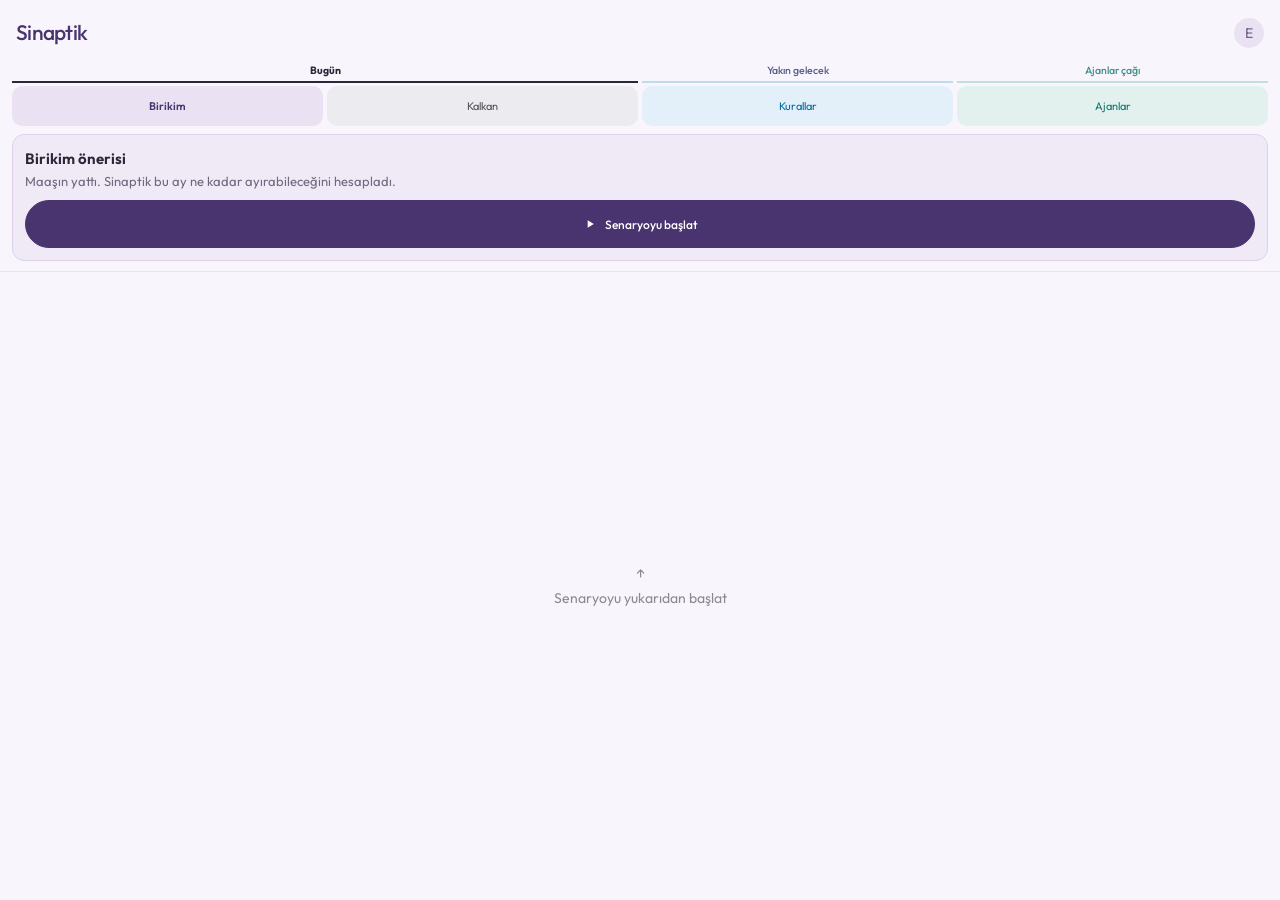
==== index.html @ 9f4cecdc "Sinaptik demo" ====
<!DOCTYPE html>
<html lang="tr">
<head>
<meta charset="utf-8">
<meta name="robots" content="noindex,nofollow,noarchive">
<script>
(function () {
  var q = new URLSearchParams(location.search);
  var keys = ["view", "phone", "kisa", "scenario", "era", "study", "brand"];
  if (!keys.some(function (k) { return q.has(k); })) {
    location.replace("index.html?view=jury&kisa=1&phone=1&brand=independent" + (location.search ? "&" + location.search.slice(1) : "") + "#demo");
  }
})();
</script>
<script>(function(){var q=new URLSearchParams(location.search);if(q.toString()&&q.get("brand")!=="independent"){q.set("brand","independent");location.replace(location.pathname+"?"+q.toString()+location.hash);}})();</script>
<style>#tour-contact { display: none !important; }</style>
<meta name="viewport" content="width=device-width, initial-scale=1">
<title>Sinaptik demo</title>
<link rel="icon" href="data:,">
<meta name="description" content="Sinaptik, ödemelerin ve güvenlik payından sonra birikime ayırabileceğin tutarı gösteren bir finans deneyimi prototipi. Erken erişim listesine katıl.">
<meta name="theme-color" content="#34265C">
<meta http-equiv="Cache-Control" content="no-cache, no-store, must-revalidate">
<meta http-equiv="Pragma" content="no-cache">
<meta http-equiv="Expires" content="0">
<link rel="stylesheet" href="css/style.css?v=20261109-feyz-2">
<link rel="stylesheet" href="css/landing.css?v=20261031-sinaptik-1">
<link rel="stylesheet" href="css/independent-preview.css?v=20261029-fintech-2">
<script>
(function () {
  var q = new URLSearchParams(location.search);
  document.documentElement.dataset.landing = String(!["view", "phone", "kisa", "scenario", "era", "study"].some(function (key) { return q.has(key); }));
  document.documentElement.dataset.independent = String(q.get("brand") === "independent");
})();
</script>
</head>
<body>
<a class="landing-skip landing-only" href="#top">İçeriğe geç</a>

<header class="nav">
  <div class="wrap nav-in">
    <a class="brand" href="#top" aria-label="Sinaptik ana sayfa"><span class="landing-mark" aria-hidden="true">↗</span><span class="brand-name" id="brand-name">Sinaptik</span><span class="brand-tag">Parana biraz daha alan.</span></a>
    <nav class="links" aria-label="Bölümler">
      <a href="#problem">Neler sunuyor?</a>
      <a href="#nasil-calisir">Nasıl çalışır?</a>
      <a href="#demo">Ön gösterim</a>
    </nav>
    <a class="btn primary small landing-nav-cta" href="#erken-erisim" data-landing-cta="nav">Erken erişime katıl</a>
  </div>
</header>

<main id="top" tabindex="-1">
<section class="hero">
  <div class="wrap landing-hero-grid">
    <div>
      <p class="kicker">Bağımsız finans asistanın</p>
      <h1>Hayatına yer aç.<br><em>Birikimine de.</em></h1>
      <p class="lead">Ayın ödemeleri, beklenmedik giderler, yapmak istediklerin… Sinaptik, hepsini birlikte düşünerek birikime ne kadar ayırabileceğini gösteren bağımsız bir finans deneyimi. Son söz her zaman sende.</p>
      <div class="hero-actions">
        <a class="btn white" href="#erken-erisim" data-landing-cta="hero">Erken erişime katıl <span aria-hidden="true">↗</span></a>
        <a class="landing-text-link" href="#demo">Ön gösterimi incele <span aria-hidden="true">↓</span></a>
      </div>
      <p class="landing-hero-note">Erken aşamadayız. Bir sonraki adımı birlikte tasarlayalım.</p>
    </div>
    <div class="landing-hero-video landing-only">
      <video id="landing-brand-video" controls playsinline preload="none" poster="media/sinaptik-animation-2x-poster.jpg" width="1280" height="720" tabindex="0" aria-label="Sinaptik videosu">
        <source src="media/sinaptik-animation-2x.mp4" type="video/mp4">
        Tarayıcın videoyu oynatamıyor. <a href="media/sinaptik-animation-2x.mp4">Videoyu aç.</a>
      </video>
    </div>
  </div>
</section>

<section id="problem" class="section">
  <div class="wrap">
    <p class="eyebrow">Günlük para kararlarında yanında</p>
    <h2>Paran için daha az hesap.<br>Hayatın için daha çok alan.</h2>
    <p class="intro">Sinaptik’i, paranın günlük hayatına ayak uydurması için tasarlıyoruz.</p>
    <div class="landing-features">
      <article><span class="landing-feature-number">01 / BİRİKİM</span><h3>Ayırabileceğin tutarı gör.</h3><p>Ödemelerini ve güvenlik payını hesaba katan önerinin nedenini incele. Sana uygun değilse tutarı değiştir.</p></article>
      <article><span class="landing-feature-number">02 / DEĞİŞEN KOŞULLAR</span><h3>Planın hayatına uysun.</h3><p>Kart ekstren veya beklenmedik bir gider geldiğinde, birikime ayırabileceğin tutarın nasıl değiştiğini gör.</p></article>
      <article><span class="landing-feature-number">03 / KONTROL</span><h3>Son kararı sen ver.</h3><p>Öneriyi kabul et, düzenle ya da ertele. Prototipte bir para hareketi için tutarı ve yönünü görerek iki adımda onay ver.</p></article>
      <article><span class="landing-feature-number">04 / İŞLEM ANI</span><h3>Göndermeden önce durup bak.</h3><p>Kurgusal şüpheli transfer örneğinde hangi işaretlerin dikkat gerektirdiğini ve destek adımını incele.</p></article>
    </div>
  </div>
</section>

<section id="nasil-calisir" class="section alt landing-only">
  <div class="wrap">
    <p class="eyebrow">Nasıl çalışır?</p>
    <h2>Öneriden karara, üç kısa adım.</h2>
    <ol class="landing-steps">
      <li><span>1</span><h3>Önerini gör.</h3><p>Ödemelerinden ve güvenlik payından sonra ne kadar ayırabileceğini incele.</p></li>
      <li><span>2</span><h3>Kendine göre düzenle.</h3><p>Neden bu tutarın önerildiğini aç. İstersen tutarı değiştir ya da şimdilik ayırma.</p></li>
      <li><span>3</span><h3>Onayla, sonucunu gör.</h3><p>İşlemi kontrol ederek onayla. Koşullar değişirse güncellenen öneriye yeniden karar ver.</p></li>
    </ol>
    <div class="landing-section-cta"><a class="btn primary" href="#erken-erisim" data-landing-cta="features">Erken erişime katıl <span aria-hidden="true">↗</span></a><span>İlk prototip testleri için iletişimde kalalım.</span></div>
  </div>
</section>

<!-- 3. Demo -->
<section id="demo" class="section alt">
  <div class="wrap">
    <p class="eyebrow">Ürün ön gösterimi</p>
    <h2>Beş sahne.<br>Kontrolün sende olduğu bir gelecek.</h2>
    <p class="intro">Birikimden değişen ödemelere, şüpheli bir işlemden kendi koyduğun kurallara. Kısa, etkileşimli deneyimi incele.</p>
    <p class="landing-preview-note landing-only">Bu bir geliştirme prototipidir. Veriler ve işlemler kurgusaldır. Gerçek hesabına, banka sistemlerine veya bir yapay zekâ modeline bağlı değildir.</p>

    <div class="landing-showcase landing-only">
      <div class="landing-demo-copy">
        <span class="landing-demo-tag">SİNAPTİK / ETKİLEŞİMLİ ÖN GÖSTERİM</span>
        <h3>Sen seç.<br>Sinaptik’in yaklaşımını gör.</h3>
        <p>Üstteki dört sahneden birini seç. Her örneği hazır olduğunda kendin başlat.</p>
        <div class="landing-demo-points"><p><span>01—02</span>Birikim, ekstre ve işlem anı</p><p><span>03—04</span>Kurallar ve ajanlar · gelecek vizyonu</p></div>
        <p class="landing-demo-disclaimer">Kurgusal hesaplar ve işlemler. Gerçek banka bağlantısı veya para hareketi yok.</p>
        <a class="btn primary" href="#erken-erisim" data-landing-cta="demo">Erken erişime katıl <span aria-hidden="true">↗</span></a>
      </div>
      <div class="landing-device"><div class="landing-device-top"><span>Sinaptik</span><span>Kurgusal demo <i aria-hidden="true"></i></span></div><iframe id="landing-short-preview" title="Sinaptik kısa ürün demosu: Birikim, Kalkan, Kurallar ve Ajanlar" data-preview-src="juri-canli-kisa.html?brand=independent" loading="lazy"></iframe></div>
    </div>
    <div class="demo-grid legacy-prototype">
      <div class="phone-col">
        <div class="phone" id="phone" aria-label="Telefon demosu">
          <div class="statusbar"><span>9:00</span><span class="notch"></span><span>%87</span></div>
          <div class="screen" id="screen"></div>
          <div id="tabbar"></div>
        </div>
        <button type="button" class="btn line-dark small" id="reset-demo">Demoyu baştan başlat</button>
      </div>
      <aside class="trace" id="trace" aria-label="Demo hikâyesi ve isteğe bağlı ayrıntılar"></aside>
    </div>
  </div>
</section>

<section id="akbank" class="section">
  <div class="wrap landing-faq-layout">
    <div><p class="eyebrow">Merak ettiklerin</p><h2>Denemeden önce.</h2><p class="intro">Sinaptik’i kullanıcılarla birlikte geliştiriyoruz.</p></div>
    <div class="landing-faq">
      <details><summary>Sinaptik kimler için?</summary><p>Düzenli geliri olmasına rağmen ödemelerden sonra ne kadar birikim yapabileceğini kestirmekte zorlanan ve para kararlarında kontrolü korumak isteyen kişiler için tasarlanıyor.</p></details>
      <details><summary>Şu anda gerçek hesabımla kullanabilir miyim?</summary><p>Henüz hayır. Burada yalnız kurgusal verilerle çalışan bir prototip var. Gerçek banka bağlantısı, gerçek para hareketi ve canlı yapay zekâ entegrasyonu bulunmuyor.</p></details>
      <details><summary>Erken erişime katılınca ne olacak?</summary><p>E-posta adresini erken erişim listesine bırakacaksın. Prototipi denemen ve geri bildirim vermen için seninle iletişime geçeceğiz. Bu kayıt bir banka hesabı veya yatırım hesabı açmaz.</p></details>
      <details><summary>Sinaptik bir banka mı?</summary><p>Sinaptik, bağımsız bir fintech girişimi olarak tasarlanan bir finans asistanı projesidir. Şu anda geliştirme aşamasındayız. Buradaki demo hesap açmaz, para tutmaz ve gerçek işlem yapmaz.</p></details>
      <details><summary>Buradaki hangi deneyimler geliştirme aşamasında?</summary><p>Birikim, ekstre ve şüpheli işlem akışları kurgusal işlem simülasyonlarıdır. Kurallara göre otomasyon ve diğer ajanlarla çalışma ekranları gelecek deneyim önerileridir. Kullanıma açılmış hizmetler olarak sunulmaz.</p></details>
    </div>
  </div>
</section>

<section id="olcum" class="landing-research">
  <div class="wrap"><p><b>Dinleyerek geliştiriyoruz.</b> Sinaptik’in problem keşfi 16 kullanıcı görüşmesine dayanıyor. Prototip kullanıcı geri bildirimleriyle geliştiriliyor. Bu çalışmalar, pazar talebinin veya finansal faydanın doğrulandığı anlamına gelmiyor.</p></div>
</section>

<section id="erken-erisim" class="section landing-only landing-signup">
  <div class="wrap landing-signup-grid">
    <div><p class="eyebrow">Bir sonraki adımı birlikte atalım</p><h2>Sinaptik’i ilk deneyenlerden ol.</h2><p class="intro">Erken erişim listesine katıl. Prototipi denemen ve deneyimini bizimle paylaşman için sana e-posta ile ulaşalım.</p><p class="landing-signup-note">Tek ihtiyacımız e-posta adresin.</p></div>
    <form id="early-access-form" class="landing-form" method="post" action="/api/early-access" aria-describedby="early-access-privacy">
      <label for="early-access-email">E-posta adresin</label>
      <input id="early-access-email" type="email" name="email" autocomplete="email" inputmode="email" maxlength="254" placeholder="ornek@eposta.com" required>
      <label class="landing-consent"><input type="checkbox" name="consent" required><span>Erken erişim ve prototip testine davet edilmek için e-posta ile iletişim kurulmasını kabul ediyorum.</span></label>
      <button type="submit" class="btn primary" id="early-access-submit">Erken erişime katıl <span aria-hidden="true">↗</span></button>
      <p id="early-access-privacy">E-posta adresini yalnız erken erişim daveti ve prototip testi iletişimi için kullanacağız. Banka veya hesap bilgisi istemiyoruz.</p>
      <p id="early-access-status" role="status" aria-live="polite" tabindex="-1"></p>
      <noscript><p>Bu formu göndermek için JavaScript’i etkinleştirmen gerekiyor.</p></noscript>
    </form>
  </div>
</section>

</main>

<footer class="footer">
  <div class="wrap">
    <div class="landing-footer-brand"><span class="landing-mark" aria-hidden="true">↗</span><b>Sinaptik</b><span>Birikim, artan paraya kalmasın.</span></div>
    <p>© 2026 Sinaptik · Bağımsız fintech projesi. Geliştirme aşamasındadır. Ön gösterimdeki tüm hesaplar ve işlemler kurgusaldır.</p>
  </div>
</footer>

<script src="js/data.js?v=20261031-sinaptik-1"></script>
<script src="js/presentation.js?v=20261109-feyz-2"></script>
<script src="js/telemetry.js?v=20261014-study-1"></script>
<script src="js/agent.js?v=20261109-feyz-2"></script>
<script src="js/independent-brand.js?v=20261031-sinaptik-1"></script>
<script src="js/phone.js?v=20261109-feyz-2"></script>
<script src="js/page.js?v=6"></script>
<script src="js/selftest.js?v=5"></script>
<script src="js/landing.js?v=20261031-sinaptik-1"></script>
</body>
</html>
---- css/style.css ----
/* ===== Yazı tipi: yerel, dış sunucu yok. Aday: Outfit. Değiştirmek için --font değişkenini ve @font-face adını güncelle. ===== */
@font-face {
  font-family: "Outfit";
  src: url("../fonts/outfit-latin-ext.woff2") format("woff2");
  font-weight: 100 900; font-display: swap;
  unicode-range: U+0100-02BA, U+02BD-02C5, U+02C7-02CC, U+02CE-02D7, U+02DD-02FF, U+0304, U+0308, U+0329, U+1D00-1DBF, U+1E00-1E9F, U+1EF2-1EFF, U+2020, U+20A0-20AB, U+20AD-20C0, U+2113, U+2C60-2C7F, U+A720-A7FF;
}
@font-face {
  font-family: "Outfit";
  src: url("../fonts/outfit-latin.woff2") format("woff2");
  font-weight: 100 900; font-display: swap;
  unicode-range: U+0000-00FF, U+0131, U+0152-0153, U+02BB-02BC, U+02C6, U+02DA, U+02DC, U+0304, U+0308, U+0329, U+2000-206F, U+20AC, U+2122, U+2191, U+2193, U+2212, U+2215, U+FEFF, U+FFFD;
}

:root {
  --font: "Outfit", -apple-system, "Segoe UI", Roboto, Helvetica, Arial, sans-serif;
  --red: #DC0105;
  --red-dark: #B80004;
  --ink: #1D1D1F;
  --ink2: #6E6E73;
  --bg: #FFFFFF;
  --bg2: #F5F5F7;
  --line: #E5E5EA;
  --warn: #B54708; /* 18 Ekim: uyarılar Akbank kırmızısından ayrışsın */
  --warn-line: #F79009;
  --warn-bg: #FFFAEB;
  --warn-border: #FEDF89;
  --green: #137333; /* WCAG AA: beyazda 5,95:1, #f6f6f8 üzerinde 5,52:1 */
  --radius: 14px;
}

* { box-sizing: border-box; }
html { scroll-behavior: smooth; scroll-padding-top: 76px; }
body { margin: 0; font-family: var(--font); font-size: 16px; line-height: 1.55; color: var(--ink); background: var(--bg); -webkit-font-smoothing: antialiased; }
h1, h2, h3, p, ul, ol, dl, dd { margin: 0; }
.wrap { width: min(1120px, 92vw); margin: 0 auto; }
button { font-family: inherit; }

/* ===== Üst çubuk ===== */
.nav { position: sticky; top: 0; z-index: 20; background: rgba(255,255,255,.94); backdrop-filter: blur(8px); border-bottom: 1px solid var(--line); }
.nav-in { display: flex; align-items: center; justify-content: space-between; height: 64px; }
.brand { display: flex; align-items: center; gap: 12px; text-decoration: none; color: var(--ink); }
.brand-name { font-size: 24px; font-weight: 600; letter-spacing: -.01em; color: var(--red); }
.brand-tag { font-size: 12px; font-weight: 500; color: var(--ink2); border-left: 1px solid var(--line); padding-left: 12px; }
.links { display: flex; gap: 24px; }
.links a { color: var(--ink2); text-decoration: none; font-size: 15px; }
.links a:hover { color: var(--red); }

/* ===== Açılış ===== */
.hero { background: radial-gradient(circle at 85% 20%, rgba(255,255,255,.14), transparent 45%), linear-gradient(135deg, var(--red) 0%, var(--red-dark) 100%); color: #fff; padding: 96px 0 104px; }
.kicker { font-size: 14px; font-weight: 500; letter-spacing: .1em; text-transform: uppercase; opacity: .9; margin-bottom: 20px; }
.hero h1 { font-size: clamp(36px, 5.6vw, 64px); line-height: 1.12; font-weight: 300; letter-spacing: -.02em; max-width: 14em; }
.lead { font-size: clamp(18px, 2vw, 22px); font-weight: 300; line-height: 1.5; max-width: 34em; margin-top: 24px; opacity: .96; }
.hero-actions { display: flex; gap: 14px; margin-top: 36px; flex-wrap: wrap; }

/* ===== Butonlar ===== */
.btn { display: inline-flex; align-items: center; justify-content: center; min-height: 44px; padding: 0 22px; border-radius: 999px; border: 1.5px solid transparent; font-size: 16px; font-weight: 500; cursor: pointer; text-decoration: none; transition: background .15s, color .15s, border-color .15s; }
.btn.white { background: #fff; color: var(--red); }
.btn.white:hover { background: #f3f3f3; }
.btn.line { border-color: rgba(255,255,255,.7); color: #fff; background: transparent; }
.btn.line:hover { background: rgba(255,255,255,.12); }
.btn.line-dark { border-color: var(--line); color: var(--ink); background: #fff; }
.btn.line-dark:hover { border-color: var(--ink2); }
.btn.small { min-height: 40px; font-size: 14px; }
.btn.primary { background: var(--red); color: #fff; }
.btn.primary:hover { background: var(--red-dark); }
.btn.outline { background: #fff; border-color: var(--red); color: var(--red); }
.btn.outline:hover { background: #fff5f5; }
.btn.ghost { background: transparent; color: var(--ink2); }
.btn.ghost:hover { color: var(--ink); background: var(--bg2); }
.btn:focus-visible, .link:focus-visible, .tab:focus-visible, .links a:focus-visible { outline: 3px solid #1a73e8; outline-offset: 2px; }

/* ===== Bölümler ===== */
.section { padding: 88px 0; }
.section.alt { background: var(--bg2); }
.eyebrow { font-size: 13px; font-weight: 600; letter-spacing: .1em; text-transform: uppercase; color: var(--red); margin-bottom: 12px; }
h2 { font-size: clamp(28px, 3.6vw, 40px); line-height: 1.2; font-weight: 300; letter-spacing: -.015em; max-width: 22em; }
.intro { font-size: 18px; color: var(--ink2); margin-top: 16px; max-width: 42em; }
.intro b { color: var(--ink); font-weight: 600; }
.foot { margin-top: 32px; font-size: 14px; color: var(--ink2); }

/* ===== Problem kartları ===== */
.cards4 { display: grid; grid-template-columns: repeat(4, 1fr); gap: 16px; margin-top: 40px; }
.pcard { background: #fff; border: 1px solid var(--line); border-radius: var(--radius); padding: 24px; display: flex; flex-direction: column; gap: 14px; }
.pcard h3 { font-size: 20px; font-weight: 600; }
.pcard p { color: var(--ink2); font-size: 15px; }
.stats, .evlist { list-style: none; padding: 0; display: flex; flex-direction: column; gap: 14px; margin-top: auto; }
.st-top, .ev-top { display: flex; justify-content: space-between; gap: 12px; font-size: 14px; line-height: 1.35; }
.st-top b, .ev-top b { white-space: nowrap; font-variant-numeric: tabular-nums; color: var(--red); }
.st-top small { font-weight: 400; color: var(--ink2); }
.bar { height: 6px; background: var(--bg2); border-radius: 999px; overflow: hidden; margin-top: 7px; }
.bar i { display: block; height: 100%; background: var(--red); border-radius: 999px; }

/* ===== Demo ===== */
.demo-grid { display: grid; grid-template-columns: minmax(0, 400px) minmax(0, 1fr); gap: 56px; align-items: start; margin-top: 44px; }
.phone-col { display: flex; flex-direction: column; align-items: center; gap: 18px; position: sticky; top: 88px; }
.phone { width: 380px; height: 780px; background: #fff; border-radius: 48px; border: 12px solid #1d1d1f; box-shadow: 0 30px 60px rgba(0,0,0,.18); display: flex; flex-direction: column; overflow: hidden; }
.statusbar { display: flex; justify-content: space-between; align-items: center; padding: 12px 24px 6px; font-size: 14px; font-weight: 600; background: #f7f7f9; }
.notch { width: 120px; height: 30px; background: #1d1d1f; border-radius: 0 0 16px 16px; margin-top: -12px; }
.screen { flex: 1; overflow-y: auto; background: #f7f7f9; padding: 0 0 20px; display: flex; flex-direction: column; }
.tabbar { display: flex; border-top: 1px solid var(--line); background: #fff; padding-bottom: 24px; }
.tab { flex: 1; min-height: 54px; background: none; border: 0; display: flex; flex-direction: column; align-items: center; justify-content: center; gap: 4px; font-size: 11px; color: var(--ink2); cursor: pointer; }
.tab svg { width: 24px; height: 24px; stroke-width: 1.5; }
.tab.on { color: var(--red); font-weight: 600; }
.tab.on svg { fill: currentColor; stroke: none; }

/* Ekran içi */
.top-nav { display: flex; align-items: center; justify-content: space-between; padding: 16px 20px; }
.top-nav h2 { font-size: 18px; font-weight: 600; color: var(--ink); margin: 0; }
.avatar { width: 32px; height: 32px; border-radius: 50%; background: #ddd; }

.screen-in { padding: 0 16px; display: flex; flex-direction: column; gap: 16px; }

.card { background: #fff; border-radius: 20px; padding: 20px; box-shadow: 0 4px 12px rgba(0,0,0,.03); }
.card.offer { padding: 0; overflow: hidden; }
.asistan-header { background: var(--red); color: #fff; padding: 16px 20px 12px; }
.asistan-header h3 { font-size: 17px; font-weight: 600; margin: 0; display: flex; justify-content: space-between; }
.asistan-header p { font-size: 13px; opacity: 0.92; margin-top: 2px; }
.asistan-body { background: linear-gradient(180deg, #ffeaea 0%, #fff 40%); padding: 16px; position: relative; }

/* ===== Asistan Carousel Track & Slides ===== */
.carousel-viewport {
  overflow: hidden;
  position: relative;
  width: 100%;
  border-radius: 12px;
  touch-action: pan-y;
  cursor: grab;
  user-select: none;
}
.carousel-viewport:active {
  cursor: grabbing;
}

.carousel-track {
  display: flex;
  width: 100%;
  transition: transform 0.32s cubic-bezier(0.25, 1, 0.5, 1);
  will-change: transform;
}

.carousel-slide {
  flex: 0 0 100%;
  width: 100%;
  box-sizing: border-box;
  padding: 2px;
}

/* 4-segment Story Progress Indicators */
.carousel-indicators {
  display: flex;
  gap: 6px;
  padding-top: 10px;
}

.indicator-bar {
  flex: 1;
  height: 4px;
  background: rgba(255, 255, 255, 0.35);
  border: 0;
  border-radius: 2px;
  cursor: pointer;
  padding: 0;
  transition: background 0.25s ease, transform 0.2s ease;
}

.indicator-bar:hover {
  background: rgba(255, 255, 255, 0.65);
}

.indicator-bar.active {
  background: #ffffff;
  transform: scaleY(1.25);
}

.indicator-bar.resolved {
  background: rgba(255, 255, 255, 0.85);
}

/* Floating Non-Blocking Undo Toast */
.undo-toast, .action-toast {
  position: absolute;
  bottom: 12px;
  left: 16px;
  right: 16px;
  background: #1d1d1f;
  color: #ffffff;
  padding: 10px 16px;
  border-radius: 999px;
  display: flex;
  align-items: center;
  justify-content: space-between;
  font-size: 13px;
  font-weight: 500;
  box-shadow: 0 4px 16px rgba(0, 0, 0, 0.28);
  z-index: 30;
  animation: toastSlideUp 0.25s cubic-bezier(0.16, 1, 0.3, 1);
}

@keyframes toastSlideUp {
  0% { transform: translate3d(0, 20px, 0); opacity: 0; }
  100% { transform: translate3d(0, 0, 0); opacity: 1; }
}

.undo-toast-btn, .btn-undo-toast {
  background: transparent;
  border: 0;
  color: #ff5252;
  font-weight: 600;
  text-decoration: underline;
  cursor: pointer;
  padding: 4px 8px;
  font-size: 13px;
}

.undo-toast-btn:hover, .btn-undo-toast:hover {
  color: #ff7b7b;
}

/* Card Status Badges */
.card-status-badge {
  display: inline-flex;
  align-items: center;
  gap: 4px;
  padding: 3px 8px;
  border-radius: 999px;
  font-size: 11px;
  font-weight: 600;
  margin-bottom: 8px;
}

.card-status-badge.accepted {
  background: #e6f4ea;
  color: var(--green);
}

.card-status-badge.skipped {
  background: #f1f3f4;
  color: var(--ink2);
}

.trust-badge {
  font-size: 12px;
  color: var(--ink2);
  display: inline-flex;
  align-items: center;
  gap: 4px;
}

.sg-box { background: #fff; border-radius: 12px; padding: 16px; box-shadow: 0 2px 8px rgba(0,0,0,.04); }
.amount { font-size: 32px; font-weight: 600; letter-spacing: -.02em; color: var(--ink); margin: 8px 0; }
.note { font-size: 13px; color: var(--ink2); margin-top: 12px; }
.actions { display: flex; flex-direction: column; gap: 8px; margin-top: 20px; }
.btn { border-radius: 9999px; }
.btn.pill { width: 100%; min-height: 48px; }

.why { background: var(--bg2); padding: 16px; border-radius: 12px; margin: 16px 0; font-size: 14px; }
.rows { margin: 0; display: flex; flex-direction: column; gap: 8px; }
.rows div { display: flex; justify-content: space-between; }
.rows dt { color: var(--ink2); }
.rows .total { border-top: 1px solid var(--line); padding-top: 8px; font-weight: 600; margin-top: 4px; }
.rows .total dt { color: var(--ink); }

.balance-card { background: #fff; border-radius: 16px; padding: 20px; box-shadow: 0 4px 12px rgba(0,0,0,.03); }
.balance-card .eyebrow { font-size: 13px; color: var(--ink2); margin-bottom: 4px; text-transform: none; letter-spacing: normal; }
.balance-card .amount { font-size: 28px; font-weight: 600; margin: 0; }


.hello { padding: 8px 4px 0; }
.hello .sub { font-size: 22px; font-weight: 500; }
.hello .date { font-size: 14px; color: var(--ink2); }
.card { background: #fff; border-radius: var(--radius); padding: 18px; display: flex; flex-direction: column; gap: 12px; box-shadow: 0 1px 2px rgba(0,0,0,.04); }
.card h3 { font-size: 18px; font-weight: 600; }
.card .eyebrow { margin: 0; font-size: 12px; }
.card.account { border-left: 4px solid var(--red); }
.balance { font-size: 32px; font-weight: 600; letter-spacing: -.01em; font-variant-numeric: tabular-nums; }
.card.offer .amount { font-size: 44px; font-weight: 600; line-height: 1.05; color: var(--red); letter-spacing: -.02em; font-variant-numeric: tabular-nums; }
.card.muted { background: #fafafa; border: 1px dashed var(--line); }
.card.muted p, .note { font-size: 14px; color: var(--ink2); }
.receipt-head { display: flex; gap: 12px; align-items: center; }
.receipt-head svg { width: 34px; height: 34px; flex: none; }
.receipt-head .sub { font-size: 14px; color: var(--ink2); }
.link { align-self: flex-start; background: none; border: 0; padding: 4px 0; font-size: 15px; font-weight: 500; color: var(--red); cursor: pointer; min-height: 32px; }
.link:hover { text-decoration: underline; }
.actions { display: flex; flex-direction: column; gap: 8px; }
.actions .btn { width: 100%; }

.rows { display: flex; flex-direction: column; font-size: 15px; }
.rows > div { display: flex; justify-content: space-between; gap: 12px; padding: 9px 0; border-bottom: 1px solid var(--line); }
.rows > div:last-child { border-bottom: 0; }
.rows dt { color: var(--ink2); }
.rows dd { text-align: right; font-variant-numeric: tabular-nums; }
.rows .total { font-weight: 600; }
.rows .total dt { color: var(--ink); }
.rows .strong { font-weight: 600; font-size: 17px; }
.why { background: var(--bg2); border-radius: 10px; padding: 8px 12px 12px; }

.slider { display: flex; flex-direction: column; gap: 6px; font-size: 14px; color: var(--ink2); }
.slider input { width: 100%; accent-color: var(--red); height: 32px; }
.slider output { font-size: 18px; font-weight: 600; color: var(--ink); }

.list { display: flex; flex-direction: column; }
.li { display: flex; justify-content: space-between; gap: 10px; padding: 10px 0; border-bottom: 1px solid var(--line); font-size: 15px; font-variant-numeric: tabular-nums; }
.li:last-child { border-bottom: 0; }
.li small { display: block; font-size: 12px; color: var(--ink2); }
.li .pos, .pos { color: var(--green); }

/* ===== İzlenebilirlik paneli ===== */
.trace { background: #fff; border: 1px solid var(--line); border-radius: var(--radius); padding: 32px; display: flex; flex-direction: column; gap: 14px; position: sticky; top: 88px; min-height: 360px; }
.trace h3 { font-size: 15px; font-weight: 600; color: var(--ink2); letter-spacing: .02em; margin-top: 8px; }
.trace h3 small { font-weight: 400; }
.trace p { font-size: 20px; line-height: 1.45; font-weight: 300; }
.trace .eyebrow { margin: 0; }
.trace .evlist { margin-top: 4px; }

/* ===== Akbank'a oturma ===== */
.flow { display: grid; grid-template-columns: 1fr auto 1fr auto 1fr auto 1fr; align-items: stretch; gap: 10px; margin-top: 40px; }
.node { background: #fff; border: 1px solid var(--line); border-radius: var(--radius); padding: 20px; display: flex; flex-direction: column; gap: 6px; }
.node b { font-size: 17px; font-weight: 600; }
.node span { font-size: 14px; color: var(--ink2); }
.node.hi { border-color: var(--red); box-shadow: 0 0 0 3px rgba(220,1,5,.08); }
.node.hi b { color: var(--red); }
.arrow { align-self: center; color: var(--ink2); font-size: 24px; }

/* ===== Ölçüm ve pilot ===== */
.metrics { display: grid; grid-template-columns: repeat(3, 1fr); gap: 16px; margin-top: 36px; }
.metrics > div { background: #fff; border: 1px solid var(--line); border-radius: var(--radius); padding: 20px; display: flex; flex-direction: column; gap: 4px; }
.metrics b { font-size: 17px; font-weight: 600; }
.metrics span { font-size: 14px; color: var(--ink2); }
.pilot-title { font-size: 22px; font-weight: 500; margin-top: 48px; }
.pilot { list-style: none; padding: 0; margin: 20px 0 0; display: grid; grid-template-columns: repeat(3, 1fr); gap: 16px; }
.pilot li { background: #fff; border-left: 4px solid var(--red); border-radius: 10px; padding: 18px 20px; display: flex; flex-direction: column; gap: 4px; }
.pilot b { font-size: 17px; font-weight: 600; }
.pilot span { font-size: 14px; color: var(--ink2); }

/* ===== Alt bilgi ve test kutusu ===== */
.footer { padding: 36px 0; border-top: 1px solid var(--line); font-size: 14px; color: var(--ink2); }
.test-box { position: fixed; right: 12px; bottom: 12px; z-index: 50; background: #1d1d1f; color: #fff; font-size: 13px; padding: 10px 14px; border-radius: 12px; display: flex; gap: 10px; align-items: center; }
.test-box button { background: #fff; color: #1d1d1f; border: 0; border-radius: 8px; padding: 6px 10px; cursor: pointer; font-size: 12px; }

/* ===== Duyarlı ===== */
@media (max-width: 1000px) {
  .cards4 { grid-template-columns: repeat(2, 1fr); }
  .demo-grid { grid-template-columns: minmax(0, 1fr); gap: 32px; }
  .phone-col, .trace { position: static; }
  .flow { grid-template-columns: 1fr; }
  .arrow { transform: rotate(90deg); justify-self: center; }
  .metrics, .pilot { grid-template-columns: 1fr; }
  .links { display: none; }
}
@media (max-width: 520px) {
  .cards4 { grid-template-columns: 1fr; }
  .phone { width: 100%; max-width: 380px; height: 720px; }
  .hero { padding: 64px 0 72px; }
  .section { padding: 56px 0; }
  .brand-tag { display: none; }
}
@media (prefers-reduced-motion: reduce) { 
  html { scroll-behavior: auto; } 
  * { transition: none !important; }
  .carousel-track { transition: none !important; }
  .undo-toast, .action-toast { animation: none !important; }
  #approve-plan, .approve-sent, #task-receipt, .fund-confirm { animation: none !important; }
}

/* Ajan v1. Görünüm kökleri kalıcıdır; form odağı motor güncellemelerinde korunur. */
[hidden] { display: none !important; }
.sr-only { position: absolute; width: 1px; height: 1px; padding: 0; margin: -1px; overflow: hidden; clip-path: inset(50%); white-space: nowrap; }
input, select { font: inherit; }
button:disabled { opacity: .55; cursor: default; }
button:focus-visible, input:focus-visible, select:focus-visible, a:focus-visible { outline: 3px solid #1a73e8; outline-offset: 2px; }
.agent-avatar { width: 30px; height: 30px; border-radius: 50%; background: #e9e9ed; text-align: center; line-height: 30px; font-size: 14px; }
.agent-icon { min-width: 44px; min-height: 44px; border: 0; background: transparent; border-radius: 50%; font-size: 22px; cursor: pointer; color: var(--ink); }
.agent-indicators { display: flex; gap: 6px; height: 44px; }
.agent-indicator { border: 0; flex: 1; min-width: 44px; min-height: 44px; padding: 18px 0; background: transparent; cursor: pointer; }
.agent-indicator span { display: block; height: 4px; background: rgba(255,255,255,.42); border-radius: 6px; }
.agent-indicator.on span { background: #fff; height: 5px; }
.agent-carousel-nav { display: flex; justify-content: space-between; align-items: center; font-size: 13px; color: var(--ink2); margin-top: 4px; }
.agent-task-card { display: flex; flex-direction: column; gap: 10px; min-height: 292px; padding: 16px; }
.agent-task-card h3 { font-size: 19px; line-height: 1.25; }
.card.offer .agent-task-card .amount { font-size: 32px; margin: 0; line-height: 1.2; }
.agent-card-note { font-size: 13px; line-height: 1.4; min-height: 55px; overflow-wrap: anywhere; }
.agent-task-card .btn { margin-top: auto; font-size: 14px; }
.agent-status { display: inline-flex; border-radius: 7px; padding: 4px 8px; background: #eceef1; color: #454951; font-size: 12px; font-weight: 600; }
.agent-status.awaiting { color: #9b2708; background: #fff0e5; }
.agent-status.succeeded { color: #14632c; background: #e6f4ea; }
.agent-status.running { color: #135da4; background: #e9f1ff; }
.agent-status.unknown, .agent-status.failed, .agent-status.blocked { color: #a32024; background: #fff0f0; }
.agent-simulation { font-size: 11px; text-align: center; color: var(--ink2); padding-bottom: 4px; }
.agent-muted { font-size: 13px; color: #5e626b; line-height: 1.5; }
.agent-detail-head { display: grid; gap: 8px; font-size: 13px; }
.agent-tabs { display: flex; padding: 4px; background: #e9e9ed; border-radius: 12px; gap: 4px; }
.agent-tabs button { flex: 1; min-height: 44px; border: 0; background: transparent; border-radius: 9px; cursor: pointer; font-size: 14px; }
.agent-tabs button[aria-selected="true"] { background: #fff; color: var(--red); box-shadow: 0 1px 4px #0001; font-weight: 600; }
[role="tabpanel"] { display: flex; flex-direction: column; gap: 14px; }
.agent-box { background: #fff; border: 1px solid var(--line); border-radius: 12px; padding: 16px; display: flex; flex-direction: column; gap: 10px; }
.agent-box h3 { font-size: 16px; font-weight: 600; }
.agent-box p, .agent-box a { font-size: 13px; }
.agent-box a { color: var(--red-dark); }
.agent-box .rows { font-size: 13px; }
.agent-box .rows dt { max-width: 65%; }
.agent-box .rows dd { white-space: nowrap; }
.agent-form { display: flex; flex-direction: column; gap: 10px; }
.agent-form label { font-size: 13px; font-weight: 500; }
.agent-form input:not([type="checkbox"]), .agent-demo-controls select { width: 100%; border: 1px solid #c7c9ce; border-radius: 10px; min-height: 44px; padding: 10px 12px; background: #fff; color: var(--ink); }
.agent-form .btn { font-size: 13px; padding-inline: 12px; }
.agent-checkbox { display: flex; gap: 10px; align-items: flex-start; padding: 12px; border: 1px solid var(--line); background: #fff; border-radius: 10px; }
.agent-checkbox input { width: 20px; height: 20px; flex-shrink: 0; margin: 3px 0; accent-color: var(--red); }
.agent-plan-amount { font-size: 24px !important; color: var(--red); font-weight: 600; }
.agent-receipt { padding: 14px; border: 1px solid #b8ddc3; background: #edf8f0; border-radius: 12px; font-size: 13px; overflow-wrap: anywhere; }
.agent-legal { font-size: 12px; color: #5e626b; border-top: 1px solid var(--line); padding-top: 12px; }
.agent-legal p { margin-top: 8px; }
.agent-message { font-size: 13px; margin: 12px 16px 0; padding: 10px 12px; border: 1px solid var(--line); border-radius: 10px; background: #fff; }
.agent-tab-icon { font-size: 22px; line-height: 24px; }
.agent-timeline { list-style: none; margin: 12px 0 0; padding: 0 0 0 10px; }
.agent-timeline li { padding: 0 0 18px 16px; border-left: 2px solid #dddfe4; position: relative; font-size: 13px; overflow-wrap: anywhere; }
.agent-timeline li::before { content: ""; position: absolute; width: 8px; height: 8px; background: var(--red); border-radius: 50%; left: -5px; top: 7px; }
.agent-timeline p { font-size: 12px; margin-top: 4px; color: #5e626b; }
.agent-log-meta { color: #6e6e73; font-size: 11px; margin-bottom: 3px; }
.agent-ledger-row { display: grid; grid-template-columns: 1fr auto; gap: 6px; padding: 12px 0; border-bottom: 1px solid var(--line); font-size: 13px; }
.agent-ledger-row small { grid-column: 1 / -1; color: var(--ink2); overflow-wrap: anywhere; }
.agent-ledger-row span.is-credit { color: var(--green); font-weight: 600; }
.agent-ledger-row span.is-debit { color: var(--ink); font-weight: 600; }
.agent-ledger-row span.is-attention { color: var(--red); }
.ledger-attention { grid-column: 1 / -1; margin: 2px 0 0; font-size: 11px; font-weight: 600; color: var(--red-dark); }

/* ===== Hesap Hareketleri Akordiyon ve Semantik Arama ===== */
.ledger-search-box { margin: 12px 0 14px; position: relative; }
.ledger-search-bar { display: flex; align-items: center; border: 1px solid var(--line); border-radius: 12px; background: #fff; padding: 0 12px; transition: border-color .15s, box-shadow .15s; }
.ledger-search-bar:focus-within { border-color: var(--red); box-shadow: 0 0 0 3px rgba(220,1,5,.12); }
.ledger-search-icon { color: var(--ink2); font-size: 16px; margin-right: 8px; flex-shrink: 0; line-height: 1; }
.ledger-search-input { flex: 1; border: none; outline: none; background: transparent; font-size: 13px; color: var(--ink); min-height: 40px; padding: 8px 0; font-family: inherit; }
.ledger-search-input::placeholder { color: #8e8e93; }
.ledger-search-clear { background: transparent; border: none; color: var(--ink2); font-size: 18px; line-height: 1; cursor: pointer; padding: 4px; min-width: 36px; min-height: 36px; border-radius: 50%; display: flex; align-items: center; justify-content: center; }
.ledger-search-clear:hover { color: var(--ink); }

.ledger-day-group { border-bottom: 1px solid var(--line); }
.ledger-day-group:last-child { border-bottom: none; }
.ledger-day-heading { margin: 0; padding: 0; font-size: inherit; font-weight: normal; }
.ledger-day-header { width: 100%; display: flex; align-items: center; justify-content: space-between; gap: 10px; padding: 12px 4px; background: transparent; border: none; text-align: left; cursor: pointer; font-family: inherit; border-radius: 8px; transition: background .12s; min-height: 44px; }
.ledger-day-header:hover { background: rgba(0,0,0,.025); }
.ledger-day-header:focus-visible { outline: 2px solid var(--red); outline-offset: 2px; }
.ledger-day-info { display: flex; flex-direction: column; gap: 2px; }
.ledger-day-title { font-size: 13px; font-weight: 600; color: var(--ink); }
.ledger-day-count { font-size: 11px; color: var(--ink2); }
.ledger-day-meta { display: flex; align-items: center; gap: 8px; }
.ledger-day-total { font-size: 13px; font-weight: 500; color: var(--ink); white-space: nowrap; font-variant-numeric: tabular-nums; }
.ledger-day-total.is-credit { color: var(--green); font-weight: 600; }
.ledger-day-total.is-debit { color: var(--ink); font-weight: 600; }
.ledger-day-total.is-attention { color: var(--red); }
.ledger-day-chevron { display: inline-block; font-size: 11px; color: var(--ink2); transition: transform .2s ease, color .2s ease; transform: rotate(0deg); }
.ledger-day-header[aria-expanded="true"] .ledger-day-chevron { transform: rotate(180deg); color: var(--red); }

.ledger-day-body { padding: 0 4px 8px; }
.ledger-day-body .agent-ledger-row { padding: 10px 0; border-bottom: 1px solid rgba(0,0,0,.04); }
.ledger-day-body .agent-ledger-row:last-child { border-bottom: none; }

.ledger-empty-state { padding: 28px 16px; text-align: center; display: flex; flex-direction: column; align-items: center; gap: 8px; background: #fafafa; border-radius: 12px; margin: 8px 0; }
.ledger-empty-title { font-size: 14px; font-weight: 600; color: var(--ink); }
.trace { padding: 24px; gap: 24px; position: static; }
.trace .agent-demo-controls { display: flex; flex-direction: column; gap: 12px; }
.trace h3 { color: var(--ink); font-size: 22px; margin-top: 0; font-weight: 500; }
.trace .agent-muted { font-size: 13px; font-weight: 400; }
.trace label { font-size: 13px; font-weight: 500; }
.agent-preset-row { display: flex; align-items: center; gap: 8px; }
.agent-preset-row select { flex: 1; min-width: 0; }
.agent-preset-row .btn { white-space: nowrap; padding-inline: 12px; }
.agent-event-buttons { display: grid; grid-template-columns: 1fr 1fr; gap: 8px; }
.agent-event-buttons .btn { padding: 8px 10px; font-size: 12px; text-align: center; min-height: 44px; }
.trace .rows { font-size: 14px; }
.agent-research { border-top: 1px solid var(--line); padding-top: 24px; display: flex; flex-direction: column; gap: 12px; }
.trace .agent-research .eyebrow { font-size: 11px; }
.trace .agent-research p { font-size: 15px; font-weight: 400; }
.trace .agent-research .agent-muted { font-size: 12px; }
.trace .ev-top { font-size: 13px; }
.asistan-body { padding: 12px; }
.card.offer { gap: 0; }
.asistan-header { padding-bottom: 0; }
.balance-card { padding: 14px 18px; }
.balance-card .agent-muted { font-size: 11px; margin-top: 4px; }
.top-nav h2 { font-size: 16px; }
.top-nav { padding: 10px 16px; }
#home-view { gap: 10px; }
#home-view .hello { padding-top: 0; }
#home-view .hello .sub { font-size: 17px; }
#home-view .hello .date { font-size: 11px; }
#home-view .balance-card { padding: 10px 14px; }
#home-view .balance-card .amount { font-size: 24px; }
#home-view .balance-card .eyebrow { font-size: 12px; margin: 0; }
.agent-task-card { min-height: 250px; padding: 12px; gap: 6px; }
.agent-task-card .eyebrow { font-size: 11px; }
.agent-indicators { height: 44px; }
.agent-indicator { min-height: 44px; padding: 18px 0; }
.asistan-header { padding: 12px 16px 0; }
.asistan-body { padding: 10px; }
.phone-col, .trace { min-width: 0; }
.agent-research { overflow-wrap: anywhere; }
@media (max-width: 520px) {
  .trace { padding: 20px; }
  .phone { border-width: 9px; }
  .agent-task-card { min-height: 250px; }
  #home-view .hello { display: none; }
}
@media (prefers-reduced-motion: reduce) {
  *, *::before, *::after { animation: none !important; transition: none !important; scroll-behavior: auto !important; }
}

/* Öneri önce gelir; hesap, ayarlar ve demo araçları kullanıcı açınca görünür. */
.carousel-track { align-items: flex-start; }
.carousel-viewport input, .nudge-why { user-select: text; }
.automatic-payments-list { list-style: none; padding: 0; background: #fff; border: 1px solid var(--line); border-radius: 12px; overflow: hidden; }
.automatic-payment-row { padding: 14px; border-bottom: 1px solid var(--line); }
.automatic-payment-row:last-child { border-bottom: 0; }
.payment-heading { display: flex; justify-content: space-between; align-items: baseline; gap: 10px; font-size: 14px; }
.payment-heading span { white-space: nowrap; font-variant-numeric: tabular-nums; font-weight: 600; }
.automatic-payment-row p { margin-top: 4px; font-size: 12px; color: #5e626b; }
.automatic-payment-row .payment-change { color: var(--red-dark); }
.automatic-payment-row .payment-pending { font-size: 11px; }
.price-increase-notice { padding: 14px; border: 1px solid #efcacb; border-radius: 12px; background: #fff5f5; font-size: 13px; }
.price-increase-notice p { margin-top: 4px; }
.agent-task-card { min-height: 292px; gap: 8px; }
.agent-task-card .eyebrow { margin-bottom: 0; letter-spacing: .06em; }
.agent-task-card h3 { font-size: 18px; font-weight: 500; }
.agent-card-note { min-height: 0; color: #51555e; line-height: 1.5; }
.agent-task-card .btn { margin-top: 6px; }
.nudge-links { display: flex; justify-content: space-between; gap: 8px; }
.nudge-link { border: 0; background: transparent; color: var(--red-dark); font-size: 13px; font-weight: 500; padding: 8px 0; min-height: 44px; cursor: pointer; text-align: left; }
.nudge-link.muted { color: #5e626b; }
.home-settings { align-self: center; min-height: 36px; font-size: 12px; color: #5e626b; }
.nudge-why { border-top: 1px solid var(--line); margin-top: 0; font-size: 13px; }
.nudge-why > summary, .nudge-disclosure > summary, .demo-disclosure > summary { cursor: pointer; min-height: 44px; display: flex; align-items: center; justify-content: space-between; gap: 10px; list-style: none; font-weight: 500; }
.nudge-why > summary::after, .nudge-disclosure > summary::after, .demo-disclosure > summary::after { content: "+"; font-size: 18px; flex-shrink: 0; color: #6e6e73; }
details[open] > summary::after { content: "−"; }
summary::-webkit-details-marker { display: none; }
summary:focus-visible { outline: 3px solid #1a73e8; outline-offset: 2px; border-radius: 4px; }
.nudge-why .rows, #plan-description .rows { font-size: 12px; gap: 0; }
.nudge-why p, #plan-description p, #plan-description a { font-size: 12px; line-height: 1.5; margin-top: 8px; }
.nudge-why .rows > div { gap: 8px; padding: 6px 0; }
.nudge-why .rows dd { white-space: nowrap; }
.nudge-editor { border-top: 1px solid var(--line); padding-top: 12px; }
.nudge-input-row { display: flex; gap: 8px; align-items: center; }
.nudge-input-row input { min-width: 0; flex: 1; }
.nudge-input-row .btn { margin: 0; min-height: 44px; }
.budget-impact { font-size: 12px; line-height: 1.5; color: #51555e; }
.budget-impact.budget-shortfall { color: var(--red-dark); }
.transfer-notice { position: sticky; top: 8px; z-index: 5; display: flex; flex-direction: column; align-items: stretch; gap: 8px; flex-shrink: 0; margin: 0 16px 12px; padding: 10px 12px; border: 1px solid var(--line); border-radius: 12px; background: #fff; box-shadow: 0 3px 12px rgba(0,0,0,.06); }
.transfer-notice-main { display: flex; flex-direction: column; gap: 8px; width: 100%; }
.transfer-notice-header { display: flex; align-items: center; gap: 4px; width: 100%; }
.transfer-notice p { flex: 0 1 auto; min-width: 0; font-size: 12px; line-height: 1.45; color: var(--ink); margin: 0; word-break: normal; overflow-wrap: break-word; }
.transfer-undo { min-height: 32px; flex-shrink: 0; padding: 4px 8px; border: 0; border-radius: 6px; background: transparent; color: var(--red-dark); font: inherit; font-size: 13px; font-weight: 600; cursor: pointer; }
.transfer-notice-actions { display: flex; align-items: center; gap: 8px; width: 100%; margin-top: 2px; }
.transfer-notice-actions[hidden] { display: none !important; }
.transfer-notice:focus-visible { outline: 3px solid #1a73e8; outline-offset: 2px; }
.nudge-review { display: flex; flex-direction: column; gap: 12px; }
.review-card { gap: 10px; }
.review-card .eyebrow { margin-bottom: 0; font-size: 11px; }
.review-card .rows > div { padding: 8px 0; }
.review-card .rows dd { white-space: normal; max-width: 56%; }
.nudge-disclosure { font-size: 13px; border-top: 1px solid var(--line); }
.nudge-disclosure > summary { color: #51555e; }
.nudge-disclosure > .agent-form, .nudge-disclosure > section { padding-top: 8px; }
.nudge-disclosure .agent-form { margin-top: 8px; }
#detail-view { gap: 10px; padding-bottom: 16px; }
#panel-permissions { display: flex; flex-direction: column; gap: 12px; }
.agent-receipt .nudge-disclosure { margin-top: 8px; }
.agent-receipt p { margin-top: 4px; }
.trace { padding: 28px; gap: 12px; }
.trace .demo-story { display: flex; flex-direction: column; gap: 16px; padding-bottom: 16px; }
.trace .demo-story h3 { font-size: 28px; line-height: 1.25; letter-spacing: -.02em; }
.trace .demo-story > p:not(.eyebrow):not(.agent-muted) { font-size: 17px; font-weight: 400; line-height: 1.6; color: #51555e; }
.demo-story-steps { padding-left: 22px; display: grid; gap: 10px; font-size: 15px; }
.demo-story-steps li::marker { color: var(--red); font-weight: 600; }
.demo-disclosure { border-top: 1px solid var(--line); font-size: 14px; }
.demo-disclosure > summary { min-height: 52px; }
.demo-disclosure .agent-demo-controls { padding: 12px 0; }
.demo-disclosure .agent-research { padding: 12px 0; border: 0; }
.agent-event-buttons { grid-template-columns: 1fr; }
.trace #technical-log { max-height: 360px; overflow-y: auto; }
@media (max-width: 520px) {
  .trace { padding: 20px; }
  .agent-task-card { min-height: 292px; }
  .trace .demo-story h3 { font-size: 24px; }
}

/* ===== Varlık Getirisi ve Referans Karşılaştırma Grafiği ===== */
.comparison-disclosure { margin-top: 10px; }
.asset-comparison-box { background: #fff; border: 1px solid var(--line); border-radius: 16px; padding: 16px 12px; margin-top: 10px; display: flex; flex-direction: column; gap: 12px; min-width: 0; }
.comparison-heading { display: flex; justify-content: space-between; align-items: center; gap: 12px; }
.comparison-eyebrow { display: block; font-size: 12px; color: var(--ink2); margin-bottom: 4px; }
.comparison-value { display: block; font-size: 25px; line-height: 1.15; font-weight: 650; letter-spacing: -.04em; color: var(--ink); font-variant-numeric: tabular-nums; }
.comparison-return { color: var(--ink); font-size: 17px; font-weight: 600; text-align: right; font-variant-numeric: tabular-nums; white-space: nowrap; }
.comparison-return small { display: block; margin-top: 4px; color: var(--ink2); font-size: 10px; font-weight: 400; }
.comparison-baseline { margin: 0; font-size: 11px; line-height: 1.4; color: var(--ink2); }
.comparison-control-row { display: flex; flex-direction: column; gap: 4px; }
.comparison-label { font-size: 11px; font-weight: 500; color: var(--ink2); }
.comparison-select { width: 100%; min-height: 44px; border-radius: 10px; border: 1px solid #d5d6da; padding: 8px 10px; font-size: 13px; font-family: inherit; background: #fafafa; color: var(--ink); cursor: pointer; }
.comparison-select:focus-visible { outline: 2px solid var(--red); outline-offset: 1px; }

.comparison-status-pill { display: flex; align-items: center; gap: 6px; padding: 8px 10px; border-radius: 8px; font-size: 12px; font-weight: 600; line-height: 1.35; }
.comparison-status-pill.status-above { background: #e6f4ea; color: #14632c; border: 1px solid #b8ddc3; }
.comparison-status-pill.status-below { background: #fff0f0; color: #dc0105; border: 1px solid #fed7d7; }
.comparison-status-pill.status-equal { background: #f0f0f2; color: #5e626b; border: 1px solid #e1e3e8; }
.comparison-status-pill.status-standalone { background: #f5f5f6; color: #5e626b; border: 1px solid #e1e3e8; }
.status-icon { font-size: 11px; flex-shrink: 0; line-height: 1; }

.comparison-narrative { font-size: 12px; line-height: 1.5; color: var(--ink); margin: 0; }

.comparison-chart-wrapper { width: 100%; min-width: 0; margin: 0; background: #fff; }
.comparison-svg { width: 100%; height: auto; display: block; }
.chart-axis-line { stroke: #e1e3e8; stroke-width: 1; }
.chart-grid-line { stroke: #ececef; stroke-width: 1; stroke-dasharray: 2 4; }
.chart-axis-text, .chart-unit-text { font-size: 10px; fill: #6e6e73; font-family: inherit; }
.chart-area { stroke: none; pointer-events: none; }
.chart-selection-line { stroke: #c6c6cb; stroke-width: 1; stroke-dasharray: 3 4; pointer-events: none; }
.chart-point-hit { fill: transparent; stroke: transparent; cursor: pointer; }
.chart-point-hit:focus-visible { outline: none; stroke: var(--ink); stroke-width: 1.5; stroke-dasharray: 3 2; }

.chart-line-reference { stroke: #6e6e73; stroke-width: 1.8; stroke-dasharray: 4 3; fill: none; }
.chart-line-above { stroke: #027a48; stroke-width: 2.5; stroke-linecap: round; stroke-linejoin: round; fill: none; }
.chart-line-below { stroke: #dc0105; stroke-width: 2.5; stroke-linecap: round; stroke-linejoin: round; fill: none; }
.chart-line-standalone, .chart-line-equal { stroke: #777780; stroke-width: 2.5; stroke-linecap: round; stroke-linejoin: round; fill: none; }

.chart-point-above { fill: #027a48; stroke: #fff; stroke-width: 1.5; }
.chart-point-below { fill: #dc0105; stroke: #fff; stroke-width: 1.5; }
.chart-point-equal { fill: #5e626b; stroke: #fff; stroke-width: 1.5; }
.chart-point-standalone { fill: #777780; stroke: #fff; stroke-width: 1.5; }
.chart-point-ref { fill: #6e6e73; stroke: #fff; stroke-width: 1.2; }

.comparison-legend { display: flex; flex-wrap: wrap; gap: 8px; font-size: 11px; color: #5e626b; padding: 2px 0; }
.legend-item { display: flex; align-items: center; gap: 5px; }
.legend-swatch { display: inline-block; width: 12px; height: 7px; border-radius: 2px; }
.legend-swatch.line-above { background: #027a48; }
.legend-swatch.line-below { background: #dc0105; }
.legend-swatch.line-standalone { background: #777780; }
.legend-swatch.line-reference { height: 0; border-top: 2px dashed #6e6e73; width: 12px; }

.comparison-metrics-table { display: grid; grid-template-columns: 1fr 1fr; gap: 6px; font-size: 11px; margin-top: 2px; }
.cmp-metric { background: #fff; border: 1px solid var(--line); border-radius: 6px; padding: 6px 8px; display: flex; flex-direction: column; gap: 2px; }
.cmp-metric span { color: var(--ink2); font-size: 10px; }
.cmp-metric strong { font-size: 12px; color: var(--ink); }
.cmp-metric.highlight { grid-column: 1 / -1; background: #fafafa; border-color: #d1d5db; }
.text-gain { color: #14632c; font-weight: normal; font-size: 10px; }
.text-above { color: #14632c; }
.text-below { color: #dc0105; }

.comparison-disclaimer { font-size: 10px; line-height: 1.45; color: #6e6e73; border-top: 1px solid var(--line); padding-top: 8px; margin-top: 2px; display: flex; flex-direction: column; gap: 3px; }
.comparison-disclaimer p { margin: 0; }
.comparison-disclaimer strong { color: var(--ink); }
.disclaimer-ethics { font-style: italic; color: #8e8e93; }
.comparison-point-readout { background: #f7f7f8; border-radius: 10px; padding: 10px 12px; }
.comparison-point-date { display: block; color: var(--ink2); font-size: 11px; margin-bottom: 5px; }
.comparison-point-readout .rows { margin: 0; }
.comparison-point-readout .rows > div { padding: 3px 0; border: 0; }
.comparison-point-readout .rows dt { font-size: 11px; }
.comparison-point-readout .rows dd { font-size: 12px; font-weight: 600; font-variant-numeric: tabular-nums; }
.comparison-interaction-hint { margin: -4px 0 0; color: var(--ink2); font-size: 10px; line-height: 1.4; }
.comparison-demo-note { margin: 0; color: var(--ink2); font-size: 10px; line-height: 1.4; }
.comparison-method { border-top: 1px solid var(--line); padding-top: 10px; font-size: 11px; }
.comparison-method > summary { cursor: pointer; color: var(--ink); min-height: 30px; line-height: 1.5; }
.comparison-method .comparison-narrative { margin: 10px 0; }
.comparison-method .comparison-metrics-table { margin: 10px 0; }

/* Araştırma/jüri adayı: birikim ve karşılaştırma, aynı finansal motor. */
.tab svg, .tab.on svg { fill: none; stroke: currentColor; stroke-linecap: round; stroke-linejoin: round; }
.tab.on svg { stroke-width: 1.8; }
.home-comparison-card { display: grid; grid-template-columns: 36px minmax(0, 1fr); gap: 10px 12px; align-items: start; background: #fff; border: 1px solid var(--line); border-radius: 18px; padding: 16px; }
.comparison-entry-icon { width: 36px; height: 36px; border-radius: 11px; color: #73737c; background: #f4f4f6; display: grid; place-items: center; }
.comparison-entry-icon svg { width: 26px; height: 26px; fill: none; stroke: currentColor; stroke-width: 1.6; stroke-linecap: round; stroke-linejoin: round; }
.home-comparison-card h3 { font-size: 16px; font-weight: 600; line-height: 1.3; }
.home-comparison-card p { color: var(--ink2); font-size: 12px; line-height: 1.5; margin-top: 4px; }
.home-comparison-card > button { grid-column: 2; text-align: left; padding: 0; min-height: 44px; display: flex; align-items: center; justify-content: space-between; }
.home-quiet-links { display: flex; flex-wrap: wrap; align-items: center; justify-content: space-between; gap: 4px 12px; }
.home-quiet-links .nudge-link { min-height: 44px; font-size: 12px; margin: 0; }
.comparison-page-intro { font-size: 12px; line-height: 1.5; color: #62626b; margin-bottom: -4px; }
.comparison-purpose { font-size: 12px; line-height: 1.5; color: #62626b; padding: 10px 12px; background: #f7f7f9; border-radius: 10px; margin: 0; }
.comparison-purpose strong { display: block; font-weight: 500; color: var(--ink); margin-bottom: 3px; }
.comparison-color-note { font-size: 11px; line-height: 1.5; color: #62626b; margin: -3px 0 0; }
.presentation-options { margin-top: 22px; }
.presentation-options p { font-size: 12px; line-height: 1.6; margin-top: 10px; }
.presentation-links { display: flex; flex-wrap: wrap; gap: 8px; margin-top: 10px; }
.presentation-links a { min-height: 44px; padding: 10px 14px; border: 1px solid var(--line); border-radius: 10px; font-size: 12px; display: inline-flex; align-items: center; text-decoration: none; color: #62626b; }
.presentation-links a[aria-current] { border-color: #b9b9c1; color: var(--ink); background: #f6f6f8; }
html:not([data-presentation="development"]) .screen { background: #f6f6f8; }
html:not([data-presentation="development"]) .hello { padding-top: 0; }
html:not([data-presentation="development"]) .balance-card { padding: 18px; box-shadow: none; border: 1px solid #ededf0; }
html:not([data-presentation="development"]) .card.offer { border: 1px solid #ededf0; box-shadow: none; border-radius: 18px; }
html:not([data-presentation="development"]) .asistan-header { background: #fff; color: var(--ink); padding: 18px 18px 4px; }
html:not([data-presentation="development"]) .asistan-header h3 { font-size: 13px; color: var(--red); font-weight: 500; }
html:not([data-presentation="development"]) #asistan-context { color: #62626b; opacity: 1; line-height: 1.5; padding-top: 5px; }
html:not([data-presentation="development"]) .asistan-body { background: #fff; padding: 8px 16px 14px; }
html:not([data-presentation="development"]) .carousel-viewport { cursor: auto; overflow: visible; height: auto !important; }
html:not([data-presentation="development"]) .carousel-track { display: block; transform: none !important; transition: none; will-change: auto; }
html:not([data-presentation="development"]) .carousel-slide { padding: 0; }
html:not([data-presentation="development"]) .agent-task-card { min-height: 0; padding: 0; gap: 10px; }
html:not([data-presentation="development"]) .agent-task-card > .eyebrow { display: none; }
html:not([data-presentation="development"]) .agent-task-card h3 { font-size: 21px; line-height: 1.25; }
html:not([data-presentation="development"]) .agent-task-card .amount { font-size: 38px; color: var(--ink); font-weight: 500; letter-spacing: -.02em; }
html:not([data-presentation="development"]) .agent-task-card .btn.primary { min-height: 48px; margin-top: 6px; }
html:not([data-presentation="development"]) .agent-task-card .nudge-links { margin-bottom: 0; }
html:not([data-presentation="development"]) .agent-task-card .nudge-why { margin-top: 0; }
#primary-comparison-view { padding: 16px 14px; border: 1px solid var(--line); border-radius: 18px; background: #fff; }
.research-recording-panel { margin-top: 32px; padding: 16px 20px; border: 1px solid var(--line); border-radius: 14px; background: #fff; }
.research-recording-panel > summary { cursor: pointer; font-size: 14px; min-height: 44px; display: flex; align-items: center; }
.research-recording-panel > p { margin-top: 12px; max-width: 740px; }
.research-recording-fields, .research-task-recording { display: grid; gap: 10px; max-width: 600px; margin-top: 16px; font-size: 13px; }
.research-recording-fields input[type="text"], .research-task-recording select { padding: 10px 12px; min-height: 44px; border: 1px solid #c7c9ce; border-radius: 10px; font: inherit; background: #fff; }
.research-recording-consent, .research-task-recording label[for="research-task-critical"] { display: flex; gap: 10px; align-items: flex-start; padding: 8px 0; line-height: 1.5; }
.research-recording-consent input[type="checkbox"] { flex-shrink: 0; width: 20px; height: 20px; accent-color: var(--red); margin-top: 2px; }
.research-recording-actions { display: flex; flex-wrap: wrap; gap: 10px; margin-top: 16px; }
.research-task-recording { border-top: 1px solid var(--line); padding-top: 16px; }
#research-task-results { padding-left: 20px; font-size: 12px; line-height: 1.6; }

/* İlk moderasyonlu tur: sunum metinleri yerine aynı telefon deneyimi. */
html[data-phone-only="true"] #demo { padding: 20px 0; min-height: 100vh; min-height: 100dvh; background: #f5f5f7; }
html[data-phone-only="true"] #demo > .wrap { max-width: 460px; padding-inline: 16px; }
html[data-phone-only="true"] .demo-grid { grid-template-columns: minmax(0, 1fr); gap: 18px; margin-top: 0; }
html[data-phone-only="true"] .phone-col { position: static; gap: 0; }
html[data-phone-only="true"] .trace { position: static; }
html[data-phone-only="true"] .phone { width: 100%; max-width: 380px; height: min(780px, calc(100vh - 40px)); height: min(780px, calc(100dvh - 40px)); }
html[data-phone-only="true"] .screen { min-height: 0; }
html[data-phone-only="true"] .trace .demo-disclosure { margin: 0; }
.study-session-links { font-size: 12px; line-height: 1.6; margin-top: 12px; color: var(--ink2); }
.study-session-links a { display: inline-flex; min-height: 44px; align-items: center; color: var(--ink); }
@media (max-width: 480px) {
  html[data-phone-only="true"] #demo { padding: 0; }
  html[data-phone-only="true"] #demo > .wrap { padding-inline: 0; }
  html[data-phone-only="true"] .phone { max-width: none; height: 100vh; height: 100dvh; border: 0; border-radius: 0; box-shadow: none; }
  html[data-phone-only="true"] .trace, html[data-phone-only="true"] .research-recording-panel { margin: 0 16px 20px; }
}
@media (prefers-reduced-motion: reduce) { .screen-in, .home-comparison-card, .presentation-links a { animation: none; transition: none; } }

/* ===== Kayıtlı İşlemler & Transfer Geri Al Akışı ===== */
.home-saved-transfer { font-size: 12px; color: var(--red); padding: 4px 0 0; text-decoration: underline; cursor: pointer; text-align: left; }
.saved-transfers-box { background: #fff; border: 1px solid var(--line); border-radius: 12px; padding: 14px; margin: 12px 0; display: flex; flex-direction: column; gap: 10px; }
.saved-transfers-header { display: flex; justify-content: space-between; align-items: baseline; }
.saved-transfers-header h3 { font-size: 15px; font-weight: 600; margin: 0; color: var(--ink); }
.saved-transfers-sub { font-size: 11px; color: var(--ink2); font-weight: 500; text-transform: uppercase; letter-spacing: .04em; }
.saved-transfers-list { list-style: none; margin: 0; padding: 0; display: flex; flex-direction: column; gap: 8px; }
.saved-transfer-row { display: flex; justify-content: space-between; align-items: center; gap: 10px; padding: 10px 12px; border: 1px solid var(--line); border-radius: 10px; background: #fafafa; transition: border-color .15s, background .15s; }
.saved-transfer-row:hover { border-color: #d1d5db; background: #fff; }
.saved-transfer-row.selected { border-color: var(--red); background: #fff5f5; }
.saved-transfer-info { display: flex; flex-direction: column; gap: 2px; min-width: 0; flex: 1; }
.saved-transfer-name { font-size: 13px; color: var(--ink); white-space: nowrap; overflow: hidden; text-overflow: ellipsis; }
.saved-transfer-payee { color: var(--ink2); font-weight: normal; font-size: 12px; }
.saved-transfer-iban { font-size: 11px; color: #6e6e73; font-variant-numeric: tabular-nums; }
.saved-transfer-action { display: flex; align-items: center; gap: 8px; flex-shrink: 0; }
.saved-transfer-amount { font-size: 13px; font-weight: 600; color: var(--ink); font-variant-numeric: tabular-nums; }
.saved-transfer-send-btn { font-size: 12px; min-height: 34px; padding: 6px 12px; }
.saved-transfer-review-card { border: 1px solid var(--red); background: #fff; padding: 14px; border-radius: 12px; display: flex; flex-direction: column; gap: 8px; animation: toastSlideUp .2s ease; margin-top: 6px; }
.saved-transfer-review-card h4 { margin: 0; font-size: 16px; color: var(--ink); }
.saved-transfer-review-card .amount { font-size: 22px; color: var(--red); margin: 2px 0 6px; }
.saved-review-actions { display: flex; align-items: center; gap: 10px; margin-top: 6px; }
.transfer-notice-sep { color: #8e8e93; margin: 0 2px; }
.transfer-reconcile-btn { font-size: 11px; font-weight: 600; min-height: 32px; padding: 6px 12px; flex: 1; width: 100%; justify-content: center; text-align: center; }
.transfer-notice-close-btn { background: transparent; border: none; font-size: 18px; line-height: 1; color: #8e8e93; cursor: pointer; padding: 4px 6px; border-radius: 4px; margin-left: auto; display: inline-flex; align-items: center; justify-content: center; flex-shrink: 0; }
.transfer-notice-close-btn:hover { color: var(--ink); }

/* ===== F2 — Öncelikli Öneri ve Diğer Etkiler ===== */
.nudge-effects { margin-top: 4px; border-top: 1px solid var(--line); }
.other-effects-list { list-style: none; padding: 0; margin: 4px 0 0; display: flex; flex-direction: column; gap: 6px; }
.other-effects-list li { font-size: 12px; line-height: 1.45; color: #51555e; padding-left: 12px; position: relative; }
.other-effects-list li::before { content: "•"; position: absolute; left: 0; color: var(--red); font-size: 14px; line-height: 1; }
#asistan-context { font-size: 12px; line-height: 1.4; color: rgba(255,255,255,.9); transition: opacity .2s ease; margin-top: 2px; }

/* ===== Kayıtlı Transfer Sonrası Alıcıyı Bilgilendir & Dekont Paylaş ===== */
.transfer-share-btn { font-size: 11px; font-weight: 600; min-height: 32px; padding: 6px 12px; flex: 1; width: 100%; justify-content: center; text-align: center; white-space: nowrap; }
.transfer-share-preview { display: flex; flex-direction: column; gap: 8px; padding: 10px 12px; background: #fafafa; border: 1px solid var(--line); border-radius: 10px; animation: toastSlideUp .2s ease; margin-top: 4px; }
.transfer-share-header { display: flex; justify-content: space-between; align-items: center; }
.transfer-share-header .eyebrow { margin: 0; font-size: 11px; }
.transfer-share-close-btn { background: transparent; border: none; font-size: 20px; line-height: 1; color: #8e8e93; cursor: pointer; padding: 4px 8px; border-radius: 6px; min-width: 32px; min-height: 32px; display: inline-flex; align-items: center; justify-content: center; }
.transfer-share-close-btn:hover { color: var(--ink); background: rgba(0,0,0,.05); }
.share-message-box { background: #e9f1ff; border-radius: 8px; padding: 8px 10px; border-left: 3px solid #135da4; }
.share-label { font-size: 10px; font-weight: 600; text-transform: uppercase; color: #135da4; letter-spacing: .04em; display: block; margin-bottom: 2px; }
.share-bubble-msg { font-size: 13px; font-weight: 500; color: var(--ink); margin: 0; }
.share-note-form { display: flex; flex-direction: column; gap: 4px; }
.share-note-form label { font-size: 11px; color: var(--ink2); }
.transfer-share-note { font-size: 12px; min-height: 36px; padding: 6px 10px; border: 1px solid #c7c9ce; border-radius: 8px; width: 100%; }
.share-receipt-card { background: #fff; border: 1px solid var(--line); border-radius: 8px; padding: 8px 10px; }
.share-receipt-title { font-size: 11px; font-weight: 600; color: var(--ink); margin: 0 0 4px; }
.share-receipt-facts .rows { font-size: 11px; gap: 0; }
.share-receipt-facts .rows > div { padding: 3px 0; }
.share-actions { display: flex; align-items: center; gap: 8px; margin-top: 2px; }
.transfer-share-status { font-size: 11px; color: #14632c; font-weight: 500; background: #e6f4ea; padding: 4px 8px; border-radius: 6px; display: inline-block; }

/* ===== İsteğe Bağlı İade Takibi (Refund Tracker) ===== */
.refund-tracker-trigger { margin-top: 6px; }
.btn-refund-track { background: transparent; border: 1px dashed #b0b4ba; color: var(--ink2); font-size: 11px; padding: 3px 8px; border-radius: 6px; cursor: pointer; transition: all .15s ease; }
.btn-refund-track:hover { border-color: var(--red); color: var(--red); background: #fff5f5; }

.refund-tracker-form { margin-top: 8px; padding: 10px 12px; background: #f8f9fa; border: 1px solid #dcdfe4; border-radius: 8px; display: flex; flex-direction: column; gap: 6px; animation: toastSlideUp .2s ease; }
.refund-form-head { font-size: 12px; color: var(--ink); }
.refund-form-field { display: flex; flex-direction: column; gap: 3px; }
.refund-form-field label { font-size: 11px; color: var(--ink2); }
.refund-amount-input { font-size: 13px; font-weight: 600; padding: 6px 8px; border: 1px solid #c7c9ce; border-radius: 6px; width: 120px; font-variant-numeric: tabular-nums; }
.refund-disclaimer { font-size: 10px; line-height: 1.4; color: #6e6e73; margin: 2px 0 0; }
.refund-form-actions { display: flex; align-items: center; gap: 8px; margin-top: 4px; }
.btn-refund-start { font-size: 11px; min-height: 30px; padding: 4px 10px; }
.btn-refund-cancel { font-size: 11px; min-height: 30px; padding: 4px 10px; }

.refund-tracker-card { margin-top: 8px; padding: 8px 10px; border-radius: 8px; border: 1px solid #dcdfe4; background: #fafafa; display: flex; flex-direction: column; gap: 4px; }
.refund-tracker-card.status-pending { background: #f4f6f9; border-color: #cbd5e1; }
.refund-tracker-card.status-partial { background: #fffbeb; border-color: #fde68a; }
.refund-tracker-card.status-completed { background: #f0fdf4; border-color: #bbf7d0; }

.refund-tracker-row { display: flex; align-items: center; justify-content: space-between; gap: 8px; flex-wrap: wrap; }
.refund-badge { font-size: 10px; font-weight: 600; text-transform: uppercase; letter-spacing: .03em; padding: 2px 6px; border-radius: 4px; white-space: nowrap; }
.refund-badge.status-pending { background: #e2e8f0; color: #334155; }
.refund-badge.status-partial { background: #fef3c7; color: #92400e; }
.refund-badge.status-completed { background: #dcfce7; color: #166534; }

.refund-info { font-size: 11px; color: var(--ink); flex: 1; }
.btn-refund-close { font-size: 10px; min-height: 26px; padding: 2px 8px; }

.refund-notice { display: flex; justify-content: space-between; align-items: center; gap: 8px; padding: 8px 12px; background: #e6f4ea; border: 1px solid #bbf7d0; border-radius: 8px; margin: 8px 0; color: #14632c; font-size: 12px; }
.refund-notice strong { display: block; font-size: 12px; }
.refund-notice-close-btn { background: transparent; border: none; font-size: 16px; line-height: 1; color: #14632c; cursor: pointer; padding: 2px 6px; }

/* ===== F4 — Temsilci Özeti / İnsan Desteği (Human Review) ===== */
.human-review-panel { display: flex; flex-direction: column; gap: 8px; padding: 12px; background: #fafafa; border: 1px solid var(--line); border-radius: 12px; animation: toastSlideUp .2s ease; margin-top: 6px; }
.human-review-header { display: flex; justify-content: space-between; align-items: center; }
.human-review-header .eyebrow { margin: 0; font-size: 11px; }
.human-review-close-btn { background: transparent; border: none; font-size: 20px; line-height: 1; color: #8e8e93; cursor: pointer; padding: 2px 6px; border-radius: 6px; min-width: 28px; min-height: 28px; display: inline-flex; align-items: center; justify-content: center; }
.human-review-close-btn:hover { color: var(--ink); background: rgba(0,0,0,.05); }
.human-review-disclaimer { font-size: 11px; line-height: 1.45; color: #51555e; margin: 0; background: #f0f2f5; padding: 6px 8px; border-radius: 6px; border-left: 3px solid #8e8e93; }
.review-fields { display: flex; flex-direction: column; gap: 8px; margin-top: 2px; }
.review-field-group { display: flex; flex-direction: column; gap: 3px; }
.review-field-group label { font-size: 11px; font-weight: 600; color: var(--ink2); }
.review-input, .review-textarea, .review-summary-box { font-family: inherit; font-size: 12px; line-height: 1.4; padding: 6px 8px; border: 1px solid #c7c9ce; border-radius: 6px; color: var(--ink); background: #fff; width: 100%; box-sizing: border-box; }
.review-input:focus, .review-textarea:focus, .review-summary-box:focus { outline: 2px solid var(--red); outline-offset: 1px; border-color: var(--red); }
.review-summary-box { background: #f8fafc; border: 1px solid #94a3b8; font-weight: 500; }
.human-review-actions { display: flex; align-items: center; gap: 8px; margin-top: 4px; }
.human-review-status { font-size: 11px; line-height: 1.4; color: #14632c; background: #e6f4ea; border: 1px solid #b8ddc3; padding: 6px 10px; border-radius: 6px; display: block; }
.transfer-review-btn { font-size: 11px; font-weight: 600; min-height: 32px; padding: 6px 12px; flex: 1; width: 100%; justify-content: center; text-align: center; }

/* ===== Akbank Asistan Chatbot Simülasyonu ===== */
.home-chat-banner { margin: 10px 0 12px; }
.home-chat-trigger {
  min-height: 44px;
  width: 100%;
  background: #ffffff;
  border: 1px solid #dcdfe4;
  border-radius: 20px;
  padding: 8px 14px;
  display: flex;
  align-items: center;
  gap: 8px;
  cursor: pointer;
  text-align: left;
  box-shadow: 0 1px 3px rgba(0,0,0,0.04);
  transition: all .15s ease;
}
.home-chat-trigger:hover {
  border-color: var(--red);
  background: #fff8f8;
}
.chat-trigger-icon { font-size: 14px; }
.assistant-glyph { width: 16px; height: 16px; fill: none; stroke: currentColor; stroke-width: 1.6; stroke-linecap: round; stroke-linejoin: round; display: block; }
.chat-trigger-icon, .f-icon { display: inline-flex; align-items: center; }
.chat-trigger-text { font-size: 12px; color: var(--ink2); font-weight: 500; }

.top-chat-btn {
  min-height: 32px;
  background: #f2f4f7;
  border: 1px solid #e4e7ec;
  border-radius: 14px;
  font-size: 11px;
  font-weight: 600;
  color: var(--ink);
  padding: 3px 8px;
  cursor: pointer;
  margin-left: auto;
  margin-right: 6px;
  display: inline-flex;
  align-items: center;
  gap: 4px;
}
.top-chat-btn:hover {
  background: #e4e7ec;
}

.floating-chat-trigger {
  min-height: 44px;
  position: absolute;
  bottom: 64px;
  right: 14px;
  z-index: 12;
  background: var(--ink);
  color: #fff;
  border: none;
  border-radius: 20px;
  padding: 8px 14px;
  display: inline-flex;
  align-items: center;
  gap: 6px;
  cursor: pointer;
  box-shadow: 0 4px 12px rgba(0,0,0,0.2);
  transition: transform .15s ease, background .15s ease;
}
.floating-chat-trigger:hover {
  background: var(--red);
  transform: translateY(-2px);
}
.floating-chat-trigger .f-icon { font-size: 13px; }
.floating-chat-trigger .f-text { font-size: 12px; font-weight: 600; }

.assistant-chat-overlay {
  position: absolute;
  top: 0;
  left: 0;
  right: 0;
  bottom: 0;
  z-index: 25;
  background: #ffffff;
  display: flex;
  flex-direction: column;
  animation: toastSlideUp .2s ease;
}

.chat-header {
  display: flex;
  justify-content: space-between;
  align-items: center;
  padding: 10px 14px;
  background: #fafafa;
  border-bottom: 1px solid var(--line);
}
.chat-header-title {
  display: flex;
  align-items: center;
  gap: 8px;
}
.chat-avatar {
  width: 32px;
  height: 32px;
  background: #fee4e2;
  border-radius: 50%;
  display: flex;
  align-items: center;
  justify-content: center;
  font-size: 16px;
  font-weight: 700;
  color: var(--red);
}
.chat-header-title strong { display: block; font-size: 13px; color: var(--ink); }
.chat-header-title small { font-size: 10px; color: var(--ink2); }

.chat-close-btn {
  min-width: 44px;
  min-height: 44px;
  background: transparent;
  border: none;
  font-size: 22px;
  color: var(--ink2);
  cursor: pointer;
  padding: 2px 6px;
  border-radius: 6px;
}
.chat-close-btn:hover { color: var(--ink); background: rgba(0,0,0,0.05); }

.chat-messages {
  flex: 1;
  min-height: 0;
  overflow-y: auto;
  padding: 12px 14px;
  display: flex;
  flex-direction: column;
  gap: 10px;
}

.chat-msg-row {
  display: flex;
  gap: 6px;
  max-width: 92%;
}
.chat-msg-row.user {
  align-self: flex-end;
  justify-content: flex-end;
}
.chat-msg-row.assistant {
  align-self: flex-start;
  align-items: flex-start;
}

.chat-avatar-mini {
  width: 24px;
  height: 24px;
  background: #fee4e2;
  border-radius: 50%;
  display: flex;
  align-items: center;
  justify-content: center;
  font-size: 12px;
  font-weight: 700;
  color: var(--red);
  flex-shrink: 0;
  margin-top: 2px;
}

.chat-bubble {
  padding: 8px 12px;
  border-radius: 12px;
  font-size: 12px;
  line-height: 1.45;
}
.chat-bubble.user {
  background: var(--red);
  color: #ffffff;
  border-bottom-right-radius: 2px;
}
.chat-bubble.assistant {
  background: #f2f4f7;
  color: var(--ink);
  border-bottom-left-radius: 2px;
  display: flex;
  flex-direction: column;
  gap: 6px;
}
.chat-msg-text { margin: 0; }

.chat-bubble-chips {
  display: flex;
  flex-wrap: wrap;
  gap: 6px;
  margin-top: 4px;
}
.chat-action-chip {
  min-height: 40px;
  max-width: 100%;
  text-align: left;
  line-height: 1.4;
  background: #ffffff;
  border: 1px solid #dcdfe4;
  border-radius: 14px;
  padding: 5px 10px;
  font-size: 11px;
  font-weight: 600;
  color: var(--red);
  cursor: pointer;
  transition: all .15s ease;
}
.chat-action-chip:hover {
  background: var(--red);
  color: #fff;
  border-color: var(--red);
}
.chat-action-chip:focus-visible { outline: 2px solid var(--red); outline-offset: 2px; }

.chat-review-card {
  margin-top: 6px;
  background: #ffffff;
  border: 1px solid #dcdfe4;
  border-radius: 8px;
  padding: 10px;
  display: flex;
  flex-direction: column;
  gap: 6px;
}
.chat-review-header {
  display: flex;
  justify-content: space-between;
  align-items: center;
}
.chat-review-header strong { font-size: 12px; color: var(--ink); }
.chat-review-badge {
  font-size: 9px;
  font-weight: 600;
  background: #fef3c7;
  color: #92400e;
  padding: 2px 5px;
  border-radius: 4px;
  text-transform: uppercase;
}
.chat-review-note { font-size: 10px; color: var(--ink2); margin: 0; }
.chat-review-fields { display: flex; flex-direction: column; gap: 6px; }
.chat-review-actions { display: flex; align-items: center; gap: 6px; margin-top: 4px; flex-wrap: wrap; }
.chat-review-status-box {
  font-size: 10px;
  background: #e6f4ea;
  border: 1px solid #b8ddc3;
  color: #14632c;
  padding: 4px 8px;
  border-radius: 6px;
}

.chat-input-bar {
  display: flex;
  align-items: center;
  gap: 8px;
  padding: 8px 14px 12px;
  border-top: 1px solid var(--line);
  background: #ffffff;
}
.chat-input-bar input {
  flex: 1;
  min-width: 0;
  padding: 8px 12px;
  font-size: 12px;
  border: 1px solid #dcdfe4;
  border-radius: 20px;
  outline: none;
}
.chat-input-bar input:focus {
  border-color: var(--red);
}






/* ===== Aday 2/13 nöbetçi kartları: geliştirme ve jüri görünümleri ===== */
/* ===== Aday 2/13 nöbetçi kartları: geliştirme ve jüri görünümleri ===== */
.guard-cards { 
  display: flex; 
  flex-direction: column; 
  gap: 12px; 
  margin: 12px 0 16px; 
}
.guard-cards[hidden], .guard-cards > div:empty { display: none; }

.guard-card { 
  display: flex; 
  flex-direction: column; 
  gap: 10px; 
  background: #ffffff; 
  border: 1px solid rgba(0, 0, 0, 0.08); 
  border-left: 3.5px solid var(--red); 
  border-radius: 18px; 
  padding: 16px 18px; 
  box-shadow: 0 4px 16px rgba(0, 0, 0, 0.04), 0 1px 3px rgba(0, 0, 0, 0.02); 
  position: relative;
  transition: transform 0.15s ease, box-shadow 0.15s ease;
}

.guard-card .guard-eyebrow { 
  margin-bottom: 0; 
  font-size: 11px; 
  font-weight: 700;
  letter-spacing: .08em; 
  text-transform: uppercase;
  color: var(--red);
  display: flex;
  align-items: center;
  gap: 6px;
}

.guard-card h3 { 
  font-size: 17px; 
  font-weight: 650; 
  line-height: 1.35; 
  color: var(--ink);
  letter-spacing: -0.01em;
}
.guard-card h3:focus { outline: none; }
.guard-card h3:focus-visible { outline: 2px solid var(--red); outline-offset: 3px; border-radius: 4px; }

.guard-card .amount { 
  font-size: 28px; 
  font-weight: 700;
  margin: 0; 
  color: var(--red); 
  font-variant-numeric: tabular-nums; 
  letter-spacing: -0.02em;
  line-height: 1.1;
}

/* 16 Ekim görüşmesi: katılımcı deneme kartındaki yazıyı küçük buldu. */
.guard-copy { 
  font-size: 14px; 
  line-height: 1.55; 
  color: #3f424b; 
}

.guard-fineprint { 
  font-size: 13px; 
  line-height: 1.45;
  color: #717682;
}

.guard-payee { 
  font-size: 13px; 
  color: var(--ink2); 
  margin-top: -4px; 
  overflow-wrap: break-word; 
  font-weight: 500;
}

.guard-actions { 
  display: flex; 
  flex-wrap: wrap; 
  gap: 8px; 
  margin-top: 4px;
}
.guard-actions .btn { 
  flex: 1 1 160px; 
  font-size: 13.5px; 
  min-height: 44px;
  font-weight: 600;
  border-radius: 999px;
}
.guard-actions .btn.small { 
  flex: 0 1 auto; 
  min-height: 36px;
  padding: 0 14px;
  font-size: 12px;
}

.guard-signals { 
  list-style: none; 
  padding: 0; 
  margin: 0; 
  display: grid; 
  gap: 6px; 
  font-size: 12.5px; 
}
.guard-signals li { 
  position: relative; 
  padding-left: 20px; 
  line-height: 1.45; 
  color: #374151;
}
.guard-signals li::before { 
  content: ""; 
  position: absolute; 
  left: 4px; 
  top: .5em; 
  width: 7px; 
  height: 7px; 
  border-radius: 50%; 
  background: var(--red); 
}

.guard-question { 
  padding: 12px 14px; 
  border-radius: 14px; 
  background: #f8fafc; 
  border: 1px solid #e2e8f0;
}
.guard-question p { 
  font-size: 13.5px; 
  font-weight: 600; 
  color: #0f172a;
  line-height: 1.4;
}
.guard-answer-row { 
  display: flex; 
  gap: 8px; 
  margin-top: 10px; 
}
.guard-answer {
  flex: 1;
  min-height: 38px;
  font-size: 13px;
  font-weight: 600;
  border-radius: 999px;
  border: 1.5px solid #dcdfe4;
  background: #ffffff;
  color: #1e293b;
  cursor: pointer;
  transition: all .15s ease;
}
.guard-answer:hover {
  border-color: #94a3b8;
  background: #f1f5f9;
}
.guard-answer[aria-pressed="true"] { 
  background: #0f172a; 
  border-color: #0f172a; 
  color: #ffffff; 
  box-shadow: 0 2px 8px rgba(15, 23, 42, 0.2);
}

.guard-alert { 
  padding: 12px 14px; 
  border: 1px solid #fecaca; 
  border-left: 3.5px solid var(--red);
  border-radius: 12px; 
  background: #fff5f5; 
  color: #991b1b; 
  font-size: 12.5px; 
  font-weight: 500; 
  line-height: 1.5; 
}

.guard-cooling { 
  font-size: 12.5px; 
  color: #1e293b; 
  padding: 10px 14px; 
  border-radius: 12px; 
  background: #f1f5f9; 
  border: 1px solid #e2e8f0;
  border-left: 3.5px solid #64748b;
  line-height: 1.5;
}

.scam-shield {
  border-color: rgba(220, 1, 5, 0.22);
  border-left: 4px solid var(--red);
  box-shadow: 0 4px 16px rgba(220, 1, 5, 0.06);
}
.scam-shield.is-protected { 
  border-color: rgba(30, 142, 62, 0.22);
  border-left-color: var(--green); 
  box-shadow: 0 4px 16px rgba(30, 142, 62, 0.06);
}
.scam-shield.is-protected .guard-eyebrow { 
  color: var(--green); 
}
#guard-cards .nudge-why { margin-top: 4px; }

/* ===== Aday 3/14 nakit akışı ve Bölüm 5 ekosistem etiketleri ===== */
.liquidity-guard {
  border-left: 4px solid #ea580c;
  border-color: rgba(234, 88, 12, 0.25);
  box-shadow: 0 4px 14px rgba(234, 88, 12, 0.05);
}
.liquidity-guard .guard-eyebrow {
  color: #c2410c;
}
.liquidity-guard.is-resolved { 
  border-left-color: var(--green); 
  border-color: rgba(30, 142, 62, 0.22);
  box-shadow: 0 4px 14px rgba(30, 142, 62, 0.05);
}
.liquidity-guard.is-resolved .guard-eyebrow { 
  color: var(--green); 
}

.eco-card { 
  border: 1px solid rgba(0, 0, 0, 0.08);
  border-left: 4px solid #475467; 
  box-shadow: 0 2px 8px rgba(0, 0, 0, 0.03);
}
.eco-card .guard-eyebrow { 
  color: #475467; 
}

.cashflow-timeline { 
  list-style: none; 
  padding: 0; 
  margin: 6px 0 0; 
  display: flex;
  flex-direction: column;
  gap: 5px; 
}
.cashflow-timeline li { 
  display: grid; 
  grid-template-columns: 70px minmax(0, 1fr) auto; 
  gap: 8px; 
  font-size: 12px; 
  padding: 6px 8px; 
  border-radius: 8px;
  background: #f8fafc;
  border: 1px solid #edf2f7;
  align-items: center;
}
.cashflow-timeline li span:nth-child(2) { 
  color: var(--ink2); 
  overflow-wrap: anywhere; 
}
.cashflow-timeline li.is-fragile {
  background: #fff5f5;
  border-color: #fca5a5;
  box-shadow: 0 0 0 1px #f87171;
}
.cashflow-timeline li.is-fragile b, 
.cashflow-timeline li.is-fragile span:first-child { 
  color: var(--red); 
  font-weight: 700;
}

.liquidity-source { 
  display: flex; 
  flex-direction: column; 
  gap: 3px; 
  padding: 12px 14px; 
  border-radius: 12px; 
  background: #f8fafc; 
  border: 1px solid #e2e8f0;
  font-size: 13px; 
  margin: 4px 0;
}
.liquidity-source b {
  font-size: 13.5px;
  font-weight: 650;
  color: #0f172a;
}
.liquidity-source span { 
  color: #64748b; 
  font-size: 12px; 
  overflow-wrap: anywhere; 
}

.eco-tag { 
  display: block;
  font-size: 12px; 
  line-height: 1.5; 
  color: #475467; 
  padding: 10px 12px; 
  border-radius: 10px; 
  background: #f8fafc; 
  border: 1px solid #e2e8f0;
  border-left: 3px solid var(--red);
  margin: 6px 0;
}

.eco-disclaimer { 
  font-size: 11.5px; 
  line-height: 1.45;
  color: #64748b; 
  padding: 10px 12px; 
  border: 1px solid #e2e8f0; 
  border-radius: 10px; 
  background: #f8fafc;
}

/* ===== Aday 13: IBAN'lı transfer formu, anlık risk göstergesi ve arama bandı ===== */
.home-new-transfer { 
  margin-left: 12px; 
}

.transfer-lab {
  border-color: rgba(0, 0, 0, 0.08);
  border-left: 4px solid #334155;
}
.transfer-lab .lab-head { 
  display: flex; 
  align-items: center; 
  justify-content: space-between; 
}
.transfer-lab input { 
  width: 100%; 
  min-height: 42px;
  border: 1.5px solid #dcdfe4;
  border-radius: 10px;
  padding: 8px 12px;
  font-size: 13.5px;
  background: #ffffff;
  color: var(--ink);
  transition: border-color .15s, box-shadow .15s;
}
.transfer-lab input:focus {
  border-color: var(--red);
  box-shadow: 0 0 0 3px rgba(220, 1, 5, 0.12);
  outline: none;
}

.lab-actions { 
  display: flex; 
  flex-wrap: wrap; 
  align-items: center; 
  gap: 10px; 
  margin-top: 6px; 
}

.nt-iban-status { 
  font-size: 12px; 
  color: var(--green); 
  min-height: 1.2em; 
  font-weight: 500;
  margin-top: -2px;
}
.nt-iban-status.is-invalid { 
  color: var(--red-dark); 
}

.risk-panel { 
  padding: 14px; 
  border-radius: 14px; 
  background: #f8fafc; 
  border: 1px solid #e2e8f0;
  display: flex; 
  flex-direction: column; 
  gap: 8px; 
  margin: 4px 0;
}

.risk-head { 
  display: flex; 
  justify-content: space-between; 
  align-items: center; 
  font-size: 13.5px; 
  font-weight: 600;
  color: #1e293b;
}

.risk-score { 
  font-size: 15px; 
  font-weight: 700; 
  font-variant-numeric: tabular-nums; 
  padding: 2px 10px;
  border-radius: 999px;
  line-height: 1.3;
}
.risk-score.risk-high { 
  color: #b80004; 
  background: #fee2e2;
  border: 1px solid #fca5a5;
}
.risk-score.risk-medium { 
  color: #b45309; 
  background: #fef3c7;
  border: 1px solid #fde68a;
}
.risk-score.risk-low { 
  color: #15803d; 
  background: #dcfce7;
  border: 1px solid #86efac;
}

.risk-bar { 
  position: relative; 
  height: 8px; 
  border-radius: 999px; 
  background: #e2e8f0; 
  overflow: visible; 
  margin: 4px 0 6px;
}
.risk-bar span { 
  display: block; 
  height: 100%; 
  border-radius: 999px; 
  background: linear-gradient(90deg, #10b981 0%, #f59e0b 55%, #dc0105 100%); 
  transition: width .35s ease; 
}
.risk-bar i { 
  position: absolute; 
  top: -4px; 
  width: 2.5px; 
  height: 16px; 
  border-radius: 2px;
  background: #0f172a; 
  box-shadow: 0 0 3px rgba(0, 0, 0, 0.35);
}

.risk-signals { 
  list-style: none; 
  margin: 0; 
  padding: 0; 
  display: flex; 
  flex-direction: column;
  gap: 5px; 
  font-size: 12px; 
}
.risk-signals li { 
  display: flex; 
  align-items: baseline;
  gap: 8px; 
}
.risk-signals li b { 
  font-variant-numeric: tabular-nums; 
  text-align: center; 
  font-size: 11px;
  font-weight: 700;
  min-width: 32px;
  padding: 1px 6px;
  border-radius: 6px;
}
.risk-signals li.on b { 
  color: #b80004; 
  background: #fee2e2;
}
.risk-signals li.off b { 
  color: #94a3b8; 
  background: #f1f5f9;
}
.risk-signals li.on span { 
  color: #0f172a;
  font-weight: 500;
}
.risk-signals li.off span { 
  color: #94a3b8; 
}

.risk-note { 
  margin: 0; 
  font-size: 12px;
  line-height: 1.45;
  color: #64748b;
}

.call-banner { 
  display: flex; 
  align-items: center; 
  gap: 10px; 
  margin: 0 0 12px; 
  padding: 10px 14px; 
  border-radius: 18px; 
  background: #18181b linear-gradient(135deg, #18181b 0%, #27272a 100%); 
  color: #ffffff; 
  font-size: 13px; 
  box-shadow: 0 8px 24px rgba(0, 0, 0, 0.28);
  border: 1px solid rgba(255, 255, 255, 0.12);
  animation: toastSlideUp 0.25s ease;
}
.call-banner[hidden] { display: none; }
.call-banner svg { 
  width: 18px; 
  height: 18px; 
  fill: #22c55e; 
  flex-shrink: 0; 
  animation: callPulse 1.8s infinite;
}
@keyframes callPulse {
  0% { transform: scale(1); filter: drop-shadow(0 0 2px rgba(34, 197, 94, 0.4)); }
  50% { transform: scale(1.1); filter: drop-shadow(0 0 6px rgba(34, 197, 94, 0.8)); }
  100% { transform: scale(1); filter: drop-shadow(0 0 2px rgba(34, 197, 94, 0.4)); }
}
.call-banner span { 
  flex: 1; 
  font-weight: 600;
  line-height: 1.35;
}
.call-banner small { 
  color: #a1a1aa; 
  font-size: 11px;
  font-weight: 400;
  display: inline-block;
  margin-left: 2px;
}
.call-end-btn { 
  border: 0; 
  border-radius: 999px; 
  background: #d70015; 
  color: #ffffff; 
  font: inherit; 
  font-size: 12px; 
  font-weight: 600;
  padding: 6px 14px; 
  min-height: 32px; 
  cursor: pointer; 
  transition: background .15s ease, transform .1s ease;
  white-space: nowrap;
}
.call-end-btn:hover {
  background: #dc2626;
}
.call-end-btn:active {
  transform: scale(0.96);
}

@media (prefers-reduced-motion: reduce) { 
  .risk-bar span { transition: none; } 
  .call-banner svg { animation: none; }
}

.lab-sim { 
  display: flex; 
  flex-direction: column; 
  gap: 8px; 
  padding: 12px 14px; 
  border: 1px solid #e2e8f0; 
  border-radius: 12px; 
  background: #f8fafc;
}
.lab-sim p {
  font-size: 12px;
  line-height: 1.45;
  color: #64748b;
}
.lab-sim .btn { 
  align-self: flex-start; 
  font-size: 12px;
  font-weight: 600;
  border-radius: 999px;
  min-height: 34px;
  padding: 0 14px;
}
.fund-card { 
  border-left: 4px solid var(--red); 
  border-color: rgba(220, 1, 5, 0.2);
  box-shadow: 0 4px 16px rgba(0, 0, 0, 0.06);
  background: #ffffff;
}
.fund-card-header {
  display: flex;
  justify-content: space-between;
  align-items: flex-start;
  margin-bottom: 8px;
}
.fund-card .guard-eyebrow { 
  color: #475467; 
  margin-bottom: 2px;
}
.fund-card .amount {
  color: #0f172a;
}
.fund-metrics-row {
  display: grid;
  grid-template-columns: 1fr 1fr;
  gap: 10px;
  margin: 12px 0 10px;
  background: #f8fafc;
  padding: 10px 12px;
  border-radius: 12px;
  border: 1px solid #edf2f7;
}
.fund-stat-box {
  display: flex;
  flex-direction: column;
  gap: 2px;
}
.fund-stat-label {
  font-size: 11px;
  color: #64748b;
  font-weight: 500;
  text-transform: uppercase;
  letter-spacing: 0.02em;
}
.fund-stat-val {
  font-size: 16px;
  font-weight: 700;
  color: #0f172a;
}
.fund-return-val {
  color: var(--green);
}
.fund-pills {
  display: flex;
  flex-wrap: wrap;
  gap: 6px;
  margin-bottom: 12px;
}
.fund-pill {
  font-size: 11px;
  font-weight: 600;
  background: #f1f5f9;
  color: #334155;
  padding: 3px 8px;
  border-radius: 6px;
  border: 1px solid #e2e8f0;
}
.fund-pref-legacy {
  display: flex;
  align-items: center;
  gap: 8px;
  min-height: 44px;
  font-size: 14px;
  font-weight: 600;
  color: var(--ink);
  cursor: pointer;
}
.fund-pref input { width: 20px; height: 20px; accent-color: var(--red); }
.fund-pref-note { margin: 0 0 12px; font-size: 12px; }
.fund-quick-chips {
  display: flex;
  flex-wrap: wrap;
  gap: 6px;
  margin: 8px 0 10px;
}
.fund-chip {
  background: #ffffff;
  border: 1px solid #cbd5e1;
  color: #334155;
  font-size: 11px;
  font-weight: 600;
  padding: 4px 10px;
  border-radius: 999px;
  cursor: pointer;
  transition: all 0.12s;
}
.fund-chip:hover {
  border-color: var(--red);
  color: var(--red);
  background: #fef2f2;
}
.accounts-fund-actions {
  margin-top: 10px;
  display: flex;
  justify-content: flex-end;
}

/* contrast-1: Akbank Mobil'de mevcut olanla demonun eklediğini ayıran sönük etiket (yalnız jüri/geliştirme). */
.contrast-tag {
  display: block;
  font-size: 12px;
  line-height: 1.5;
  color: #667085;
  margin: 6px 0 8px;
  padding: 6px 10px;
  border-left: 3px solid #d0d5dd;
  background: #f9fafb;
  border-radius: 0 8px 8px 0;
}
.contrast-tag span { font-weight: 700; color: #475467; }
.liquidity-source .contrast-tag { margin: 8px 0 0; }
.contrast-slot:empty { display: none; }

/* qa-1: telefon içindeki dokunma hedefleri en az 44 px (Chromium denetimi, 16 Ekim 2026). Görsel boyut değişmeden dokunma alanı büyütülür. */
.guard-actions .btn.small, .call-end-btn, #nt-call { min-height: 44px; }
.fund-chip { min-height: 44px; padding: 4px 12px; }
#new-transfer-close, #fund-card-close { min-width: 44px; min-height: 44px; margin: -8px -8px -8px 0; display: inline-flex; align-items: center; justify-content: center; }

/* Aday 15: "Ayın kalan giderleri · detay öğren" bağlantısı ve sohbet içi tahmin düzeltme formu. */
.expense-detail-link { display: inline-flex; align-items: center; min-height: 44px; margin-top: 4px; padding: 0; }
.expense-edit-form { margin-top: 10px; display: grid; gap: 6px; }
.expense-edit-form label { font-size: 12px; font-weight: 600; color: #475467; }
.expense-edit-row { display: flex; gap: 8px; align-items: center; }
.expense-edit-row input { flex: 1; min-width: 0; min-height: 44px; padding: 0 12px; border: 1px solid #cbd5e1; border-radius: 10px; font: inherit; font-size: 15px; background: #fff; }
.expense-edit-row input:focus { outline: 2px solid var(--red); outline-offset: 1px; }
.expense-edit-row .btn { min-height: 44px; flex: none; }
.expense-edit-error { margin: 0; font-size: 12px; color: #b42318; }
/* qa-1: telefon içindeki mutlak konumlu öğeler (sohbet penceresi, Geri al bildirimi, kayan sohbet düğmesi) telefona göre konumlanır. */
.phone { position: relative; }
.expense-edit-row { display: grid; grid-template-columns: minmax(0, 1fr) auto; }
.expense-edit-row input { width: 100%; box-sizing: border-box; }
.expense-edit-row .btn { padding: 0 16px; font-size: 14px; }
.chat-action-chip { min-height: 44px; }

/* Sprint 2: önerinin altında toplanan bilgi kartları. */
.other-alerts { margin: 12px 16px 0; border: 1px solid #e4e7ec; border-radius: 16px; background: #fff; }
.other-alerts > summary { min-height: 44px; display: flex; align-items: center; padding: 0 16px; font-size: 14px; font-weight: 600; color: #344054; cursor: pointer; list-style: none; }
.other-alerts > summary::-webkit-details-marker { display: none; }
.other-alerts > summary::after { content: "+"; margin-left: auto; font-size: 18px; color: #667085; }
.other-alerts[open] > summary::after { content: "−"; }
.other-alerts #other-alerts-body { display: grid; gap: 12px; padding: 0 8px 8px; }

/* Aday 5: belgeden öde paneli. */
.scan-quote { white-space: pre-line; max-height: 140px; overflow: auto; margin: 8px 0 12px; padding: 10px 12px; border-left: 3px solid #d0d5dd; background: #f9fafb; border-radius: 0 10px 10px 0; font-size: 13px; line-height: 1.5; color: #344054; }
.scan-panel .lab-head { display: flex; align-items: flex-start; justify-content: space-between; gap: 8px; }
.scan-panel .lab-head .guard-eyebrow { margin: 0; }
.scan-panel .human-review-close-btn { flex: none; min-width: 44px; min-height: 44px; margin: -10px -10px 0 0; display: inline-flex; align-items: center; justify-content: center; }

/* Transfer sayfası açılınca gelen "112" araması (demo sinyali). */
.incoming-call { animation: toastSlideUp .25s ease, incomingPulse 1.2s ease-in-out infinite; }
.incoming-call > span:not(.incoming-actions) { display: grid; gap: 2px; flex: 1; min-width: 0; }
.incoming-call small { color: #d4d4d8; font-size: 11px; } /* koyu zeminde ≥ 11:1; önceki %70 opaklık ≈ 4:1 idi */
.incoming-actions { display: flex; gap: 8px; flex: none; }
.call-accept-btn { border: 0; border-radius: 999px; background: #167a35; color: #fff; font: inherit; font-size: 12px; font-weight: 600; padding: 6px 16px; min-height: 44px; cursor: pointer; }
.incoming-call .call-end-btn { min-height: 44px; }
@keyframes incomingPulse { 0%, 100% { box-shadow: 0 8px 24px rgba(0,0,0,.28); } 50% { box-shadow: 0 8px 24px rgba(52,199,89,.45); } }
@media (prefers-reduced-motion: reduce) { .incoming-call { animation: none; } }

/* Kişisel hareket profili (tutar sinyali): kural cümlesi yerine kullanıcının kendi ödeme dağılımı gösterilir. */
.risk-profile { margin-top: 12px; padding: 12px; border-radius: 12px; background: #fff; border: 1px solid #e4e7ec; }
.risk-profile-head { display: flex; justify-content: space-between; align-items: center; gap: 8px; font-size: 13px; flex-wrap: wrap; }
.profile-level { font-size: 11px; font-weight: 700; padding: 3px 8px; border-radius: 999px; }
.profile-ok { background: #ecfdf3; color: #067647; } .profile-mild { background: #fffaeb; color: #b54708; }
.profile-notable { background: #fef0c7; color: #93370d; } .profile-high { background: #fee4e2; color: #b42318; }
.profile-strip { position: relative; height: 28px; margin: 12px 4px 6px; border-bottom: 1px solid #d0d5dd; }
.profile-band { position: absolute; bottom: 0; height: 18px; background: #eef4ff; border-radius: 6px 6px 0 0; }
.profile-dot { position: absolute; bottom: 4px; width: 8px; height: 8px; margin-left: -4px; border-radius: 50%; background: #667085; opacity: .75; }
.profile-now { position: absolute; bottom: 0; width: 3px; height: 26px; margin-left: -1.5px; background: var(--red); border-radius: 2px; }
.profile-now::after { content: ""; position: absolute; top: -5px; left: -4px; width: 11px; height: 11px; border-radius: 50%; background: var(--red); }
.profile-legend { display: flex; justify-content: space-between; gap: 8px; flex-wrap: wrap; margin: 4px 0 0; font-size: 11px; color: #475467; }
.profile-legend-now { color: var(--red); font-weight: 700; }
.profile-reason { margin: 8px 0 0; font-size: 13px; font-weight: 600; color: #344054; }
.profile-note { margin: 6px 0 0; font-size: 11px; }

/* Temsilci özeti: varsayılan okunabilir görünüm; alanlar "Özeti düzenle" içinde. */
.shield-review { gap: 10px; background: #fff; }
.shield-review .human-review-disclaimer { margin: 0; font-size: 13px; line-height: 1.5; color: #475467; background: none; border: 0; padding: 0; }
.review-readable { margin: 0; display: grid; gap: 10px; }
.review-readable > div { display: grid; gap: 2px; padding-bottom: 10px; border-bottom: 1px solid #f2f4f7; }
.review-readable > div:last-child { border-bottom: 0; padding-bottom: 0; }
.review-readable dt { font-size: 11px; font-weight: 700; letter-spacing: .04em; text-transform: uppercase; color: #667085; }
.review-readable dd { margin: 0; font-size: 14px; line-height: 1.5; color: var(--ink); overflow-wrap: anywhere; }
.review-edit { border-top: 1px solid #e4e7ec; padding-top: 4px; }
.review-edit > summary { min-height: 44px; display: flex; align-items: center; font-size: 14px; font-weight: 600; color: var(--red); cursor: pointer; list-style: none; }
.review-edit > summary::-webkit-details-marker { display: none; }
.review-edit[open] > summary { margin-bottom: 6px; }
.shield-review .human-review-actions { display: flex; align-items: center; justify-content: space-between; gap: 12px; }
.shield-review .human-review-actions .nudge-link { min-height: 44px; }
.review-readable dd ul { margin: 2px 0 0; padding-left: 18px; display: grid; gap: 4px; }
#shield-review-close { min-width: 44px; min-height: 44px; margin: -8px -8px -8px 0; display: inline-flex; align-items: center; justify-content: center; }

/* a11y-1: kaynak bağlantılarında dokunma payı (paragraf içi; 16 px → 28 px). */
.source-link{display:inline-block;padding:6px 0}

/* ia-1: ana sayfa özet + tek öneri; birikim ve para gönderme ayrı sayfalarda. */
.quick-actions { display: flex; flex-wrap: wrap; gap: 8px; }
.quick-action { flex: 1 1 calc(50% - 4px); min-height: 48px; border: 1px solid var(--line); background: #fff; border-radius: 14px; padding: 10px 12px; font: inherit; font-size: 13px; font-weight: 600; color: var(--ink); text-align: left; cursor: pointer; }
.quick-action:hover { border-color: #c9c9cf; }
.quick-action:focus-visible { outline: 2px solid var(--red); outline-offset: 2px; }
.quick-action[hidden] { display: none; }
.home-nudge { background: #fff; border: 1px solid var(--line); border-left: 3px solid var(--red); border-radius: 16px; padding: 16px; display: grid; gap: 6px; }
.home-nudge .eyebrow { color: var(--red-dark); }
.home-nudge h3 { font-size: 16px; font-weight: 600; line-height: 1.3; }
.home-nudge .amount { font-size: 22px; font-weight: 600; margin: 0; }
.home-nudge .btn { justify-self: start; margin-top: 4px; }
.home-shield-link { display: grid; gap: 8px; }
.home-shield-link[hidden] { display: none; }
.home-shield-link .btn { justify-self: start; }
.fund-pref-note:empty { display: none; }

/* Belgeden öde: kaynak seçimi, yükleme, inceleme adımları, okunan alanlar. */
.scan-modes { display: grid; grid-template-columns: repeat(3, 1fr); gap: 4px; background: #f1f5f9; padding: 4px; border-radius: 12px; margin: 10px 0 12px; }
.scan-mode { min-height: 44px; border: 0; border-radius: 9px; background: transparent; font: inherit; font-size: 13px; font-weight: 600; color: #475467; cursor: pointer; }
.scan-mode.is-on { background: #fff; color: var(--red-dark); box-shadow: 0 1px 3px rgba(16,24,40,.12); }
.scan-text { width: 100%; min-height: 104px; resize: vertical; font: inherit; font-size: 14px; line-height: 1.5; padding: 10px 12px; border: 1px solid #d0d5dd; border-radius: 12px; }
.scan-text:focus { outline: 2px solid var(--red); outline-offset: 1px; }
.scan-text-actions { display: flex; align-items: center; gap: 12px; margin: 8px 0 4px; }
.scan-drop { width: 100%; min-height: 88px; border: 1.5px dashed #c4cad4; border-radius: 14px; background: #f9fafb; font: inherit; font-size: 14px; font-weight: 600; color: #344054; cursor: pointer; }
.scan-drop:hover, .scan-drop:focus-visible { border-color: var(--red); background: #fff; }
.scan-sheet { display: grid; gap: 8px; margin-top: 10px; padding: 10px; border: 1px solid var(--line); border-radius: 14px; background: #fff; box-shadow: 0 8px 24px rgba(16,24,40,.10); }
.scan-sheet .agent-muted { margin: 0; font-size: 12px; }
.scan-sheet-item { display: grid; grid-template-columns: 56px minmax(0, 1fr); gap: 12px; align-items: center; min-height: 56px; padding: 6px; border: 1px solid transparent; border-radius: 12px; background: transparent; font: inherit; text-align: left; cursor: pointer; }
.scan-sheet-item:hover, .scan-sheet-item:focus-visible { border-color: var(--red); background: #fdf2f2; }
.scan-sheet-item b { display: block; font-size: 13px; overflow: hidden; text-overflow: ellipsis; white-space: nowrap; }
.scan-sheet-item small { font-size: 12px; color: var(--ink2); }
.scan-thumb { position: relative; display: flex; flex-direction: column; gap: 2px; width: 56px; height: 72px; padding: 6px 5px; overflow: hidden; border-radius: 6px; background: #fff; border: 1px solid #e4e7ec; }
.scan-thumb span { display: block; font-size: 3.4px; line-height: 1.3; color: #667085; white-space: nowrap; overflow: hidden; }
.scan-thumb .thumb-head { font-size: 4px; font-weight: 700; color: #1d2939; }
.scan-thumb-photo { background: linear-gradient(160deg, #e9e2d3, #d6cdb9); transform: rotate(-2deg); border-color: #cfc5ae; }
.scan-thumb-photo span { color: #4b4436; }
.thumb-badge { position: absolute; right: 3px; bottom: 3px; font-size: 7px !important; font-weight: 700; color: #fff !important; background: #d92d20; border-radius: 3px; padding: 1px 3px; }
.scan-file { display: grid; grid-template-columns: 56px minmax(0, 1fr); gap: 12px; align-items: center; padding: 10px; border: 1px solid var(--line); border-radius: 14px; background: #f9fafb; }
.scan-file-meta { display: grid; gap: 2px; min-width: 0; }
.scan-file-meta b { font-size: 13px; overflow: hidden; text-overflow: ellipsis; white-space: nowrap; }
.scan-file-meta span { font-size: 12px; color: var(--ink2); }
.scan-file-meta .nudge-link { justify-self: start; padding: 0; }
.scan-analyze { width: 100%; margin-top: 12px; }
.scan-analyze:disabled { opacity: .45; cursor: not-allowed; }
.scan-steps { list-style: none; display: grid; gap: 10px; margin: 12px 0 4px; padding: 0; }
.scan-step { display: flex; align-items: center; gap: 10px; font-size: 14px; color: #98a2b3; }
.scan-step.is-active { color: var(--ink); font-weight: 600; }
.scan-step.is-done { color: #344054; }
.scan-step-icon { flex: none; width: 18px; height: 18px; border-radius: 50%; border: 2px solid #d0d5dd; }
.scan-step.is-active .scan-step-icon { border-color: var(--red); border-right-color: transparent; animation: scan-spin .8s linear infinite; }
.scan-step.is-done .scan-step-icon { border-color: var(--green); background: var(--green); box-shadow: inset 0 0 0 3px #fff; }
@keyframes scan-spin { to { transform: rotate(360deg); } }
@media (prefers-reduced-motion: reduce) { .scan-step.is-active .scan-step-icon { animation: none; } }
.scan-found { list-style: none; display: flex; flex-wrap: wrap; gap: 6px; margin: 0 0 12px; padding: 0; }
.scan-found li { font-size: 12px; font-weight: 600; padding: 3px 9px; border-radius: 999px; }
.scan-found .is-found { background: #ecfdf3; color: #067647; }
.scan-found .is-missing { background: #fffaeb; color: #b54708; }

/* Hesap hareketleri: olağan dışı işlemde gerekçe "i" düğmesinin arkasında. Görsel daire 20 px, dokunma alanı 44 px. */
.ledger-amount-wrap { display: inline-flex; align-items: center; justify-content: flex-end; gap: 2px; }
.ledger-info-btn { display: inline-flex; align-items: center; justify-content: center; width: 44px; height: 44px; margin: -12px -12px -12px -6px; padding: 0; border: 0; background: transparent; cursor: pointer; }
.ledger-info-btn span { display: inline-flex; align-items: center; justify-content: center; width: 18px; height: 18px; border-radius: 50%; border: 1.5px solid var(--red); color: var(--red); font-size: 11px; font-weight: 700; font-style: italic; font-family: Georgia, serif; line-height: 1; }
.ledger-info-btn[aria-expanded="true"] span { background: var(--red); color: #fff; }
.ledger-info-btn:focus-visible { outline: 2px solid var(--red); outline-offset: -6px; border-radius: 50%; }
.ledger-info-btn.is-info span { border-color: #98a2b3; color: #475467; }
.ledger-info-btn.is-info[aria-expanded="true"] span { background: #475467; border-color: #475467; color: #fff; }
.ledger-eco { grid-column: 1 / -1; display: grid; gap: 8px; margin-top: 6px; padding: 12px; border-radius: 12px; background: #f4f6fb; }
.ledger-eco[hidden] { display: none; }
.ledger-eco p { margin: 0; }
.ledger-eco-hook { font-size: 14px; line-height: 1.4; color: var(--ink); }
.ledger-eco-hook b { color: var(--red-dark); }
.ledger-eco-copy { font-size: 12px; line-height: 1.5; color: #475467; }
.ledger-eco .btn { justify-self: start; }

/* Önümüzdeki 30 gün (Hesaplarım). Seri rengi doğrulandı (#2a78d6, açık yüzey). Kırmızı yalnız güvenlik payı altı. */
.cashflow-card { --cf-series: #2a78d6; --cf-grid: #ececef; background: #fff; border: 1px solid var(--line); border-radius: 18px; padding: 16px; display: grid; gap: 8px; }
.cashflow-card[hidden] { display: none; }
.cashflow-card .eyebrow { color: var(--ink2); }
.cashflow-card h3 { font-size: 16px; font-weight: 600; line-height: 1.3; }
.cf-status { margin: 0; font-size: 13px; font-weight: 600; color: var(--ink); }
.cf-status.is-fragile { color: var(--red-dark); }
.cf-chart { width: 100%; height: auto; display: block; touch-action: pan-y; outline: none; border-radius: 8px; }
.cf-chart:focus-visible { box-shadow: 0 0 0 2px var(--red); }
.cf-grid { stroke: var(--cf-grid); stroke-width: 1; }
.cf-tick { font-size: 9px; fill: var(--ink2); font-family: inherit; }
.cf-area { fill: var(--cf-series); fill-opacity: .10; }
.cf-line { fill: none; stroke: var(--cf-series); stroke-width: 2; stroke-linejoin: round; stroke-linecap: round; }
.cf-buffer { stroke: var(--red-dark); stroke-width: 1; stroke-opacity: .55; }
.cf-buffer-label { font-size: 9px; fill: var(--red-dark); font-family: inherit; }
.cf-dot { fill: var(--cf-series); stroke: #fff; stroke-width: 2; }
.cf-dot.is-low { fill: var(--red); }
.cf-dot.is-selected { fill: #fff; stroke: var(--cf-series); stroke-width: 2.5; }
.cf-cross { stroke: #b9b9c0; stroke-width: 1; }
.cf-readout { margin: 0; min-height: 2.8em; font-size: 12px; line-height: 1.45; color: var(--ink2); }
.cashflow-timeline li b { white-space: nowrap; font-variant-numeric: tabular-nums; }
.home-cashflow-link { padding: 4px 0 0; min-height: 44px; font-size: 12px; }
.ledger-search-input { min-height: 44px; }
.ledger-info-chip { display: inline-flex; align-items: center; gap: 8px; justify-self: start; align-self: flex-start; min-height: 44px; padding: 8px 14px; border: 1px solid #d0d5dd; border-radius: 999px; background: #f4f6fb; font: inherit; font-size: 13px; font-weight: 600; color: #344054; cursor: pointer; }
.ledger-info-chip[hidden] { display: none; }
.ledger-info-chip:focus-visible { outline: 2px solid var(--red); outline-offset: 2px; }
.ledger-info-chip .chip-i { display: inline-flex; align-items: center; justify-content: center; width: 18px; height: 18px; border-radius: 50%; border: 1.5px solid #98a2b3; color: #475467; font-size: 11px; font-weight: 700; font-style: italic; font-family: Georgia, serif; }
.fund-choice { display: grid; grid-template-columns: auto 1fr 1fr; align-items: center; gap: 6px; margin: 4px 0 8px; }
.fund-choice-label { font-size: 12px; font-weight: 600; color: var(--ink2); padding-right: 4px; }
.fund-choice-opt { min-height: 44px; padding: 6px 8px; border: 1px solid #d0d5dd; border-radius: 10px; background: #fff; font: inherit; font-size: 12px; font-weight: 600; color: #344054; cursor: pointer; }
.fund-choice-opt.is-on { border-color: #344054; background: #f2f4f7; color: var(--ink); box-shadow: inset 0 0 0 1px #344054; }
.fund-choice-opt:disabled { opacity: .5; }
.fund-choice-confirm { display: grid; gap: 8px; margin: 0 0 10px; padding: 10px 12px; border: 1px solid #d0d5dd; border-radius: 12px; background: #f9fafb; font-size: 13px; line-height: 1.45; }
.fund-choice-confirm[hidden] { display: none; }
.fund-choice-confirm p { margin: 0; }
.fund-diff { margin-bottom: 8px; }
.fund-diff-list { margin: 6px 0; display: grid; gap: 4px; font-size: 12px; line-height: 1.45; }
.fund-diff-list dt { font-weight: 700; color: var(--ink); }
.fund-diff-list dd { margin: 0 0 4px; color: #475467; }

/* Telefon görünümü kilidi (16 Ekim, sahip): sayfa kaymaz, yalnız telefonun içi kayar; sunum paneli ve kayıt aracı görünmez. */
html[data-phone-only="true"], html[data-phone-only="true"] body { height: 100%; overflow: hidden; overscroll-behavior: none; }
html[data-phone-only="true"] body { position: fixed; inset: 0; width: 100%; }
html[data-phone-only="true"] #trace, html[data-phone-only="true"] #reset-demo, html[data-phone-only="true"] .research-recording-panel { display: none !important; }
html[data-phone-only="true"] #demo { height: 100vh; height: 100dvh; min-height: 0; overflow: hidden; box-sizing: border-box; }
html[data-phone-only="true"] .demo-grid { gap: 0; }
html[data-phone-only="true"] .screen { overscroll-behavior: contain; -webkit-overflow-scrolling: touch; }
.cf-min-label { font-size: 9px; font-weight: 700; fill: var(--red-dark); font-family: inherit; }
.cf-inline { margin: 4px 0 8px; }
.cf-chart-static { pointer-events: none; }
.cf-chart { --cf-series: #2a78d6; --cf-grid: #ececef; }

/* Sahip provası, Görev 10 (16 Ekim): iOS Safari 16 px altındaki giriş alanına odaklanınca sayfayı yakınlaştırır ve klavye kapanınca
   öyle bırakır. Telefondaki bütün metin girişleri 16 px. Kullanıcının kendi yakınlaştırması kapatılmaz (maximum-scale kullanılmaz). */
#phone input:not([type="checkbox"]):not([type="radio"]):not([type="range"]), #phone textarea, #phone select { font-size: 16px !important; }
/* 17 Ekim: "geri alabilirsin" bilgisi notun içinde kaybolmasın. */
.card-redeem { margin: 8px 0 0; font-size: 13px; line-height: 1.45; font-weight: 600; color: #1f6f43; }
/* 17 Ekim: fon alma akışı (16 Ekim görüşmeleri). */
.fund-choice-help { margin: 0 0 8px; font-size: 12px; }
.fund-choice-confirm { border: 1px solid #f0b429; background: #fffaeb; }
.fund-choice-q { font-weight: 700; color: var(--ink); margin-bottom: 4px; }
.fund-switched { margin: 8px 0 0; font-size: 13px; font-weight: 600; color: #1f6f43; }
/* 18 Ekim: ay sonu grafiği başlıkta cevabı verir; olaylar ve "Bugün" etiketli. */
.cf-headline { font-size: 20px; line-height: 1.25; }
.cf-headline.is-fragile { color: var(--red-dark); }
.cf-event-label { font-size: 9px; font-weight: 600; fill: #344054; }
.cf-today { font-weight: 700; fill: #344054; }

/* ===== 18 Ekim: uyarılar amber; kırmızı marka ve eylem düğmelerinde kalır =====
   Katılımcı: "Akbank'ta her şey kırmızı; uyarı da kırmızı olunca normal geldi." */
.trial-guard, .liquidity-guard, .scam-shield { border-color: var(--warn-border); border-left: 4px solid var(--warn-line); }
.trial-guard .guard-eyebrow, .liquidity-guard .guard-eyebrow, .scam-shield .guard-eyebrow { color: var(--warn); }
.scam-shield { background: var(--warn-bg); box-shadow: 0 4px 16px rgba(181, 71, 8, 0.08); }
.scam-shield .amount, .trial-guard .amount { color: var(--ink); }
.scam-shield.is-protected { background: #fff; border-color: rgba(30, 142, 62, 0.22); border-left-color: var(--green); }
.liquidity-guard.is-resolved { border-color: rgba(30, 142, 62, 0.22); border-left-color: var(--green); }
.guard-alert { border-color: var(--warn-border); border-left-color: var(--warn-line); background: var(--warn-bg); color: #7A2E0E; }
.agent-ledger-row span.is-attention, .ledger-day-total.is-attention { color: var(--warn); }
.ledger-attention { color: var(--warn); }
.ledger-info-btn span { border-color: var(--warn-line); color: var(--warn); }
.ledger-info-btn[aria-expanded="true"] span { background: var(--warn-line); border-color: var(--warn-line); color: #fff; }
/* Fon kartı bir uyarı değil. */
.fund-card { border-color: rgba(0, 0, 0, 0.08); border-left: 4px solid #475467; }

/* Fon bilgileri düz metin; basılabilir görünmez. */
.fund-facts { list-style: none; margin: 0 0 12px; padding: 0; display: grid; gap: 2px; font-size: 12px; line-height: 1.45; color: var(--ink2); }
.fund-facts li::before { content: "·"; margin-right: 6px; color: #98a2b3; }
.fund-facts li.is-limit { color: var(--warn); font-weight: 600; }
.fund-choice-sub { display: block; margin-top: 1px; font-size: 11px; font-weight: 500; color: var(--ink2); }
.fund-choice-opt[data-fund-choice="AIS"] .fund-choice-sub { color: var(--warn); }

.comparison-past { margin: 2px 0 8px; font-size: 12px; font-weight: 600; color: var(--ink); }

/* Sonuç mesajı başlığın altında, kaydırınca da görünür. */
.agent-message { position: sticky; top: 8px; z-index: 5; flex-shrink: 0; margin: 0 16px 12px; box-shadow: 0 3px 12px rgba(0, 0, 0, 0.06); }
.agent-message[hidden] { display: none; }
.risk-score.risk-high { background: var(--warn-bg); color: var(--warn); border-color: var(--warn-border); }
.risk-signals li.on b { background: var(--warn-bg); color: var(--warn); }

/* ===== 18 Ekim: renk körlüğü. Anlam yalnız kırmızı/yeşile dayanmaz =====
   Karşılaştırma grafiği mavi (üstünde) / turuncu (altında); lejant ve durum etiketinde ↑/↓ da var.
   Risk çubuğu açık sarıdan koyu turuncuya ilerler; puan her zaman sayıyla yazılı. */
.chart-line-above { stroke: #175cd3; }
.chart-line-below { stroke: #dc6803; }
.chart-point-above, .legend-swatch.line-above { fill: #175cd3; background: #175cd3; }
.chart-point-below, .legend-swatch.line-below { fill: #dc6803; background: #dc6803; }
.comparison-status-pill.status-above { background: #eff8ff; color: #175cd3; border-color: #b2ddff; }
.comparison-status-pill.status-below { background: var(--warn-bg); color: var(--warn); border-color: var(--warn-border); }
.text-below { color: var(--warn); }
.risk-bar span { background: linear-gradient(90deg, #fedf89 0%, #f79009 55%, #b54708 100%); }

/* ===== 18 Ekim (risk-2): durdurduktan sonra yapılacaklar. Özet kapalı; iletişimi kullanıcı başlatır. ===== */
.shield-steps-title { margin: 10px 0 4px; font-size: 14px; font-weight: 700; color: var(--ink); }
.shield-steps { margin: 0 0 12px; padding-left: 20px; display: grid; gap: 6px; font-size: 14px; line-height: 1.45; color: var(--ink); }
.shield-steps li::marker { font-weight: 700; color: var(--warn); }

/* 20 Ekim: iki adımlı onay. Metin değil görsel işaret; geçişler yumuşak, ani değil. */
.approve-steps { display: flex; justify-content: center; gap: 6px; margin-bottom: -6px; }
.approve-steps[hidden] { display: none; }
.approve-steps i { width: 6px; height: 6px; border-radius: 999px; background: var(--red); transition: background .6s ease, width .6s ease; }
.approve-steps i.now { width: 18px; background: #f2c4c5; }
.approve-steps i.next { background: #f2c4c5; }
.approve-steps.done i { width: 6px; background: var(--green); }
#approve-plan:not([hidden]) { animation: approve-ring 1.8s ease-out .4s 1; }
@keyframes approve-ring { from { box-shadow: 0 0 0 0 rgba(220,1,5,.25); } to { box-shadow: 0 0 0 12px rgba(220,1,5,0); } }
.approve-sent { display: flex; align-items: center; justify-content: center; min-height: 48px; border-radius: 999px; background: #e8f3ec; color: var(--green); font-size: 16px; font-weight: 500; font-variant-numeric: tabular-nums; animation: approve-sent .7s ease-in-out 1; }
.approve-sent[hidden] { display: none; }
@keyframes approve-sent { from { background: var(--red); color: #fff; } to { background: #e8f3ec; color: var(--green); } }
#task-receipt:not([hidden]) { animation: soft-in .5s ease-out 1; }
@keyframes soft-in { from { opacity: 0; transform: translateY(4px); } to { opacity: 1; transform: none; } }

/* 21 Ekim (sahip): fon kartında önce tutar. Büyük tutar kutusu; iki yön gerçek düğme, tutar yazılınca soluk halden yumuşakça canlanır. */
.fund-form { margin-top: 12px; gap: 8px; }
.fund-amount-box { display: flex; align-items: baseline; gap: 6px; border: 1.5px solid #c7c9ce; border-radius: 14px; padding: 6px 14px; background: #fff; transition: border-color .3s ease; }
.fund-amount-box:focus-within { border-color: var(--ink2); }
.agent-form .fund-amount-box input { flex: 1; min-width: 0; border: 0; padding: 4px 0; min-height: 44px; font-size: 28px; font-weight: 600; font-variant-numeric: tabular-nums; outline: none; background: transparent; }
.fund-amount-box span { font-size: 18px; font-weight: 600; color: var(--ink2); }
.fund-balances { margin: 0 2px; font-size: 12px; color: var(--ink2); font-variant-numeric: tabular-nums; }
.fund-actions { display: grid; grid-template-columns: 1fr 1fr; gap: 8px; margin-top: 4px; }
.fund-actions .btn { padding: 0 8px; font-size: 14px; transition: opacity .35s ease, background .35s ease, color .35s ease, border-color .35s ease; }
.fund-actions .btn:disabled { opacity: .38; cursor: default; }
/* 21 Ekim (sahip): kırmızı dolu + beyaz çerçeve Akbank'ta kabul/ret çifti. Ekle / geri al eşit iki yön: ikisi de aynı stilde (line-dark). */
.fund-form .fund-quick-chips { display: grid; grid-template-columns: 1fr 1fr; gap: 6px; margin: 2px 0 0; }
.fund-form .fund-chip { width: 100%; padding: 4px 8px; }
.payee-review .approve-steps, .saved-transfer-review-card .approve-steps, .lab-actions .approve-steps { margin: 4px 0 2px; }
.saved-transfer-review-card .approve-sent, .payee-review .approve-sent { margin-top: 8px; }
.lab-actions .approve-steps { flex-basis: 100%; }
.fund-form .approve-steps { margin: 6px 0 -2px; }
.fund-confirm { display: grid; gap: 8px; animation: soft-in .4s ease-out 1; }

/* 22 Ekim: kart ekstresi kararı. Tamamı varsayılan seçili; asgari eşit boyutta, maliyeti TL olarak yanında. Seçim rengi mürekkep, kırmızı yalnız eylemde. */
.card-statement { border-color: var(--warn-border); border-left: 4px solid var(--warn-line); }
.card-statement .guard-eyebrow { color: var(--warn); }
.card-statement.is-paid { border-color: rgba(30, 142, 62, 0.22); border-left-color: var(--green); transition: border-color .7s ease; }
.stmt-options { display: grid; grid-template-columns: 1fr 1fr; gap: 8px; }
.stmt-option { display: flex; flex-direction: column; align-items: flex-start; gap: 1px; min-height: 44px; padding: 10px 12px; border: 1.5px solid var(--line); border-radius: 14px; background: #fff; font: inherit; color: var(--ink); text-align: left; cursor: pointer; transition: border-color .35s ease, background .35s ease, box-shadow .35s ease; }
.stmt-option span { font-size: 12px; font-weight: 600; color: var(--ink2); }
.stmt-option b { font-size: 18px; font-weight: 650; font-variant-numeric: tabular-nums; }
.stmt-option small { font-size: 12px; font-weight: 600; }
.stmt-option.is-on { border-color: var(--ink); background: #f8f9fb; box-shadow: inset 0 0 0 1px var(--ink); }
.stmt-option:focus-visible { outline: 2px solid var(--ink); outline-offset: 2px; }
.stmt-free { color: var(--green); }
.stmt-cost { color: var(--warn); }
.stmt-custom-link { align-self: flex-start; min-height: 36px; padding: 4px 0; }
.stmt-custom-link[aria-pressed="true"] { color: var(--ink); font-weight: 600; }
.stmt-amount-box { animation: soft-in .35s ease-out 1; }
.agent-phone .stmt-amount-box input, .stmt-amount-box input { flex: 1; min-width: 0; border: 0; padding: 4px 0; min-height: 44px; font: inherit; font-size: 24px; font-weight: 600; font-variant-numeric: tabular-nums; outline: none; background: transparent; }
.stmt-custom-note { margin-top: -4px; }
.card-statement .approve-steps { margin: 4px 0 -2px; }
@media (prefers-reduced-motion: reduce) { .stmt-amount-box { animation: none !important; } }
.stmt-option:only-child { grid-column: 1 / -1; }

/* 22 Ekim (sahip: "çok basic kalmış", Yapı Kredi Kredi Kartlarım örneği): Kredi kartım ekranı. Akbank açık teması; kırmızı kart ve eylem, uyarı amber. */
#card-view { display: flex; flex-direction: column; gap: 14px; padding-bottom: 24px; }
#card-view[hidden] { display: none; }
#card-view > div:empty { display: none; }
.cc-visual { position: relative; aspect-ratio: 1.586; width: min(100%, 320px); align-self: center; border-radius: 16px; padding: 16px 18px; color: #fff; overflow: hidden;
  background: radial-gradient(circle at 88% 12%, rgba(255,255,255,.22), transparent 42%), radial-gradient(circle at 10% 110%, rgba(0,0,0,.28), transparent 55%), linear-gradient(135deg, #e3060b 0%, #a80003 100%);
  box-shadow: 0 10px 24px rgba(184, 0, 4, .22); display: grid; grid-template-rows: auto auto 1fr auto auto; }
.cc-visual .cc-brand { font-size: 20px; font-weight: 700; letter-spacing: -.02em; }
.cc-visual .cc-kind { font-size: 11px; font-weight: 500; letter-spacing: .08em; text-transform: uppercase; opacity: .85; }
.cc-visual .cc-chip { width: 38px; height: 28px; margin-top: 10px; border-radius: 6px; background: linear-gradient(135deg, #f5d98b, #c9a24a); box-shadow: inset 0 0 0 1px rgba(0,0,0,.15); }
.cc-visual .cc-number { font-size: 16px; letter-spacing: .08em; font-variant-numeric: tabular-nums; }
.cc-visual .cc-holder { font-size: 12px; font-weight: 600; letter-spacing: .1em; opacity: .9; }
.cc-visual.is-mini { width: 64px; padding: 6px 7px; border-radius: 7px; box-shadow: none; grid-template-rows: auto 1fr auto; }
.cc-visual.is-mini .cc-brand { font-size: 9px; }
.cc-visual.is-mini .cc-kind, .cc-visual.is-mini .cc-chip, .cc-visual.is-mini .cc-holder { display: none; }
.cc-visual.is-mini .cc-number { font-size: 7px; letter-spacing: .02em; align-self: end; }
.cc-actions { display: grid; grid-template-columns: repeat(3, 1fr); gap: 8px; }
.cc-action { display: flex; flex-direction: column; align-items: center; gap: 6px; min-height: 44px; padding: 4px 0; border: 0; background: none; font: inherit; font-size: 12px; font-weight: 500; color: var(--ink); text-align: center; cursor: pointer; }
.cc-action-icon { display: grid; place-items: center; width: 52px; height: 52px; border-radius: 16px; background: #fff; border: 1px solid var(--line); box-shadow: 0 1px 3px rgba(0,0,0,.04); transition: background .35s ease, border-color .35s ease; }
.cc-action-icon svg { width: 22px; height: 22px; fill: none; stroke: var(--red); stroke-width: 1.7; stroke-linecap: round; stroke-linejoin: round; }
.cc-action.is-on .cc-action-icon { background: #fdecec; border-color: #f6c7c8; }
.cc-action:focus-visible { outline: 2px solid var(--ink); outline-offset: 2px; border-radius: 10px; }
.cc-summary { display: grid; gap: 12px; padding: 16px; border: 1px solid var(--line); border-radius: 18px; background: #fff; }
.cc-limit, .cc-debts { display: grid; grid-template-columns: 1fr 1fr; gap: 8px; }
.cc-limit b, .cc-debts b { display: block; font-size: 18px; font-weight: 650; font-variant-numeric: tabular-nums; letter-spacing: -.01em; }
.cc-limit span, .cc-debts span { font-size: 12px; color: var(--ink2); }
.cc-right { text-align: right; }
.cc-limit-bar { height: 8px; border-radius: 999px; background: #e8f0fb; overflow: hidden; }
.cc-limit-fill { display: block; height: 100%; border-radius: 999px; background: #475467; transition: width .8s ease; }
.cc-debts { padding-top: 4px; border-top: 1px solid var(--line); }
.cc-debts > div { padding-top: 8px; }
.cc-debts > div + div { padding-left: 12px; border-left: 1px solid var(--line); }
.cc-due { display: grid; gap: 4px; }
.cc-due-track { height: 6px; border-radius: 999px; background: var(--bg2); overflow: hidden; }
.cc-due-track i { display: block; height: 100%; border-radius: 999px; background: #98a2b3; transition: width .8s ease, background .6s ease; }
.cc-due.is-near .cc-due-track i { background: var(--warn-line); }
.cc-due-labels { display: flex; justify-content: space-between; gap: 6px; font-size: 11px; color: var(--ink2); }
.cc-due-labels b { font-size: 12px; color: var(--ink); }
.cc-due.is-near .cc-due-labels b { color: var(--warn); }
.cc-section { border: 1px solid var(--line); border-radius: 18px; background: #fff; padding: 4px 16px; }
.cc-section-head { display: flex; justify-content: space-between; align-items: center; width: 100%; min-height: 48px; border: 0; background: none; font: inherit; font-size: 15px; font-weight: 600; color: var(--ink); cursor: pointer; text-align: left; }
.cc-section-head::after { content: "+"; margin-left: 10px; font-weight: 400; color: var(--ink2); }
.cc-section-head[aria-expanded="true"]::after { content: "−"; }
.cc-section-head b { margin-left: auto; font-variant-numeric: tabular-nums; }
.cc-cats { display: flex; height: 10px; border-radius: 999px; overflow: hidden; gap: 2px; margin: 4px 0 8px; animation: soft-in .4s ease-out 1; }
.cc-cats i { display: block; height: 100%; }
.cc-cat-0 { background: #344054; } .cc-cat-1 { background: #667085; } .cc-cat-2 { background: #98a2b3; } .cc-cat-3 { background: #d0d5dd; } .cc-cat-4 { background: #eaecf0; }
.cc-cat-legend { list-style: none; margin: 0 0 6px; padding: 0; display: grid; grid-template-columns: 1fr 1fr; gap: 4px 10px; font-size: 12px; color: var(--ink2); }
.cc-cat-legend li { display: flex; align-items: center; gap: 6px; }
.cc-cat-legend li i { width: 8px; height: 8px; border-radius: 2px; flex-shrink: 0; }
.cc-cat-legend b { margin-left: auto; color: var(--ink); font-weight: 600; font-variant-numeric: tabular-nums; }
.cc-tx { list-style: none; margin: 0; padding: 0; }
.cc-tx li { display: grid; grid-template-columns: 44px 1fr auto; align-items: center; gap: 12px; padding: 10px 0; border-top: 1px solid var(--line); }
.cc-tx li:first-child { border-top: 0; }
.cc-tx-date { display: grid; place-items: center; width: 44px; height: 44px; border-radius: 12px; background: var(--bg2); font-size: 10px; color: var(--ink2); line-height: 1.1; }
.cc-tx-date b { font-size: 15px; color: var(--ink); }
.cc-tx-body { display: grid; min-width: 0; }
.cc-tx-body b { font-size: 14px; font-weight: 600; }
.cc-tx-body small { font-size: 12px; color: var(--ink2); }
.cc-pending { font-style: normal; color: var(--warn); font-weight: 600; }
.cc-tx-amount { font-size: 14px; font-weight: 600; font-variant-numeric: tabular-nums; }
#cc-more > .cc-tx { padding: 0 16px; border: 1px solid var(--line); border-radius: 18px; background: #fff; }
.cc-h3 { margin: 4px 2px -4px; font-size: 15px; font-weight: 600; }
.cc-autopay { padding: 12px 16px; }
.cc-autopay-row { display: flex; align-items: center; gap: 12px; }
.cc-autopay-row span { display: grid; flex: 1; }
.cc-autopay-row b { font-size: 14px; font-weight: 600; }
.cc-autopay-row small { font-size: 12px; color: var(--ink2); }
.cc-switch { position: relative; flex-shrink: 0; width: 52px; height: 32px; border: 0; border-radius: 999px; background: #d0d5dd; cursor: pointer; transition: background .35s ease; }
.cc-switch i { position: absolute; top: 3px; left: 3px; width: 26px; height: 26px; border-radius: 50%; background: #fff; box-shadow: 0 1px 3px rgba(0,0,0,.2); transition: transform .35s ease; }
.cc-switch[aria-checked="true"] { background: var(--green); }
.cc-switch[aria-checked="true"] i { transform: translateX(20px); }
.cc-switch:focus-visible { outline: 2px solid var(--ink); outline-offset: 2px; }
.cc-autopay .guard-fineprint { margin: 8px 0 0; }
.cc-tile { display: flex; align-items: center; gap: 12px; width: 100%; margin: 12px 0; padding: 12px 14px; border: 1px solid var(--line); border-radius: 16px; background: #fff; font: inherit; color: var(--ink); text-align: left; cursor: pointer; }
.cc-tile-body { display: grid; flex: 1; }
.cc-tile-body b { font-size: 15px; font-weight: 600; }
.cc-tile-body small { font-size: 12px; color: var(--ink2); font-variant-numeric: tabular-nums; }
.cc-tile-go { color: var(--red); font-size: 18px; }
.card-due .cc-due { margin-top: -2px; }
.card-due .stmt-cost { font-weight: 600; }
@media (prefers-reduced-motion: reduce) { .cc-cats { animation: none !important; } }

/* 22 Ekim (evre-1): gizli sunum evresi. Varsayılan görünümde hiçbiri görünmez; "E" avatarı aynı kalır, yalnız seçili evrede ince halka. */
.top-nav .agent-avatar { touch-action: manipulation; -webkit-user-select: none; user-select: none; -webkit-tap-highlight-color: transparent; transition: box-shadow .5s ease; }
.agent-avatar[data-era-active="near"] { box-shadow: 0 0 0 2px #0284c7; }
.agent-avatar[data-era-active="future"] { box-shadow: 0 0 0 2px #0f766e; }
.era-dev-bar { display: flex; align-items: center; gap: 4px; margin: -4px 12px 6px; padding: 4px; border: 1px solid var(--line); border-radius: 999px; background: #f6f6f8; font-size: 12px; animation: soft-in .3s ease-out 1; }
.era-dev-label { color: var(--ink2); font-weight: 600; padding-left: 6px; }
@media (max-width: 420px) { .era-dev-label { display: none; } }
.era-dev-pills { display: flex; flex: 1; gap: 4px; min-width: 0; }
.era-pill { flex: 1 1 0; min-width: 0; min-height: 36px; padding: 0 4px; border: 0; border-radius: 999px; background: transparent; color: var(--ink); font: inherit; font-size: 11.5px; line-height: 1.2; cursor: pointer; transition: background .4s ease; }
.era-pill[aria-pressed="true"] { background: #fff; box-shadow: 0 1px 3px rgba(0,0,0,.12); font-weight: 600; }
.era-dev-close { min-width: 36px; min-height: 36px; border: 0; border-radius: 50%; background: transparent; color: var(--ink2); font-size: 18px; cursor: pointer; }
.era-dev-text { min-height: 32px; padding: 0 10px; border: 1px solid var(--line); border-radius: 999px; background: #fff; color: var(--ink); font: inherit; font-size: 12px; font-weight: 600; white-space: nowrap; cursor: pointer; }
.era-dev-text[hidden] { display: none; }

/* 23 Ekim (sahip: "UI olarak tam halledememişsin"): evre kartları. Mavi = kullanıcının kuralları, deniz yeşili = dış ajan, kırmızı yalnız kalkan. */
.near-era-card, .future-era-card { --era: #0284c7; --era-soft: #e6f2fa; margin-bottom: 12px; gap: 12px; animation: soft-in .5s ease-out 1; }
.future-era-card { --era: #0f766e; --era-soft: #e7f3f1; }
.near-era-card { border-left-color: var(--era); }
.future-era-card { border-left-color: var(--era); }
.near-era-card h3, .future-era-card h3 { margin: 0; font-size: 18px; line-height: 1.3; }
.near-era-card .eyebrow, .future-era-card .eyebrow { margin: 0; }
.era-eyebrow { color: var(--era); font-size: 11.5px; }
.era-lead { margin: -6px 0 0; font-size: 13px; }
.era-icon { flex: 0 0 auto; width: 36px; height: 36px; border-radius: 11px; display: grid; place-items: center; background: #f4f4f6; color: #8a8a92; transition: background .5s ease, color .5s ease; }
.era-icon svg { width: 22px; height: 22px; fill: none; stroke: currentColor; stroke-width: 1.7; stroke-linecap: round; stroke-linejoin: round; }
.era-icon.tone-blue { background: #e6f2fa; color: #0369a1; }
.era-icon.tone-teal { background: #e7f3f1; color: #0f766e; }
.era-icon.tone-red { background: #fdecec; color: var(--red-dark); }

/* Ana sayfa şeridi: tek satır, bakiyenin altında; tam kart sekmede. */
.near-era-card.is-teaser, .future-era-card.is-teaser { padding: 6px 8px 6px 12px; gap: 0; border-radius: 16px; }
.era-teaser, .era-inbox-row { display: flex; align-items: center; gap: 12px; width: 100%; min-height: 56px; padding: 6px 4px; border: 0; background: transparent; font: inherit; color: var(--ink); text-align: left; cursor: pointer; }
.era-teaser-text { flex: 1; min-width: 0; display: flex; flex-direction: column; gap: 2px; }
.era-teaser-text b { font-size: 15px; font-weight: 600; }
.era-teaser-text > span { font-size: 12.5px; color: var(--ink2); }
.era-teaser-text > span.is-done { color: var(--green); }
.era-minibar { display: flex; gap: 2px; height: 5px; margin-top: 5px; max-width: 220px; }
.era-minibar i { flex-basis: 0; min-width: 0; border-radius: 3px; }
.era-minibar .tone-ink { background: #52525b; } .era-minibar .tone-blue { background: #0284c7; } .era-minibar .tone-green { background: #1e8e4e; } .era-minibar .tone-free { background: #e5e5ea; }
.era-teaser-go { font-size: 22px; color: #b0b0b8; padding: 0 4px; }
.era-inbox-head { display: flex; align-items: center; gap: 8px; padding: 8px 4px 2px; }
.era-count { min-width: 20px; height: 20px; padding: 0 6px; border-radius: 999px; background: var(--era); color: #fff; font-size: 11px; font-weight: 600; display: grid; place-items: center; }
.era-inbox { list-style: none; margin: 0; padding: 0; }
.era-inbox li + li { border-top: 1px solid var(--line); }
.era-status { font-weight: 500; }
.era-status.tone-green, .era-status-dot.tone-green { color: var(--green); } .era-status.tone-red, .era-status-dot.tone-red { color: var(--red-dark); } .era-status.tone-amber, .era-status-dot.tone-amber { color: #a15c07; } .era-status.tone-grey, .era-status-dot.tone-grey { color: var(--ink2); }
.era-impact-row b.tone-amber { color: #a15c07; } .era-impact-row b.tone-green { color: var(--green); }

/* Kurallar: ikon + kısa satır + gerçek anahtar. Kapalı kural yumuşakça soluklaşır. */
.era-rules { list-style: none; margin: 0; padding: 0; display: flex; flex-direction: column; }
.era-rule { display: flex; align-items: center; gap: 12px; padding: 10px 0; border-bottom: 1px solid var(--line); }
.era-rule:last-child { border-bottom: 0; }
.era-rule > div { flex: 1; min-width: 0; display: flex; flex-direction: column; gap: 2px; transition: opacity .5s ease; }
.era-rule b { font-size: 14.5px; font-weight: 600; }
.era-rule span { font-size: 12.5px; color: var(--ink2); line-height: 1.35; }
.era-rule.is-off > div { opacity: .5; }
.era-switch { position: relative; flex: 0 0 auto; width: 50px; height: 30px; margin: 7px 0; padding: 0; border: 0; border-radius: 999px; background: #d9d9de; cursor: pointer; transition: background .5s ease; }
.era-switch::before { content: ""; position: absolute; inset: -7px -2px; }
.era-switch[aria-checked="true"] { background: #0284c7; }
.era-knob { position: absolute; top: 3px; left: 3px; width: 24px; height: 24px; border-radius: 50%; background: #fff; box-shadow: 0 1px 3px rgba(0,0,0,.25); transition: transform .5s ease; }
.era-switch[aria-checked="true"] .era-knob { transform: translateX(20px); }
.era-switch[data-from="false"] { background: #d9d9de; } .era-switch[data-from="false"] .era-knob { transform: none; }
.era-switch[data-from="true"] { background: #0284c7; } .era-switch[data-from="true"] .era-knob { transform: translateX(20px); }
.future-era-card .era-switch[aria-checked="true"], .future-era-card .era-switch[data-from="true"] { background: #0f766e; }
.era-switch:disabled { opacity: .5; }

.era-section { display: flex; flex-direction: column; gap: 10px; padding-top: 12px; border-top: 1px solid var(--line); }
.era-section-title { margin: 0; font-size: 13px; font-weight: 600; color: var(--ink); }
.era-section-title span { font-weight: 400; color: var(--ink2); }
.era-fine { margin: -2px 0 0; font-size: 12.5px; }
.era-undo { align-self: flex-start; margin-top: -10px; }
.era-note { margin: 0; animation: soft-in .5s ease-out 1; }

/* Dağılım çubuğu: kuralların bu döngüde paraya ne yaptığı. Açılışta parçalar yumuşakça genişler. */
.era-alloc { display: flex; flex-direction: column; gap: 8px; animation: soft-in .5s ease-out 1; }
.era-alloc-bar { display: flex; gap: 3px; height: 12px; }
.era-alloc-bar i { flex-basis: 0; min-width: 0; border-radius: 4px; animation: era-grow .7s ease-out 1; transform-origin: left; transition: flex-grow .6s ease, background .5s ease; }
.era-alloc-bar i.no-grow { animation: none; }
@keyframes era-grow { from { transform: scaleX(0); opacity: .3; } to { transform: none; opacity: 1; } }
.era-alloc-bar .tone-ink, .money-track .tone-ink, .era-dot.tone-ink { background: #52525b; }
.era-alloc-bar .tone-blue, .money-track .tone-blue, .era-dot.tone-blue { background: #0284c7; }
.era-alloc-bar .tone-green, .money-track .tone-green, .era-dot.tone-green { background: #1e8e4e; }
.era-alloc-bar .tone-free, .money-track .tone-free, .era-dot.tone-free { background: repeating-linear-gradient(135deg, #e5e5ea 0 4px, #f2f2f5 4px 8px); }
.era-dot.tone-off { background: #e5e5ea; }
.era-alloc-legend { margin: 0; display: flex; flex-direction: column; gap: 6px; }
.era-alloc-legend > div { display: flex; justify-content: space-between; align-items: flex-start; gap: 10px; font-size: 13.5px; }
.era-alloc-legend dt { display: flex; align-items: flex-start; gap: 8px; color: var(--ink); min-width: 0; }
.era-alloc-legend dt > span:last-child { display: flex; flex-direction: column; gap: 1px; }
.era-alloc-legend dt b { font-weight: 500; }
.era-alloc-legend dt small { font-size: 11.5px; color: var(--ink2); line-height: 1.3; }
.era-alloc-legend .era-dot { margin-top: 4px; flex: 0 0 auto; }
.era-alloc-legend .is-off dt b { color: var(--ink2); }
.era-alloc-legend .era-alloc-total { padding-top: 8px; border-top: 1px solid var(--line); }
.era-alloc-legend .era-alloc-total dt { color: var(--ink2); }
.era-alloc-legend dd { margin: 0; font-weight: 600; font-variant-numeric: tabular-nums; text-align: right; }
.era-alloc-legend .is-off dd { font-weight: 400; color: var(--ink2); }
.era-dot { width: 10px; height: 10px; border-radius: 3px; }


/* Ajan istekleri */
.era-modes { display: grid; grid-template-columns: 1fr 1fr; gap: 6px; }
.btn.era-mode { width: 100%; min-height: 48px; padding: 6px 8px; display: flex; flex-direction: column; align-items: center; justify-content: center; gap: 1px; font-size: 13px; line-height: 1.2; white-space: normal; position: relative; transition: background .5s ease, border-color .5s ease; }
.btn.era-mode small { font-size: 11.5px; font-weight: 400; color: var(--ink2); font-variant-numeric: tabular-nums; }
.btn.era-mode[aria-pressed="true"] { border-color: var(--ink); background: #fafafa; font-weight: 600; }
.era-status-dot { position: absolute; top: 8px; right: 10px; width: 7px; height: 7px; border-radius: 50%; background: currentColor; transition: color .5s ease; }
.era-agent { display: flex; align-items: center; gap: 12px; }
.era-agent > div { display: flex; flex-direction: column; gap: 2px; min-width: 0; }
.era-agent b { font-size: 14.5px; font-weight: 600; }
.future-era-card .era-amount { margin: 0; color: var(--ink); font-size: 28px; font-weight: 600; font-variant-numeric: tabular-nums; }
.future-era-card .era-amount + h3 { margin-top: -8px; font-size: 15px; font-weight: 500; color: var(--ink2); }
.era-limit { margin-top: 6px; }
.era-limit-bar { height: 8px; border-radius: 999px; background: #e7f3f1; overflow: hidden; }
.era-limit-bar i { display: block; height: 100%; border-radius: 999px; background: #0f766e; animation: era-grow .7s ease-out 1; transform-origin: left; }
.era-limit.is-over .era-limit-bar { background: #fdecec; }
.era-limit.is-over .era-limit-bar i { background: repeating-linear-gradient(135deg, var(--red) 0 6px, #e8494c 6px 12px); }
.era-impact-title { display: flex; justify-content: space-between; align-items: center; gap: 8px; flex-wrap: wrap; }
.era-impact-key { display: inline-flex; align-items: center; gap: 6px; font-size: 11.5px; font-weight: 400; color: #0369a1; }
.era-impact-key em { width: 2px; height: 12px; border-radius: 1px; background: #0284c7; }
.era-impact { display: flex; flex-direction: column; gap: 8px; padding: 12px; border-radius: 12px; background: #f6f6f8; }
.era-impact-row { display: grid; grid-template-columns: minmax(0, 1fr) 64px; grid-template-areas: "label value" "track track"; gap: 4px 8px; font-size: 12.5px; color: var(--ink2); }
.era-impact-row > span { grid-area: label; }
.era-impact-row > b { grid-area: value; text-align: right; font-variant-numeric: tabular-nums; }
.era-impact-track { grid-area: track; position: relative; height: 10px; border-radius: 999px; background: #e5e5ea; }
.era-impact-track i { position: absolute; inset: 0 auto 0 0; border-radius: 999px; animation: era-grow .7s ease-out 1; transform-origin: left; }
.era-impact-track i.tone-amber { background: #e0a43a; }
.era-impact-track i.tone-green { background: #1e8e4e; }
.era-impact-track em { position: absolute; top: -3px; bottom: -3px; width: 2px; margin-left: -1px; border-radius: 1px; background: #0284c7; }
.era-equal { display: grid; grid-template-columns: 1fr; gap: 8px; }
.era-equal .btn { white-space: normal; line-height: 1.25; padding: 8px 14px; }
.near-era-card .approve-steps, .future-era-card .approve-steps { margin: 2px 0 -2px; }
.near-era-card .approve-sent, .future-era-card .approve-sent { padding: 8px 18px; text-align: center; line-height: 1.3; font-size: 15px; }
.future-era-card .guard-signals { margin: 0; }
.future-era-card .guard-copy { margin: 0; }
.near-era-card .rows > div, .future-era-card .rows > div { flex-direction: column; gap: 2px; padding: 7px 0; }
.near-era-card .rows, .future-era-card .rows { font-size: 14px; }
.near-era-card .rows dt, .future-era-card .rows dt { font-size: 12px; }
.near-era-card .rows dd, .future-era-card .rows dd { margin: 0; text-align: left; }
.era-kya-summary { display: flex; flex-direction: column; gap: 6px; padding: 12px; border-radius: 12px; background: #f6f6f8; animation: soft-in .5s ease-out 1; }
.era-replay { align-self: center; min-height: 36px; padding: 4px 0; font-size: 12px; }
@media (prefers-reduced-motion: reduce) {
  .era-dev-bar, .near-era-card, .future-era-card, .era-kya-summary, .era-note, .era-alloc, .era-alloc-bar i, .era-limit-bar i, .era-impact-track i, .near-era-card .approve-sent, .future-era-card .approve-sent { animation: none !important; }
  .agent-avatar, .era-rule > div, .era-switch, .era-knob, .era-icon, .btn.era-mode, .era-teaser-rules i, .era-pill { transition: none; }
}
.era-alloc.is-done, .era-alloc.is-done .era-alloc-bar i { animation: none; }

/* 23 Ekim (UI turu 3): zaman çizelgesi, KYA denetim listesi, ajan yetkileri, sunum paneli. */
.era-timeline { list-style: none; margin: 0; padding: 0 0 0 14px; display: flex; flex-direction: column; gap: 10px; border-left: 2px solid #d6e9f5; animation: soft-in .5s ease-out 1; }
.era-timeline li { position: relative; display: flex; flex-direction: column; gap: 2px; font-size: 13.5px; }
.era-timeline li::before { content: ""; position: absolute; left: -20px; top: 4px; width: 10px; height: 10px; border-radius: 50%; background: #fff; border: 2px solid #0284c7; }
.era-timeline b { font-size: 12px; font-weight: 600; color: #0369a1; }
.era-checks { display: flex; flex-direction: column; gap: 8px; }
.era-checks ul { list-style: none; margin: 0; padding: 0; display: flex; flex-direction: column; }
.era-checks li { display: flex; align-items: flex-start; gap: 10px; padding: 8px 0; border-bottom: 1px solid var(--line); }
.era-checks li:last-child { border-bottom: 0; }
.era-checks li > div { flex: 1; min-width: 0; display: grid; grid-template-columns: 84px minmax(0, 1fr); gap: 10px; align-items: baseline; padding-top: 3px; }
.era-checks li b { font-size: 12.5px; font-weight: 500; color: var(--ink2); }
.era-check-value { font-size: 14px; color: var(--ink); line-height: 1.35; }
.era-check-value small { display: block; margin-top: 2px; }
.era-check-mark { flex: 0 0 auto; width: 22px; height: 22px; margin-top: 2px; border-radius: 50%; display: grid; place-items: center; font-size: 13px; font-weight: 700; }
.era-checks .is-ok .era-check-mark { background: #e8f3ec; color: var(--green); }
.era-checks .is-warn .era-check-mark { background: #fdf3e1; color: #a15c07; }
.era-checks .is-bad .era-check-mark { background: #fdecec; color: var(--red-dark); }
.era-checks .is-bad .era-check-value { color: var(--red-dark); }
.era-checks .era-impact { margin-top: 4px; }
.era-verified { font-size: 11.5px; color: #0f5b54; }
/* 29 Ekim · kısa sürüm: Kalkan sahnesindeki tür etiketi; Ajanlar'daki fiyat kalkanının ikizi. */
.era-agent span { font-size: 12.5px; color: var(--ink2); }
.era-agents { margin-top: 2px; }
.era-agents .era-rules { margin-top: 4px; }
.era-story[hidden] { display: none; }
.era-story .source-link { display: inline-block; margin: 4px 14px 0 0; font-size: 13px; }
@media (prefers-reduced-motion: reduce) { .era-timeline, .era-alloc-bar i, .era-minibar i { animation: none !important; transition: none !important; } }

/* 24 Ekim (sahip): bekleme metni yerine düğmenin kenarına teğet dönen sarı yarım yay; bitince düğme yeşile döner (sentPill renkleri). */
@property --btn-spin { syntax: "<angle>"; initial-value: 0deg; inherits: false; }
.btn.btn-progress { position: relative; cursor: default; transition: background .5s ease, color .5s ease, border-color .5s ease; }
.btn.btn-progress:disabled { opacity: 1; }
.btn.btn-progress::after, .approve-sent.is-working::after { content: ""; position: absolute; inset: -4.5px; border-radius: inherit; padding: 3px; pointer-events: none;
  background: conic-gradient(from var(--btn-spin), rgba(245,179,1,0) 0deg, #f5b301 150deg, #f5b301 180deg, rgba(245,179,1,0) 180deg);
  -webkit-mask: linear-gradient(#000 0 0) content-box, linear-gradient(#000 0 0); -webkit-mask-composite: xor; mask-composite: exclude;
  opacity: 0; transition: opacity .25s ease; }
.btn.primary.btn-progress.is-working, .btn.primary.btn-progress.is-working:hover { background: var(--red); }
.btn.btn-progress.is-working::after, .approve-sent.is-working::after { opacity: 1; animation: btn-spin .9s linear infinite; }
@keyframes btn-spin { to { --btn-spin: 360deg; } }
.btn.btn-progress.is-done, .btn.btn-progress.is-done:hover { background: #e8f3ec; color: var(--green); border-color: transparent; }
/* Onay sonrası hap: işlem sürerken kırmızı ve halkalı; bitince mevcut kırmızı → yeşil geçişi oynar. */
.approve-sent.is-working { position: relative; background: var(--red); color: #fff; animation: none; }
@media (prefers-reduced-motion: reduce) {
  .btn.btn-progress.is-working::after, .approve-sent.is-working::after { animation: none; }
  .btn.btn-progress { transition: none; }
}

/* 24 Ekim inceleme: görüşme sürerken çubuk her zaman görünür ve "Bitir" erişilebilir; üst bildirim altına iner. */
.call-banner#call-banner { position: sticky; top: 8px; z-index: 6; }
.agent-message.below-call { top: 76px; }
/* Programla odak verilen başlık etkileşimli değil; açılışta kırmızı çerçeve hata gibi görünüyordu. */
.guard-card h3[tabindex="-1"]:focus-visible { outline: none; }
/* A2: bakiye kartında paranın yolu (bugün görünümü). */
.home-alloc { margin: 10px 0 4px; }
.home-alloc[hidden] { display: none; }
.home-alloc-bar { height: 10px; }
.home-alloc-bar i { animation: none; }
.era-alloc-bar .tone-amber, .money-track .tone-amber, .era-dot.tone-amber { background: #e0a43a; }
.home-alloc-legend { display: grid; grid-template-columns: 1fr 1fr; gap: 8px 14px; margin: 10px 0 0; }
.home-alloc-legend > div { display: grid; gap: 1px; min-width: 0; }
.home-alloc-legend > div[hidden] { display: none; }
.home-alloc-legend dt { display: flex; align-items: center; gap: 6px; color: var(--ink2); font-size: 12px; white-space: nowrap; }
.home-alloc-legend dd { margin: 0 0 0 16px; font-size: 15px; font-weight: 600; font-variant-numeric: tabular-nums; white-space: nowrap; }
.home-alloc-legend .is-zero dd { color: var(--ink2); font-weight: 500; }
.home-alloc-legend [data-home-leg="save"] dd { color: var(--green); }
/* B3: birikim olumlu bir eylem; onay kartında tutar kırmızı değil. Kırmızı tutar para dışarı giderken kalır. */
#current-plan[data-kind="save"] .agent-plan-amount, #current-plan[data-kind="recover"] .agent-plan-amount { color: var(--ink); }
/* H1 ve D1 (24 Ekim inceleme) */
.nt-iban-status.is-format { color: var(--ink2); }
.cf-headline.is-fragile { color: #a15c07; }
.cf-status.is-fragile { color: var(--ink); }

/* evre-3 (24 Ekim): üç ajan isteği, ay içi pay tamamlama, kalıcı öncelik tercihi */
.era-modes { grid-template-columns: repeat(3, minmax(0, 1fr)); }
.btn.era-mode { padding: 6px 4px; font-size: 12.5px; }
.era-sweep { margin-top: 16px; padding-top: 14px; border-top: 1px solid var(--line); }
.is-teaser .era-sweep { margin: 12px 0 0; }
.era-sweep-title { margin: 4px 0 6px; font-size: 16px; line-height: 1.35; font-weight: 600; color: #a15c07; }
.era-sweep .guard-actions .btn { white-space: normal; line-height: 1.25; min-height: 48px; padding-top: 8px; padding-bottom: 8px; }
.era-pref { display: flex; align-items: flex-start; gap: 10px; width: 100%; margin: 12px 0 0; padding: 10px 12px; border: 1px solid var(--line); border-radius: 12px; background: #fff; color: var(--ink); font: inherit; font-size: 14px; line-height: 1.35; text-align: left; cursor: pointer; transition: border-color .4s ease, background .4s ease; }
.era-pref[aria-checked="true"] { border-color: #b7dcc4; background: #f3faf5; }
.era-pref-box { flex: 0 0 20px; width: 20px; height: 20px; border: 1.5px solid #98a2b3; border-radius: 6px; display: inline-flex; align-items: center; justify-content: center; font-size: 13px; color: #fff; transition: background .4s ease, border-color .4s ease; }
.era-pref[aria-checked="true"] .era-pref-box { background: var(--green); border-color: var(--green); }
.era-pref-done { margin: 8px 0 0; font-size: 13px; color: var(--green); }
@media (prefers-reduced-motion: reduce) { .era-pref, .era-pref-box { transition: none; } }
/* Üç çipte nokta yazının üstüne binmesin: köşede, yazıdan uzak. */
.btn.era-mode { padding-right: 14px; padding-left: 14px; }
.btn.era-mode .era-status-dot { top: 7px; right: 7px; width: 7px; height: 7px; }
.era-teaser-text .is-warn { color: #a15c07; }
@media (max-width: 380px) {
  .era-modes { grid-template-columns: 1fr; gap: 6px; }
  .btn.era-mode { flex-direction: row; justify-content: space-between; min-height: 42px; padding: 6px 30px 6px 16px; }
  .btn.era-mode .era-status-dot { top: 50%; right: 14px; margin-top: -3.5px; }
}

/* 24 Ekim: kademeli risk göstergesi. Önce renk bandı + imleç; dokundukça kısa durum, sonra puan ve ayrıntı. */
.risk-stack { margin: 12px 0 4px; }
.risk-gauge { display: flex; align-items: center; gap: 12px; width: 100%; min-height: 44px; padding: 10px 12px; border: 1px solid var(--line); border-radius: 14px; background: #fff; cursor: pointer; font: inherit; color: inherit; transition: border-color .3s ease, box-shadow .3s ease; }
.risk-gauge:hover { border-color: #c9cdd4; }
.risk-gauge:focus-visible { outline: 2px solid var(--ink); outline-offset: 2px; }
.risk-track { position: relative; flex: 1; display: flex; height: 8px; border-radius: 999px; overflow: visible; }
.risk-track > i { display: block; height: 100%; }
.risk-track .z-low { background: #cfe9d8; border-radius: 999px 0 0 999px; }
.risk-track .z-mid { background: #f6dfae; }
.risk-track .z-high { flex: 1; background: #f3c4c4; border-radius: 0 999px 999px 0; }
.risk-cursor { position: absolute; top: 50%; width: 16px; height: 16px; margin: -8px 0 0 -8px; border-radius: 50%; background: #fff; border: 3px solid var(--green); box-shadow: 0 1px 4px rgba(0,0,0,.18); transition: left .6s cubic-bezier(.2,.8,.2,1), border-color .4s ease; }
.risk-medium .risk-cursor { border-color: #b26a00; }
.risk-high .risk-cursor { border-color: var(--red-dark); }
.risk-depth { display: inline-flex; gap: 3px; flex: none; }
.risk-depth i { width: 5px; height: 5px; border-radius: 50%; background: #d0d5dd; transition: background .3s ease; }
.risk-depth i.on { background: var(--ink2); }
.risk-layer { padding: 10px 2px 0; animation: soft-in .35s ease-out 1; }
.risk-layer[hidden] { display: none; }
.risk-state { margin: 0 0 6px; font-size: 14px; }
.risk-low .risk-state b { color: var(--green); } .risk-medium .risk-state b { color: #a15c07; } .risk-high .risk-state b { color: var(--red-dark); }
.risk-chips { list-style: none; display: flex; flex-wrap: wrap; gap: 6px; margin: 0 0 6px; padding: 0; }
.risk-chips li { padding: 3px 10px; border-radius: 999px; background: #f2f4f7; font-size: 12.5px; color: var(--ink); }
.risk-layer-2 { border-top: 1px dashed var(--line); margin-top: 8px; }
@media (prefers-reduced-motion: reduce) { .risk-cursor, .risk-layer, .risk-gauge, .risk-depth i { transition: none; animation: none; } }
/* Laboratuvarda gösterge zaten bir kutu; dış gri panel çift çerçeve yapmasın. 2. katmanda konum göstergede, eski çubuk tekrar edilmez. */
#nt-risk:has(.risk-stack) { background: none; border: 0; padding: 0; }
/* 24 Ekim (sahip geri bildirimi): gösterge daha sakin ve "risk" olduğu anlaşılır; 4 derinlik. */
/* 5 Kasım (sahip: "tıklanabilir bir buton gibi hissettirmiyor"): gösterge bir düğme gibi görünür. Beyaz, hafif kabarık yüzey,
   koyu etiket, sağda yuvarlak ok düğmesi, basınca hafifçe içe çöker. Davranış (katmanlar, dokunuş sırası) değişmedi. */
.risk-gauge { gap: 10px; min-height: 48px; padding: 8px 8px 8px 14px; border: 1px solid #dfe2e7; border-bottom-color: #cdd1d8; border-radius: 14px; background: #fff;
  box-shadow: 0 1px 2px rgba(16,24,40,.05), 0 3px 8px -3px rgba(16,24,40,.12); -webkit-tap-highlight-color: transparent;
  transition: border-color .25s ease, box-shadow .25s ease, background-color .25s ease, transform .12s ease; }
.risk-gauge:hover { border-color: #c9cdd4; box-shadow: 0 1px 2px rgba(16,24,40,.06), 0 6px 14px -4px rgba(16,24,40,.16); }
.risk-gauge:active { transform: translateY(1px); background: #f8f9fb; box-shadow: inset 0 1px 2px rgba(16,24,40,.07); }
.risk-label { flex: none; font-size: 13.5px; font-weight: 600; color: var(--ink); letter-spacing: 0; }
.risk-track { height: 5px; }
.risk-track .z-low { background: #e2efe6; } .risk-track .z-mid { background: #f5ead2; } .risk-track .z-high { background: #f3dddd; }
.risk-cursor { width: 12px; height: 12px; margin: -6px 0 0 -6px; border-width: 2.5px; box-shadow: 0 1px 2px rgba(0,0,0,.12); }
.risk-low .risk-cursor { border-color: #4f8a63; }
.risk-depth i { width: 4px; height: 4px; background: #e1e4e8; }
.risk-depth i.on { background: #98a2b3; }
.risk-why { list-style: none; margin: 0 0 6px; padding: 0; display: grid; gap: 6px; }
.risk-why li { display: flex; justify-content: space-between; gap: 10px; font-size: 13.5px; line-height: 1.4; }
.risk-why .risk-w { display: none; flex: none; font-size: 12px; font-weight: 600; color: #a15c07; font-variant-numeric: tabular-nums; }
.risk-stack.lvl-3 .risk-why .risk-w { display: inline; animation: soft-in .35s ease-out 1; }
.risk-layer-3 { border-top: 1px dashed var(--line); margin-top: 8px; }
.risk-scale { margin: 4px 0 0; font-size: 12.5px; }
.risk-more { margin-top: 8px; }
.risk-why li span { font-weight: 400; color: var(--ink); }
/* Antigravity değerlendirmesi: göstergenin dokunulabilir olduğu metinsiz bir ok ile; son kademede ok döner, sonraki dokunuş sadeleştirir. */
/* 5 Kasım: ok artık açık gri yuvarlak bir düğmenin içinde (dokunma hedefi gibi). Son kademede ok yukarı döner. */
.risk-chev { position: relative; flex: none; width: 28px; height: 28px; margin: 0; border-radius: 50%; background: #eef0f3; transition: background-color .25s ease; }
.risk-chev::before { content: ""; position: absolute; left: 50%; top: 50%; box-sizing: border-box; width: 8px; height: 8px; margin: -6px 0 0 -4px; border-right: 2px solid #344054; border-bottom: 2px solid #344054; transform: rotate(45deg); transition: transform .35s ease, margin-top .35s ease; }
.risk-gauge:hover .risk-chev { background: #e3e6eb; }
.risk-stack.lvl-3 .risk-chev::before { transform: rotate(225deg); margin-top: -2px; }
@media (prefers-reduced-motion: reduce) { .risk-chev, .risk-chev::before { transition: none; } .risk-gauge:active { transform: none; } }
/* 24 Ekim: açıklama bölümlerinde ikinci kademe. */
.disc-more-btn { display: inline-flex; align-items: center; gap: 4px; min-height: 40px; margin: 6px 0 0; padding: 0; border: 0; background: none; color: var(--ink2); font: inherit; font-size: 13.5px; font-weight: 500; cursor: pointer; text-decoration: underline; text-decoration-color: #d0d5dd; text-underline-offset: 3px; }
.disc-more-btn::after { content: "›"; text-decoration: none; transition: transform .25s ease; }
.disc-more-btn[aria-expanded="true"]::after { transform: rotate(90deg); }
.disc-more { animation: soft-in .35s ease-out 1; }
.disc-more[hidden] { display: none; }
.shield-why { margin-top: 4px; }
@media (prefers-reduced-motion: reduce) { .disc-more, .disc-more-btn::after { animation: none; transition: none; } }
/* ag-2: ekstre otomatik değilse (Evre 2, kural 2 kapalı) "Ödemelerin" dilimi taralı: elle/sana sorulacak. */
.era-alloc-bar .tone-ink.is-manual, .era-dot.tone-ink.is-manual { background: repeating-linear-gradient(135deg, #52525b 0 3px, #8b8b94 3px 6px); }

/* 26 Ekim · portföy sepeti (Hesaplarım · Yatırımların): toplam varlık, güne göre ulaşılabilen para, güvenlik payına etkisi.
   Hız katmanı renkle değil tonla: anında koyu, 1–3 gün orta, 4+ gün açık; hesaba katılmayan taralı. Yeşil/kırmızı kullanılmaz. */
.pf-card { background: #fff; border: 1px solid var(--line); border-radius: 18px; padding: 16px; display: grid; gap: 10px; margin-top: 12px; }
.pf-card .eyebrow { color: var(--ink2); }
.pf-card h3 { font-size: 16px; font-weight: 600; line-height: 1.3; }
.pf-card h3:focus { outline: none; }
.pf-bar { display: flex; gap: 3px; height: 12px; }
.pf-seg { flex-basis: 0; min-width: 0; border-radius: 4px; transition: flex-grow .6s ease, background .5s ease; }
.pf-s0 { background: #3a3a40; } .pf-s1 { background: #8b8b94; } .pf-s2 { background: #c7c7cc; }
.pf-off { background: repeating-linear-gradient(135deg, #e5e5ea 0 3px, #f4f4f6 3px 6px); }
.pf-steps { display: flex; flex-wrap: wrap; gap: 6px 14px; margin: 0; font-size: 13px; }
.pf-steps div { display: flex; gap: 6px; }
.pf-steps dt { color: var(--ink2); }
.pf-steps dd { margin: 0; font-weight: 600; font-variant-numeric: tabular-nums; }
.pf-steps .is-need dt, .pf-steps .is-need dd { color: #a15c07; }
.pf-head { display: flex; justify-content: space-between; font-size: 12px; color: var(--ink2); border-top: 1px solid var(--line); padding-top: 8px; }
.pf-list { list-style: none; margin: 0; padding: 0; display: grid; }
.pf-row { display: grid; grid-template-columns: 10px 1fr auto 50px; align-items: center; gap: 10px; padding: 6px 0; border-bottom: 1px solid var(--line); font-size: 14px; transition: opacity .5s ease; }
.pf-row:last-child { border-bottom: 0; }
.pf-row.is-off { opacity: .55; }
.pf-dot { width: 10px; height: 10px; border-radius: 3px; }
.pf-main { min-width: 0; line-height: 1.3; }
.pf-main small { display: block; color: var(--ink2); font-size: 12px; }
.pf-amt { font-variant-numeric: tabular-nums; white-space: nowrap; }
.pf-switch { margin: 0; }
.pf-pay { margin: 0; display: grid; gap: 2px; background: var(--bg2, #f5f5f7); border-radius: 12px; padding: 10px 12px; font-size: 13px; }
.pf-pay b { font-size: 15px; }
.pf-pay span { color: var(--ink2); }
.pf-need { border: 1px solid var(--line); border-radius: 12px; padding: 10px 12px; display: grid; gap: 4px; font-size: 13px; }
.pf-need.is-short { border-color: #f1d3a6; background: #fffaf2; }
.pf-need .rows { font-size: 13px; }
.pf-need .rows > div { padding: 5px 0; }
.pf-need p { margin: 0; color: #a15c07; font-weight: 600; }
@media (prefers-reduced-motion: reduce) { .pf-seg, .pf-row { transition: none; } }

/* 27 Ekim · jüri canlı kısa (?kisa=1): jüri sunumu kendi telefonundan izler. Üstte sabit sahne seçici, alt sekmeler yok.
   Burada yalnız düz kabuk öğeleri (bağlantı, sekme, disclosure) gizlenir. İçine düğmeyle gidilen bölümler (fon kartı, kart ek bölümleri, deneme uyarısı)
   presentation.features ile hiç çizilmez; böylece gizli hedefe giden ölü düğme kalmaz. */
html[data-kisa="true"] #tabbar,
html[data-kisa="true"] #home-quick-actions, html[data-kisa="true"] #home-cashflow,
html[data-kisa="true"] #savings-view > .savings-comparison-card, html[data-kisa="true"] #savings-view > .home-quiet-links,
html[data-kisa="true"] #transfer-view > .transfer-actions, html[data-kisa="true"] #saved-transfers-section,
html[data-kisa="true"] #settings-details, html[data-kisa="true"] #journey-details,
html[data-kisa="true"] .era-dev-label, html[data-kisa="true"] .era-dev-pills, html[data-kisa="true"] #era-dev-portfolio, html[data-kisa="true"] #era-dev-portfolio-need { display: none !important; }
/* Gerçek telefonda sahte durum çubuğu ve çentik yer kaplamasın. */
@media (max-width: 480px) { html[data-kisa="true"][data-phone-only="true"] .statusbar { display: none; } html[data-kisa="true"][data-phone-only="true"] .kisa-head .top-nav { padding-top: 12px; } }
/* Evre 2/3 sahnesinde yalnız o evrenin kartı: bakiye bile kartın içinde. */
html[data-era-focus] #home-view > :not(.balance-card):not(#near-era-card):not(#future-era-card),
html[data-era-focus] #home-forecast, html[data-era-focus] #home-alloc,
html[data-era-focus] #savings-view > :not(#near-era-card),
html[data-era-focus] #transfer-view > :not(#future-era-card),
html[data-era-focus] #agent-message, html[data-era-focus] #transfer-notice, html[data-era-focus] #refund-notice,
html[data-era-focus] #call-banner, html[data-era-focus] #incoming-call { display: none !important; }
.kisa-scenes { flex-shrink: 0; padding: 2px 12px 8px; background: #f7f7f9; }
.kisa-track { display: grid; grid-template-columns: repeat(4, minmax(0, 1fr)); column-gap: 4px; row-gap: 3px; }
.kisa-group { padding: 0 2px 3px; border-bottom: 2px solid #dcdce2; font-size: 10.5px; font-weight: 500; color: #6e6e73; text-align: center; white-space: nowrap; transition: color .35s ease, border-color .35s ease; }
.kisa-group.is-on { color: var(--ink); border-color: var(--ink); }
/* Evre 2 mavi, Evre 3 yeşil: başlık ve düğme seçili değilken açık tonda, seçilince dolu renk (hangi evrede olduğun renkten anlaşılır). */
.kisa-group[data-kisa-group="near"] { color: #3b82b0; border-color: #bcdcf0; }
.kisa-group[data-kisa-group="future"] { color: #3d8f86; border-color: #bfe0db; }
.kisa-group[data-kisa-group="near"].is-on { color: #0369a1; border-color: #0284c7; }
.kisa-group[data-kisa-group="future"].is-on { color: #0f766e; border-color: #0f766e; }
.kisa-scene { min-width: 0; min-height: 44px; padding: 4px 2px; border: 0; border-radius: 10px; background: #ececf0; color: #4f4f56; font: inherit; font-size: 13px; line-height: 1.15; cursor: pointer; touch-action: manipulation; -webkit-tap-highlight-color: transparent; transition: background .35s ease, color .35s ease, box-shadow .35s ease; }
.kisa-scene[aria-pressed="true"] { background: #fff; color: var(--ink); font-weight: 600; box-shadow: 0 0 0 1.5px var(--ink), 0 1px 3px rgba(0,0,0,.12); }
.kisa-scene[data-kisa-scene="kurallar"] { background: #e3f0f9; color: #0369a1; }
.kisa-scene[data-kisa-scene="ajanlar"] { background: #e2f1ee; color: #0f766e; }
.kisa-scene[data-kisa-scene="kurallar"][aria-pressed="true"] { background: #0369a1; color: #fff; box-shadow: 0 1px 4px rgba(3,105,161,.35); }
.kisa-scene[data-kisa-scene="ajanlar"][aria-pressed="true"] { background: #0f766e; color: #fff; box-shadow: 0 1px 4px rgba(15,118,110,.35); }
.kisa-scene:focus-visible { outline: 2px solid var(--ink); outline-offset: 2px; }
@media (max-width: 360px) { .kisa-scene { font-size: 12px; } .kisa-group { font-size: 10px; } }
@media (prefers-reduced-motion: reduce) { .kisa-scene, .kisa-group { transition: none; } }
/* 27 Ekim · birikim notu kademeli: kalkan göstergesinin aynısı, bant yerine paranın yolu çubuğu (oran önce, sayı sonra). */
.money-stack { margin: 10px 0 2px; }
.money-stack .money-track { flex: 1; display: flex; height: 6px; gap: 2px; min-width: 0; }
.money-stack .money-track i { flex-basis: 0; min-width: 0; border-radius: 3px; }
.money-stack.lvl-2 .risk-chev::before { transform: rotate(225deg); margin-top: -2px; }
.money-legend { margin: 2px 0 0; }
.money-legend dd { font-size: 14px; }
.money-legend [data-money-leg="save"] dd { color: var(--green); }
.money-stack .risk-note { margin: 0; line-height: 1.5; }
/* 28 Ekim (sahip) · kısa notlar: "Şimdilik ayırmadın" birkaç saniye görünür, sonra yumuşakça söner. */
.agent-message.is-flash { animation: msg-flash 4s ease forwards; }
@keyframes msg-flash { 0% { opacity: 0; transform: translateY(-4px); } 8% { opacity: 1; transform: none; } 82% { opacity: 1; } 100% { opacity: 0; } }
/* Paranın yolu 3. kademe ve "Nasıl hesapladım?" kısa maddeler (noktalı virgüllü paragraf yerine). */
.money-why, .why-points { margin: 0; padding: 0 0 0 16px; display: grid; gap: 4px; font-size: 13.5px; line-height: 1.45; color: #51555e; }
.money-why li::marker, .why-points li::marker { color: #b0b6c0; }
/* Gider kırılımı satırın kendisinden açılır: satır etiketi altı noktalı, yanında ok. */
.rows dt .row-link { display: inline-flex; align-items: center; gap: 6px; min-height: 32px; margin: -6px 0; padding: 0; border: 0; background: none; font: inherit; color: var(--ink); cursor: pointer; }
.row-link-label { text-decoration: underline dotted #b0b6c0; text-underline-offset: 4px; }
.rows dt .row-link:focus-visible { outline: 2px solid var(--ink); outline-offset: 2px; border-radius: 4px; }
.row-link-go { color: var(--red); font-size: 18px; line-height: 1; }
/* Ekstre önerinin neden düştüğü: önceki tutar üstü çizili + sarı "Önce kart ekstren" (bakiye çubuğundaki sarı parçayla aynı renk). */
.nudge-was { display: flex; align-items: center; flex-wrap: wrap; gap: 8px; margin: 0; font-size: 13px; color: var(--ink2); }
.nudge-was[hidden] { display: none; }
.nudge-was s { text-decoration-thickness: 1.5px; text-decoration-color: #98a2b3; font-variant-numeric: tabular-nums; }
.was-chip { display: inline-flex; align-items: center; gap: 5px; padding: 2px 9px 2px 7px; border-radius: 999px; background: #fdf3e1; color: #8a5300; font-size: 12px; font-weight: 600; animation: soft-in .5s ease-out 1; }
/* Kart ekstren kartı: kart görseli + tutar, sağ üstte kalan gün; iki eşit kutu ödemeyi o seçimle açar. */
.card-due-head { display: flex; align-items: center; justify-content: space-between; gap: 8px; }
.card-due-head .guard-eyebrow { margin: 0; }
.card-due-days { flex: none; padding: 4px 10px; border-radius: 999px; background: #f2f2f5; color: var(--ink); font-size: 12px; font-weight: 600; font-variant-numeric: tabular-nums; }
.card-due-days.is-near { background: #fdf1dc; color: var(--warn); }
.card-due-main { display: flex; align-items: center; gap: 12px; }
.card-due-main .cc-visual { flex: none; }
.card-due-main h3 { margin: 0; display: grid; gap: 2px; }
.card-due-main h3 b { font-size: 22px; font-weight: 650; font-variant-numeric: tabular-nums; }
.card-due-main h3 span { font-size: 13px; font-weight: 500; color: var(--ink2); }
.card-due .stmt-options { margin-top: 2px; }
/* Temsilci özeti: işaretler kalkandaki kısa çiplerle; açılınca ekran ona kayar, yapışkan görüşme şeridinin altında kalmaz. */
.review-readable .review-chips { display: flex; flex-wrap: wrap; gap: 6px; margin: 4px 0 0; padding: 0; list-style: none; }
.review-readable .review-chips li { display: inline-flex; margin: 0; padding: 4px 10px; border-radius: 999px; background: #fdecec; color: var(--red-dark); font-size: 12.5px; font-weight: 600; }
.review-readable .review-rest { margin: 6px 0 0; padding: 0; list-style: none; font-size: 13px; color: var(--ink2); }
#shield-review-panel { scroll-margin-top: 88px; }
@media (prefers-reduced-motion: reduce) { .agent-message.is-flash { animation: none; } .was-chip { animation: none; } }
/* Dar telefonda tutar kutunun içinde tek satır kalır. */
.stmt-option b { white-space: nowrap; }
@media (max-width: 360px) { .stmt-option { padding: 10px; } .stmt-option b { font-size: 16px; } }
/* 29 Ekim · fiyat kalkanı: tutarın üstünde seni tanıyan fiyat üstü çizili + Evre 3 rengi çip. Çizgi ilk açılışta bir kez çizilir, çip sonra belirir.
   Üstü çizgi metin süslemesi değil arka plan: yeniden çizimde son hâl birebir aynı kalır. */
.era-price-was { margin: 0 0 -2px; }
.era-strike { color: #8a8a92; font-variant-numeric: tabular-nums; text-decoration: none; background: linear-gradient(currentColor, currentColor) no-repeat 0 56% / 100% 1.5px; }
.era-strike.is-fresh { color: var(--ink); background-size: 0 1.5px; animation: era-strike .6s ease-out .45s forwards; }
@keyframes era-strike { to { background-size: 100% 1.5px; color: #8a8a92; } }
.era-price-chip { border: 0; font: inherit; font-size: 12px; font-weight: 600; min-height: 28px; padding: 3px 10px 3px 8px; background: #e2f1ee; color: #0f766e; cursor: pointer; animation: none; }
.era-price-chip svg { width: 14px; height: 14px; fill: none; stroke: currentColor; stroke-width: 2; stroke-linecap: round; stroke-linejoin: round; }
.era-price-chip.is-fresh { animation: soft-in .5s ease-out 1s both; }
.era-price-chip[aria-expanded="true"] { background: #0f766e; color: #fff; }
.era-price-chip:focus-visible { outline: 2px solid #0f766e; outline-offset: 2px; }
.era-price .era-impact-track i.tone-green { background: #0f766e; }
.era-price .era-impact-row b.tone-green { color: #0f766e; }
.era-price-why { margin: 2px 0 0; padding-left: 18px; font-size: 12.5px; color: var(--ink2); line-height: 1.4; }
@media (prefers-reduced-motion: reduce) { .era-strike.is-fresh { animation: none; background-size: 100% 1.5px; color: #8a8a92; } .era-price-chip.is-fresh { animation: none; } }
/* 29 Ekim · ajan istekleri listesinde fiyat kalkanı: kartı açmadan da görünür. */
.era-teaser-text > .era-inbox-price { display: inline-flex; align-self: flex-start; align-items: center; gap: 4px; margin-top: 3px; padding: 1px 8px 1px 6px; border-radius: 999px; background: #e2f1ee; color: #0f766e; font-size: 11.5px; font-weight: 600; }
.era-inbox-price svg { width: 12px; height: 12px; fill: none; stroke: currentColor; stroke-width: 2; stroke-linecap: round; stroke-linejoin: round; }
/* 29 Ekim · kısa sürüm başlatma kartı: sahne seçicinin altında, telefon ekranının dışında. Vaka yalnız basınca gelir. */
.kisa-start { display: grid; gap: 10px; margin-top: 8px; padding: 12px; border-radius: 16px; background: #fff; border: 1px solid #e5e5ea; animation: soft-in .4s ease-out 1; }
.kisa-start[hidden] { display: none; }
.kisa-start-head { display: grid; gap: 2px; }
.kisa-start-head b { font-size: 15px; font-weight: 650; }
.kisa-start-head span { font-size: 13px; color: var(--ink2); line-height: 1.35; }
.kisa-start-actions { display: grid; gap: 8px; }
.kisa-start-btn { display: inline-flex; align-items: center; justify-content: center; gap: 8px; width: 100%; }
.kisa-start-btn svg { width: 14px; height: 14px; fill: currentColor; flex: none; }
.kisa-start[data-era="future"] .kisa-start-btn { border-color: #0f766e; color: #0f766e; }
@media (prefers-reduced-motion: reduce) { .kisa-start { animation: none; } }
/* 29 Ekim · kısa sürüm rehberli tur: uygulama ekranı kararır, sıradaki öğe açık kalır; dışarıya dokunulmaz. Sahne seçici kararmaz. */
.tour { position: fixed; z-index: 80; overflow: hidden; pointer-events: none; }
.tour[hidden] { display: none; }
.tour-spot { position: absolute; border-radius: 14px; box-shadow: 0 0 0 200vmax rgba(17, 17, 22, .58); transition: top .35s ease, left .35s ease, width .35s ease, height .35s ease; pointer-events: none; }
.tour.is-wait .tour-spot { box-shadow: 0 0 0 200vmax rgba(17, 17, 22, .58); width: 0 !important; height: 0 !important; }
.tour-spot.is-tap { outline: 2px solid #fff; outline-offset: 0; animation: tour-ring 1.8s ease-in-out infinite; }
@keyframes tour-ring { 50% { outline-color: rgba(255, 255, 255, .3); } }
.tour-block { position: absolute; pointer-events: auto; }
.tour-tip { position: absolute; left: 12px; right: 12px; display: grid; gap: 6px; padding: 14px 16px 10px; border-radius: 16px; background: #fff; box-shadow: 0 12px 32px rgba(0, 0, 0, .28); pointer-events: auto; transition: top .35s ease; }
.tour-tip.is-in { animation: soft-in .35s ease-out 1; }
.tour-count { margin: 0; font-size: 11.5px; font-weight: 600; letter-spacing: .06em; color: var(--ink2); font-variant-numeric: tabular-nums; }
.tour-text { margin: 0; font-size: 15px; font-weight: 600; line-height: 1.38; color: var(--ink); }
.tour-actions { display: flex; align-items: center; justify-content: space-between; gap: 8px; min-height: 44px; }
.tour-skip { flex: none; white-space: nowrap; min-height: 40px; padding: 0 4px; border: 0; background: none; font: inherit; font-size: 13px; color: var(--ink2); text-decoration: underline; text-underline-offset: 3px; cursor: pointer; }
.tour-next[hidden] { display: none; }
/* Kırmızı yalnız son para onayında: turun İleri düğmesi koyu. */
.btn.pill.tour-next { flex: none; width: auto; min-width: 104px; margin-left: auto; background: var(--ink); color: #fff; border: 0; }
@media (prefers-reduced-motion: reduce) { .tour-spot, .tour-tip { transition: none; } .tour-spot.is-tap, .tour-tip.is-in { animation: none; } }
/* 29 Ekim · tur ikinci tur: sonraki sahne düğmesi halkası, Evre rozeti, ajan senaryosu satırları (✓ ve Sıradaki), seçicide ✓, Evre tanıtım ekranı. */
.kisa-scene.is-tour-next { position: relative; z-index: 2; box-shadow: 0 0 0 3px #fff, 0 0 0 6px #111; animation: tour-nav 1.6s ease-in-out infinite; }
@keyframes tour-nav { 50% { box-shadow: 0 0 0 3px #fff, 0 0 0 6px rgba(17, 17, 17, .25); } }
.kisa-scene.is-done::after { content: "✓"; position: absolute; top: 2px; right: 5px; font-size: 10px; font-weight: 700; color: var(--green); }
.kisa-scene { position: relative; }
.kisa-scene.is-done[aria-pressed="true"]::after { color: #fff; }
.kisa-start-badge { justify-self: start; margin-bottom: 4px; padding: 2px 9px; border-radius: 999px; font-size: 11.5px; font-weight: 700; letter-spacing: .02em; background: #e2f1ee; color: #0f766e; }
.kisa-start[data-era="near"] .kisa-start-badge { background: #e3f0f9; color: #0369a1; }
.kisa-start[data-era="near"] .kisa-start-btn { border-color: #0369a1; color: #0369a1; }
.kisa-start-case { display: flex; align-items: center; gap: 10px; width: 100%; min-height: 56px; padding: 8px 12px; border: 1.5px solid #cfe5e1; border-radius: 14px; background: #fff; font: inherit; color: var(--ink); text-align: left; cursor: pointer; transition: background .4s ease, border-color .4s ease; }
.kisa-start-case.is-next { border-color: #0f766e; background: #e2f1ee; }
.kisa-start-case.is-done { border-color: #e5e5ea; color: var(--ink2); }
.kisa-start-mark { flex: none; display: grid; place-items: center; width: 26px; height: 26px; border-radius: 999px; background: #e2f1ee; color: #0f766e; font-size: 13px; font-weight: 700; }
.kisa-start-mark svg { width: 12px; height: 12px; fill: currentColor; }
.kisa-start-case.is-next .kisa-start-mark { background: #0f766e; color: #fff; }
.kisa-start-case.is-done .kisa-start-mark { background: #e8f3ec; color: var(--green); }
.kisa-start-text { flex: 1; min-width: 0; display: grid; gap: 1px; }
.kisa-start-text b { font-size: 14.5px; font-weight: 650; }
.kisa-start-text small { font-size: 12.5px; color: var(--ink2); line-height: 1.3; }
.kisa-start-tag { flex: none; padding: 2px 8px; border-radius: 999px; background: #0f766e; color: #fff; font-size: 11px; font-weight: 700; }
.era-splash { position: fixed; z-index: 85; display: grid; place-content: center; gap: 8px; padding: 24px; text-align: center; background: rgba(15, 118, 110, .94); color: #fff; animation: soft-in .45s ease-out 1; transition: opacity .6s ease; cursor: pointer; }
.era-splash[data-era="near"] { background: rgba(3, 105, 161, .94); }
.era-splash[hidden] { display: none; }
.era-splash.is-out { opacity: 0; }
.era-splash b { font-size: 24px; font-weight: 700; }
.era-splash span { font-size: 15px; line-height: 1.4; opacity: .92; }
@media (prefers-reduced-motion: reduce) { .kisa-scene.is-tour-next, .era-splash { animation: none; } .era-splash { transition: none; } }

/* End of the short tour: an optional next step, immediately after congratulations. */
.tour-contact[hidden] { display: none !important; }
.tour-contact { display: grid; gap: 9px; border-top: 1px solid var(--line); padding-top: 14px; margin-top: 8px; }
.tour-contact h3 { font-size: 21px; line-height: 1.2; font-weight: 500; color: var(--ink); }
.tour-contact p { font-size: 13px; line-height: 1.5; font-weight: 400; color: var(--ink2); }
.tour-contact .btn { min-height: 46px; gap: 22px; background: #49346f; border-color: #49346f; color: #fff; font-size: 14px; }
.tour-contact .btn:hover { background: #34234f; }
.tour-contact .btn:focus-visible { outline: 3px solid #a78ac5; outline-offset: 3px; }
.tour-tip.has-contact .tour-actions { justify-content: flex-end; }
.tour-tip.has-contact .tour-next { background: transparent; border-color: transparent; color: var(--ink2); }
/* 29 Ekim · başlatmadan önce uygulama ekranı boş: eski ekran görünmez, yalnız başlatma kartını gösteren ipucu. */
html[data-kisa-wait="true"] #screen { position: relative; overflow: hidden; }
html[data-kisa-wait="true"] #screen > * { visibility: hidden; }
html[data-kisa-wait="true"] #screen::after { content: "↑\A Senaryoyu yukarıdan başlat"; white-space: pre; position: absolute; inset: 0; display: grid; place-content: center; text-align: center; font-size: 14px; line-height: 1.8; color: #8a8a92; animation: soft-in .4s ease-out 1; }
@media (prefers-reduced-motion: reduce) { html[data-kisa-wait="true"] #screen::after { animation: none; } }
/* 29 Ekim · kod incelemesi: başlamazsa neden boş ekranda da görünür; başlatma kartında hata satırı. */
html[data-kisa-wait="true"] #screen > #agent-message { visibility: visible; position: relative; z-index: 1; }
.kisa-start-error { margin: 0; padding: 8px 10px; border-radius: 10px; background: #fdf3e1; color: #8a5300; font-size: 13px; line-height: 1.35; }

/* 5 Kasım (sahip): Birikim turunda beklenmedik masraf (hastane) bir "şok anı". Ekran bir kez sarsılır, kenarları kırmızı parlar.
   Uyarı uygulamanın içinde değil, turun balonunda (meta): kırmızı çerçeve + ünlemli başlık + "Panik yok" sloganı. Azaltılmış harekette sarsıntı, parlama ve nabız yok. */
#screen.is-shock { position: relative; animation: kisa-shake .55s cubic-bezier(.36,.07,.19,.97) 1; }
#screen.is-shock::after { content: ""; position: absolute; inset: 0; z-index: 5; pointer-events: none; background: radial-gradient(ellipse at center, rgba(227,6,19,0) 55%, rgba(227,6,19,.32) 100%); animation: kisa-flash .8s ease-out 1 forwards; }
@keyframes kisa-shake { 10%, 90% { transform: translateX(-2px); } 20%, 80% { transform: translateX(4px); } 30%, 50%, 70% { transform: translateX(-8px); } 40%, 60% { transform: translateX(8px); } }
@keyframes kisa-flash { 0% { opacity: 0; } 20% { opacity: 1; } 100% { opacity: 0; } }
@keyframes kisa-bang { 0%, 100% { transform: scale(1); } 50% { transform: scale(1.25); } }
.tour-head { display: flex; align-items: center; gap: 10px; margin: 2px 0 0; font-size: 17px; font-weight: 700; line-height: 1.25; color: var(--red-dark); text-wrap: balance; }
.tour-head[hidden] { display: none; }
.tour-tip.is-shock { box-shadow: 0 0 0 2px var(--red), 0 12px 32px rgba(0,0,0,.28); }
.tour-tip.is-shock .tour-head::before { content: "!"; flex: none; display: grid; place-items: center; width: 30px; height: 30px; border-radius: 50%; background: var(--red); color: #fff; font-size: 19px; font-weight: 700; animation: kisa-bang .45s ease-in-out .2s 3; }
.tour-tip.is-shock.is-in { animation: kisa-tip-pop .45s cubic-bezier(.2,.9,.3,1.25) 1, kisa-tip-glow 1.1s ease-out .35s 2; }
@keyframes kisa-tip-pop { from { opacity: 0; transform: scale(.94); } to { opacity: 1; transform: none; } }
@keyframes kisa-tip-glow { 0% { box-shadow: 0 0 0 2px var(--red), 0 0 0 2px rgba(220,1,5,.45), 0 12px 32px rgba(0,0,0,.28); } 100% { box-shadow: 0 0 0 2px var(--red), 0 0 0 16px rgba(220,1,5,0), 0 12px 32px rgba(0,0,0,.28); } }
@media (prefers-reduced-motion: reduce) { #screen.is-shock, .tour-tip.is-shock.is-in, .tour-tip.is-shock .tour-head::before { animation: none; } #screen.is-shock::after { display: none; } }
/* 5 Kasım: beklenmedik masrafın neden çipi kırmızı (uyarıdaki ünlemle aynı); kart ekstresinin sarı çipinden ayrışır. */
.era-dot.tone-red { background: var(--red); }
.was-chip.is-shock { background: #fdecec; color: var(--red-dark); }

/* 5 Kasım · fraud-1: demo navigasyonu uygulamanın başlık alanında. Başlık ve seçici aynı yüzey, ince bir çizgiyle içerikten ayrılır.
   Başlık ekranın dışında kaldığı için kaydırma, tur karartması ve evre tanıtımı seçiciyi örtmez. Seçili grup ve sahne yalnız renkle değil, yazı kalınlığı ve çerçeveyle de okunur. */
.kisa-head { flex-shrink: 0; background: #f7f7f9; border-bottom: 1px solid #e5e5ea; }
.kisa-head .top-nav { padding: 10px 16px 6px; }
.kisa-head .kisa-scenes { padding: 0 16px 10px; background: transparent; }
.kisa-group.is-on { font-weight: 700; }
.kisa-head .kisa-scene { min-height: 40px; }
html[data-kisa="true"] #screen > #agent-message { margin-top: 10px; }
html[data-kisa="true"] #home-view, html[data-kisa="true"] #savings-view, html[data-kisa="true"] #transfer-view, html[data-kisa="true"] #detail-view { padding-top: 12px; }
html[data-independent="true"] .kisa-head { background: #f8f6fc; border-bottom-color: #e8e2f0; }
html[data-independent="true"] .kisa-head .kisa-scenes { border-bottom: 0; padding: 0 12px 10px; }
@media (max-width: 360px) { .kisa-head .top-nav { padding-inline: 12px; } .kisa-head .kisa-scenes { padding-inline: 12px; } }
/* 5 Kasım · fraud-1: jüri canlı kısa Kalkan'ı. "Risk" düğmesinde puan çubuğu yerine kaç gerekçe olduğu. Üç eşit cevap, durum satırı, cevaplar, isteğe bağlı koruma. */
.risk-sum { flex: 1; min-width: 0; font-size: 13px; color: var(--ink2); text-align: left; }
.risk-reasons.lvl-2 .risk-chev::before { transform: rotate(225deg); margin-top: -2px; }
.guard-answer-row.is-three { display: grid; grid-template-columns: repeat(3, minmax(0, 1fr)); gap: 8px; }
.guard-answer-row.is-three .guard-answer { min-height: 44px; padding: 4px 6px; line-height: 1.2; white-space: normal; }
.guard-state { justify-self: start; margin: 2px 0 10px; padding: 3px 10px; border-radius: 999px; background: #f2f4f7; color: var(--ink); font-size: 12.5px; font-weight: 600; display: inline-block; }
.scam-shield[data-outcome="cancelled"] .guard-state { background: #e7f4ec; color: #1d6b3c; }
.scam-shield[data-outcome="verify"] .guard-state, .scam-shield[data-outcome="hold"] .guard-state, .scam-shield[data-outcome="stop"] .guard-state { background: #fdf3e2; color: #8a4b08; }
.guard-answers { list-style: none; margin: 0 0 10px; padding: 0; display: grid; gap: 4px; font-size: 13px; color: var(--ink2); }
.guard-answers b { color: var(--ink); font-weight: 600; }
.scam-shield.is-context .guard-question { margin-bottom: 10px; }
.scam-shield.is-context .guard-actions { margin-top: 4px; }
.shield-protect { margin-top: 12px; padding-top: 10px; border-top: 1px dashed var(--line); display: grid; gap: 6px; justify-items: start; }
.shield-protect p { margin: 0; font-size: 13px; }
.shield-protect .guard-fineprint { margin: 0; }
.review-readable .review-note { margin-top: 6px; padding-top: 8px; border-top: 1px dashed var(--line); }
---- css/landing.css ----
/* Sinaptik independent fintech identity. Product themes are isolated from the landing page. */
html[data-landing="true"] { --red:#34265c; --red-dark:#251b44; --ink:#282336; --ink2:#6a6575; --bg:#faf9f5; --bg2:#f0edf5; --line:#e2dfe8; }
html[data-landing="true"] body { background:#faf9f5; }
html[data-landing="true"] .legacy-prototype { display:none !important; }
.landing-only[hidden], .landing-showcase { display:none !important; }
html[data-landing="true"] .landing-showcase { display:grid !important; }
#top:focus { outline:none; }
.landing-skip { position:fixed; top:-90px; left:16px; z-index:100; padding:12px 20px; background:white; color:#34265c; }
.landing-skip:focus { top:12px; }
html[data-landing="true"] .wrap { width:min(1160px,90vw); }
html[data-landing="true"] .nav { background:#faf9f5ee; border-bottom:1px solid #e5e0eb; }
html[data-landing="true"] .nav-in { height:82px; gap:24px; }
.landing-mark { display:inline-grid; place-items:center; width:34px; height:34px; border-radius:11px; background:#34265c; color:#e0f4bf; font-size:27px; line-height:1; }
html[data-landing="true"] .brand { gap:10px; }
html[data-landing="true"] .brand-name { color:#34265c; font-size:30px; font-weight:600; letter-spacing:-.05em; }
html[data-landing="true"] .brand-tag { color:#6a6575; border:0; font-size:12px; padding-left:10px; }
html[data-landing="true"] .links { gap:26px; }
html[data-landing="true"] .links a { font-size:14px; }
.landing-nav-cta { flex-shrink:0; }
html[data-landing="true"] .btn { font-size:14px; min-height:48px; font-weight:500; }
html[data-landing="true"] .btn.primary, html[data-landing="true"] .btn.white { background:#34265c; color:#fff; border-color:#34265c; }
html[data-landing="true"] .btn.primary:hover, html[data-landing="true"] .btn.white:hover { background:#4c3b7a; }
html[data-landing="true"] .hero { background:#eee9f6; color:#282336; padding:82px 0 84px; position:relative; }
.landing-hero-grid { display:grid; grid-template-columns:1.25fr 1fr; align-items:center; gap:80px; }
.landing-hero-grid .kicker { display:inline-flex; align-items:center; gap:8px; color:#554273; text-transform:none; letter-spacing:.01em; font-size:13px; font-weight:500; opacity:1; margin-bottom:24px; }
.landing-hero-grid .kicker:before { content:""; width:7px; height:7px; border-radius:50%; background:#7a58a1; }
.landing-hero-grid h1 { font-size:clamp(44px,5.3vw,76px); line-height:1.06; font-weight:500; letter-spacing:-.045em; max-width:11em; }
.landing-hero-grid h1 em { font-style:normal; color:#78619f; }
.landing-hero-grid .lead { font-size:18px; font-weight:400; color:#645c72; max-width:29em; margin-top:26px; line-height:1.65; }
.landing-hero-grid .hero-actions { align-items:center; gap:24px; margin-top:30px; }
.landing-hero-grid .btn { gap:22px; }
.landing-text-link { display:inline-flex; align-items:center; gap:12px; min-height:44px; color:#34265c; text-underline-offset:5px; font-size:14px; }
.landing-hero-note { margin-top:19px; font-size:12px; color:#6a6278; }
.landing-hero-video { min-width:0; }
#landing-brand-video { display:block; width:100%; height:auto; aspect-ratio:16/9; object-fit:contain; border-radius:16px; background:#e6e8dd; }
#landing-brand-video:focus-visible { outline:3px solid #8572ae; outline-offset:4px; }
html[data-landing="true"] .section { padding:88px 0; }
html[data-landing="true"] h2 { font-size:clamp(30px,3.3vw,44px); line-height:1.15; font-weight:400; letter-spacing:-.035em; }
html[data-landing="true"] .eyebrow { color:#78619f; font-size:11px; font-weight:500; letter-spacing:.12em; margin-bottom:16px; }
html[data-landing="true"] .intro { font-size:17px; }
.landing-features { display:grid; grid-template-columns:repeat(4,minmax(0,1fr)); gap:24px; margin-top:42px; }
.landing-features article { padding:24px 22px 28px; border-radius:16px; background:#f0edf5; }
.landing-features article:nth-child(even) { background:#eef1e9; }
.landing-feature-number { color:#76648e; font-size:10px; font-weight:500; letter-spacing:.04em; }
.landing-features h3 { font-weight:500; font-size:21px; line-height:1.3; margin:22px 0 12px; letter-spacing:-.02em; }
.landing-features p,.landing-steps p { color:#6a6575; font-size:14px; }
html[data-landing="true"] #nasil-calisir { background:#faf9f5; border-top:1px solid #e6e2e9; }
.landing-steps { display:grid; grid-template-columns:repeat(3,minmax(0,1fr)); gap:48px; list-style:none; padding:0; margin-top:38px; }
.landing-steps li>span { display:inline-grid; place-items:center; width:34px; height:34px; background:#e6e0ef; border-radius:50%; color:#554273; font-size:14px; }
.landing-steps h3 { margin:16px 0 10px; font-size:21px; font-weight:500; }
.landing-section-cta { display:flex; align-items:center; gap:20px; flex-wrap:wrap; margin-top:38px; }
.landing-section-cta .btn { gap:24px; }.landing-section-cta>span { font-size:13px; color:#6a6575; }
html[data-landing="true"] #demo { background:#eae5f2; }
.landing-preview-note { max-width:60em; margin-top:16px; color:#756a84; font-size:12px; }
.landing-showcase { grid-template-columns:1fr 440px; align-items:center; gap:90px; margin-top:50px; }
.landing-demo-tag { color:#7d6b96; font-size:10px; letter-spacing:.1em; }
.landing-demo-copy h3 { font-size:38px; font-weight:400; line-height:1.16; letter-spacing:-.025em; margin:24px 0 20px; }
.landing-demo-copy>p { color:#6c617d; font-size:16px; max-width:26em; }
.landing-demo-points { margin:26px 0; display:grid; gap:12px; font-size:14px; }
.landing-demo-points span { display:inline-block; width:65px; font-size:11px; color:#89769e; }
.landing-demo-copy .landing-demo-disclaimer { font-size:12px; margin-bottom:26px; }
.landing-device { border:1px solid #d3cadd; border-radius:28px; background:#faf9fd; padding:10px; overflow:hidden; box-shadow:0 20px 44px #34265c12; }
.landing-device-top { display:flex; justify-content:space-between; align-items:center; padding:9px 14px 15px; font-size:12px; color:#6a5b7c; }
.landing-device-top>span:first-child { color:#34265c; font-size:17px; font-weight:500; }
.landing-device-top>span:last-child { display:flex; align-items:center; gap:6px; font-size:10px; }
.landing-device-top i { width:5px; height:5px; background:#729667; border-radius:50%; }
#landing-short-preview { display:block; width:100%; height:800px; border:0; border-radius:16px; background:#f8f7fc; }
.landing-faq-layout { display:grid; grid-template-columns:.8fr 1.2fr; gap:72px; }
.landing-faq { border-top:1px solid #e2dfe8; }
.landing-faq details { border-bottom:1px solid #e2dfe8; padding:19px 0; }
.landing-faq summary { cursor:pointer; font-size:17px; font-weight:400; padding-right:10px; }
.landing-faq details p { color:#6a6575; font-size:14px; margin-top:14px; max-width:42em; }
.landing-research { background:#f0edf5; padding:24px 0; font-size:13px; color:#746b80; }
.landing-research b { color:#34265c; font-weight:500; }
.landing-signup { background:#e5efdc; }
.landing-signup-grid { display:grid; grid-template-columns:1fr 1fr; gap:80px; align-items:center; }
.landing-signup-note { margin-top:24px; font-size:13px; color:#65755c; }
.landing-form { padding:30px; border:1px solid #d0dcc5; border-radius:20px; background:#fafcf8; }
.landing-form>label:first-child { font-size:14px; font-weight:500; display:block; margin-bottom:8px; }
.landing-form input[type="email"] { display:block; width:100%; min-width:0; border:1px solid #c2cbb9; background:white; border-radius:9px; padding:13px 14px; font:inherit; font-size:16px; }
.landing-consent { display:flex; align-items:flex-start; gap:10px; margin:20px 0; font-size:12px; color:#61685b; cursor:pointer; }
.landing-consent input { width:18px; height:18px; flex-shrink:0; margin:1px 0 0; accent-color:#34265c; }
.landing-form .btn { width:100%; gap:28px; }.landing-form .btn:disabled { cursor:wait; opacity:.65; }
#early-access-privacy { margin-top:16px; font-size:11px; color:#747b6d; }#early-access-status { font-size:13px; }
#early-access-status:not(:empty) { margin-top:18px; padding:12px 14px; border-radius:8px; background:#f0edf5; }
#early-access-status[data-state="success"] { color:#32532d; background:#dfedd6; }#early-access-status[data-state="error"] { color:#9c200b; background:#fff0eb; }
html[data-landing="true"] .footer { background:#faf9f5; border-top:1px solid #e2dfe8; padding:35px 0; }
.landing-footer-brand { display:flex; align-items:center; flex-wrap:wrap; gap:12px; margin-bottom:18px; }.landing-footer-brand b { font-size:26px; color:#34265c; font-weight:500; }
.landing-footer-brand>span:last-child { font-size:12px; color:#6a6575; margin-left:8px; }
.landing-form :focus-visible,.landing-faq summary:focus-visible,.landing-text-link:focus-visible,.landing-nav-cta:focus-visible { outline:3px solid #8572ae; outline-offset:4px; }
@media(max-width:1100px) { .nav:has(.landing-nav-cta) .brand-tag { display:none; }.landing-hero-grid { gap:40px; }.landing-features { grid-template-columns:repeat(2,minmax(0,1fr)); }.landing-showcase { gap:45px; grid-template-columns:1fr 400px; } }
@media(max-width:800px) { .landing-hero-grid,.landing-signup-grid,.landing-faq-layout { grid-template-columns:1fr; gap:42px; }html[data-landing="true"] .hero { padding:50px 0 60px; }.landing-hero-grid h1 { font-size:clamp(44px,9vw,66px); }.landing-hero-grid .lead { font-size:17px; }.landing-steps { gap:24px; }.landing-showcase { grid-template-columns:1fr; gap:35px; }.landing-device { width:min(440px,100%); justify-self:center; }.landing-demo-copy h3 { font-size:32px; }.landing-faq-layout { gap:28px; }.landing-nav-cta { min-height:40px!important; padding-inline:14px; font-size:12px!important; } }
@media(max-width:520px) { html[data-landing="true"] .section { padding:58px 0; }html[data-landing="true"] .nav-in { height:68px; gap:10px; }.landing-hero-grid .hero-actions { gap:10px 24px; }.landing-features { gap:14px; }.landing-features article { padding:20px 16px; }.landing-features h3 { font-size:19px; }.landing-features p { font-size:13px; }.landing-steps { grid-template-columns:1fr; gap:26px; }.landing-steps li { display:grid; grid-template-columns:34px 1fr; gap:0 16px; }.landing-steps h3 { margin:2px 0 6px; }.landing-steps p { grid-column:2; }.landing-form { padding:22px; }.landing-signup-grid { gap:28px; }.landing-device { padding:5px; border-radius:20px; }#landing-short-preview { height:780px; }.landing-device-top { padding:10px; }.landing-demo-points { font-size:13px; } }
@media(max-width:360px) { .landing-features { grid-template-columns:1fr; }.brand:has(.landing-mark) { gap:7px; }.landing-nav-cta { padding-inline:11px; }.landing-mark { width:29px; height:29px; }.landing-hero-grid h1 { font-size:43px; } }

/* Keep the longer Sinaptik name within the mobile navigation. */
@media(max-width:520px) { html[data-landing="true"] .brand-name { font-size:26px; } }
@media(max-width:360px) { html[data-landing="true"] .brand-name { font-size:24px; } }
---- css/independent-preview.css ----
/* Only the ?brand=independent short preview receives this visual identity. */
html[data-independent="true"] { --red:#49346f; --red-dark:#34234f; --ink:#2c2639; --ink2:#71677e; --bg:#fcfbff; --bg2:#f1edf7; --line:#e4dfed; --green:#3a754c; --warn:#866128; }
html[data-independent="true"] body, html[data-independent="true"] #demo, html[data-independent="true"] .screen, html[data-independent="true"] .statusbar { background:#f8f6fc; }
html[data-independent="true"] #demo>.wrap { width:100%; max-width:none; padding-inline:0; }
html[data-independent="true"] #demo { padding:0; }
html[data-independent="true"] .phone { width:100%; max-width:none; height:100vh; height:100dvh; border:0; border-radius:0; box-shadow:none; }
html[data-independent="true"] .screen { padding-bottom:20px; }
html[data-independent="true"] .top-nav { padding-top:18px; padding-bottom:14px; }
html[data-independent="true"] .top-nav h2 { color:#49346f; font-weight:500; font-size:21px; letter-spacing:-.035em; }
html[data-independent="true"] .agent-avatar { color:#74608d; background:#e9e2f2; }
html[data-independent="true"] .statusbar { display:none; }
html[data-independent="true"] .card { box-shadow:none; border:1px solid #e8e2f0; border-radius:17px; }
html[data-independent="true"] .asistan-header { background:#49346f; }
html[data-independent="true"] .asistan-body { background:linear-gradient(#f0eaf8,#fff 55%); }
html[data-independent="true"] .cc-visual { background:linear-gradient(135deg,#49346f,#77638f); }
html[data-independent="true"] .cc-brand { font-family:inherit; font-weight:500; letter-spacing:-.04em; }
html[data-independent="true"] .contrast-tag { display:none !important; }
html[data-independent="true"] .kisa-scenes { background:#f8f6fc; padding:8px 10px 10px; border-bottom:1px solid #e8e2f0; }
html[data-independent="true"] .kisa-scene { border-radius:10px; font-size:11px; }
html[data-independent="true"] .kisa-scene[aria-pressed="true"] { border-color:#60467f; color:#49346f; background:#eae2f3; box-shadow:none; }
html[data-independent="true"] .kisa-start { background:#f0eaf7; border-color:#ded2eb; border-radius:12px; }
html[data-independent="true"] .kisa-start-btn { background:#49346f; color:#fff; border-color:#49346f; font-size:12px; }
html[data-independent="true"] .kisa-start-btn svg { fill:currentColor; }
html[data-independent="true"] .btn.primary { background:#49346f; border-color:#49346f; }
html[data-independent="true"] .btn.primary:hover { background:#34234f; }
html[data-independent="true"] .btn.outline { border-color:#a999ba; color:#49346f; }
html[data-independent="true"] .asistan-header, html[data-independent="true"] .chat-header { background:#49346f; }
html[data-independent="true"] .asistan-body .btn.line-dark { border-color:#d9d0e5; }
html[data-independent="true"] .home-nudge { background:#f0eaf7; border-color:#e0d5ed; }
html[data-independent="true"] [data-kisa-group="near"] { color:#5b5b90; }
html[data-independent="true"] .tour-tip { background:#fcfbff; border-color:#cfc3df; color:#34234f; }
html[data-independent="true"] .tour-spot { border-color:#a78ac5; }
@media (prefers-reduced-motion:reduce) { html[data-independent="true"] * { scroll-behavior:auto !important; } }
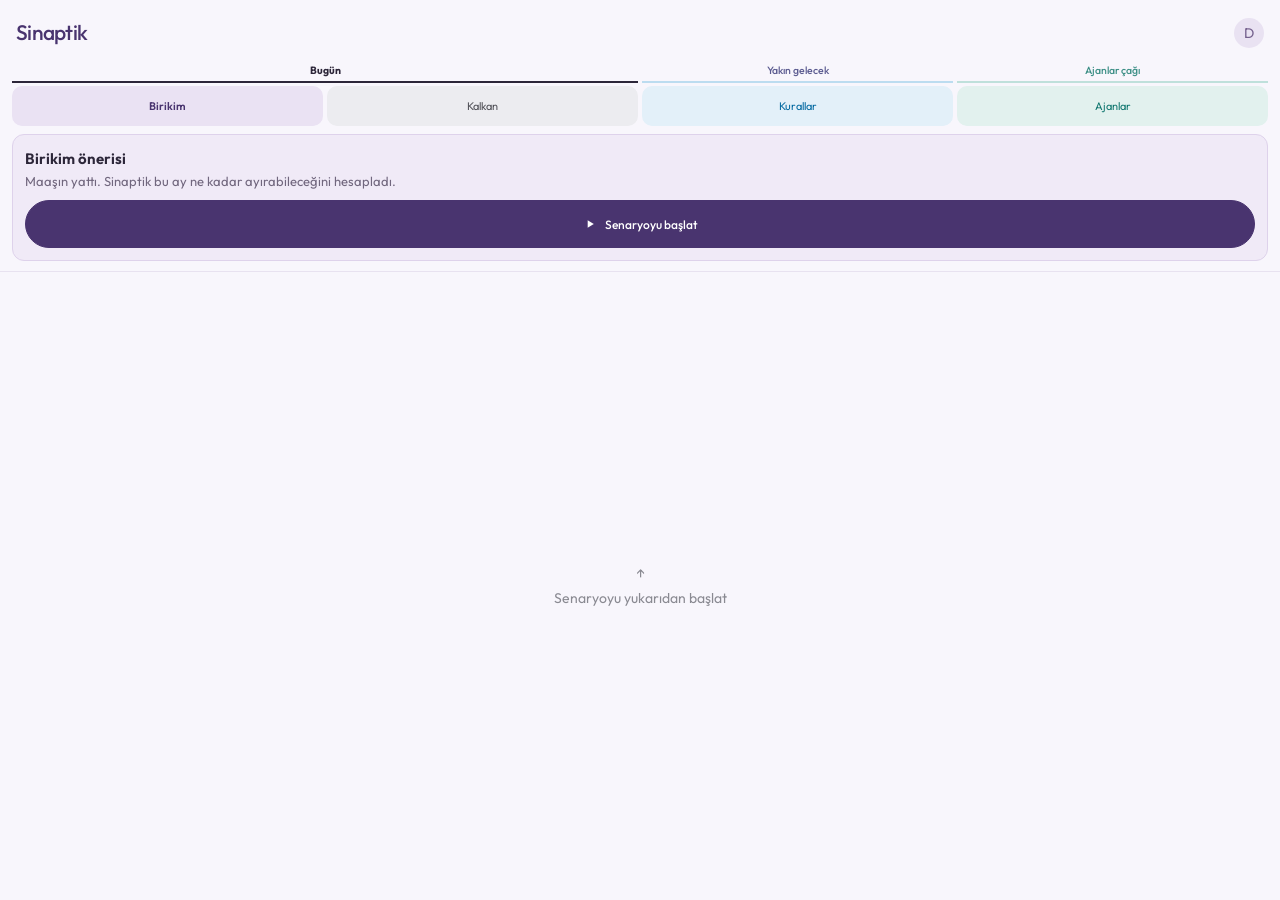
==== commit b4265e16: "deploy: site-sinaptik 2026-11-18_20:22" ====
--- a/index.html
+++ b/index.html
@@ -171,12 +171,12 @@
   </div>
 </footer>
 
-<script src="js/data.js?v=20261031-sinaptik-1"></script>
-<script src="js/presentation.js?v=20261109-feyz-2"></script>
+<script src="js/data.js?v=20261118-juri-2"></script>
+<script src="js/presentation.js?v=20261118-juri-2"></script>
 <script src="js/telemetry.js?v=20261014-study-1"></script>
-<script src="js/agent.js?v=20261109-feyz-2"></script>
+<script src="js/agent.js?v=20261118-juri-2"></script>
 <script src="js/independent-brand.js?v=20261031-sinaptik-1"></script>
-<script src="js/phone.js?v=20261109-feyz-2"></script>
+<script src="js/phone.js?v=20261118-juri-2"></script>
 <script src="js/page.js?v=6"></script>
 <script src="js/selftest.js?v=5"></script>
 <script src="js/landing.js?v=20261031-sinaptik-1"></script>
